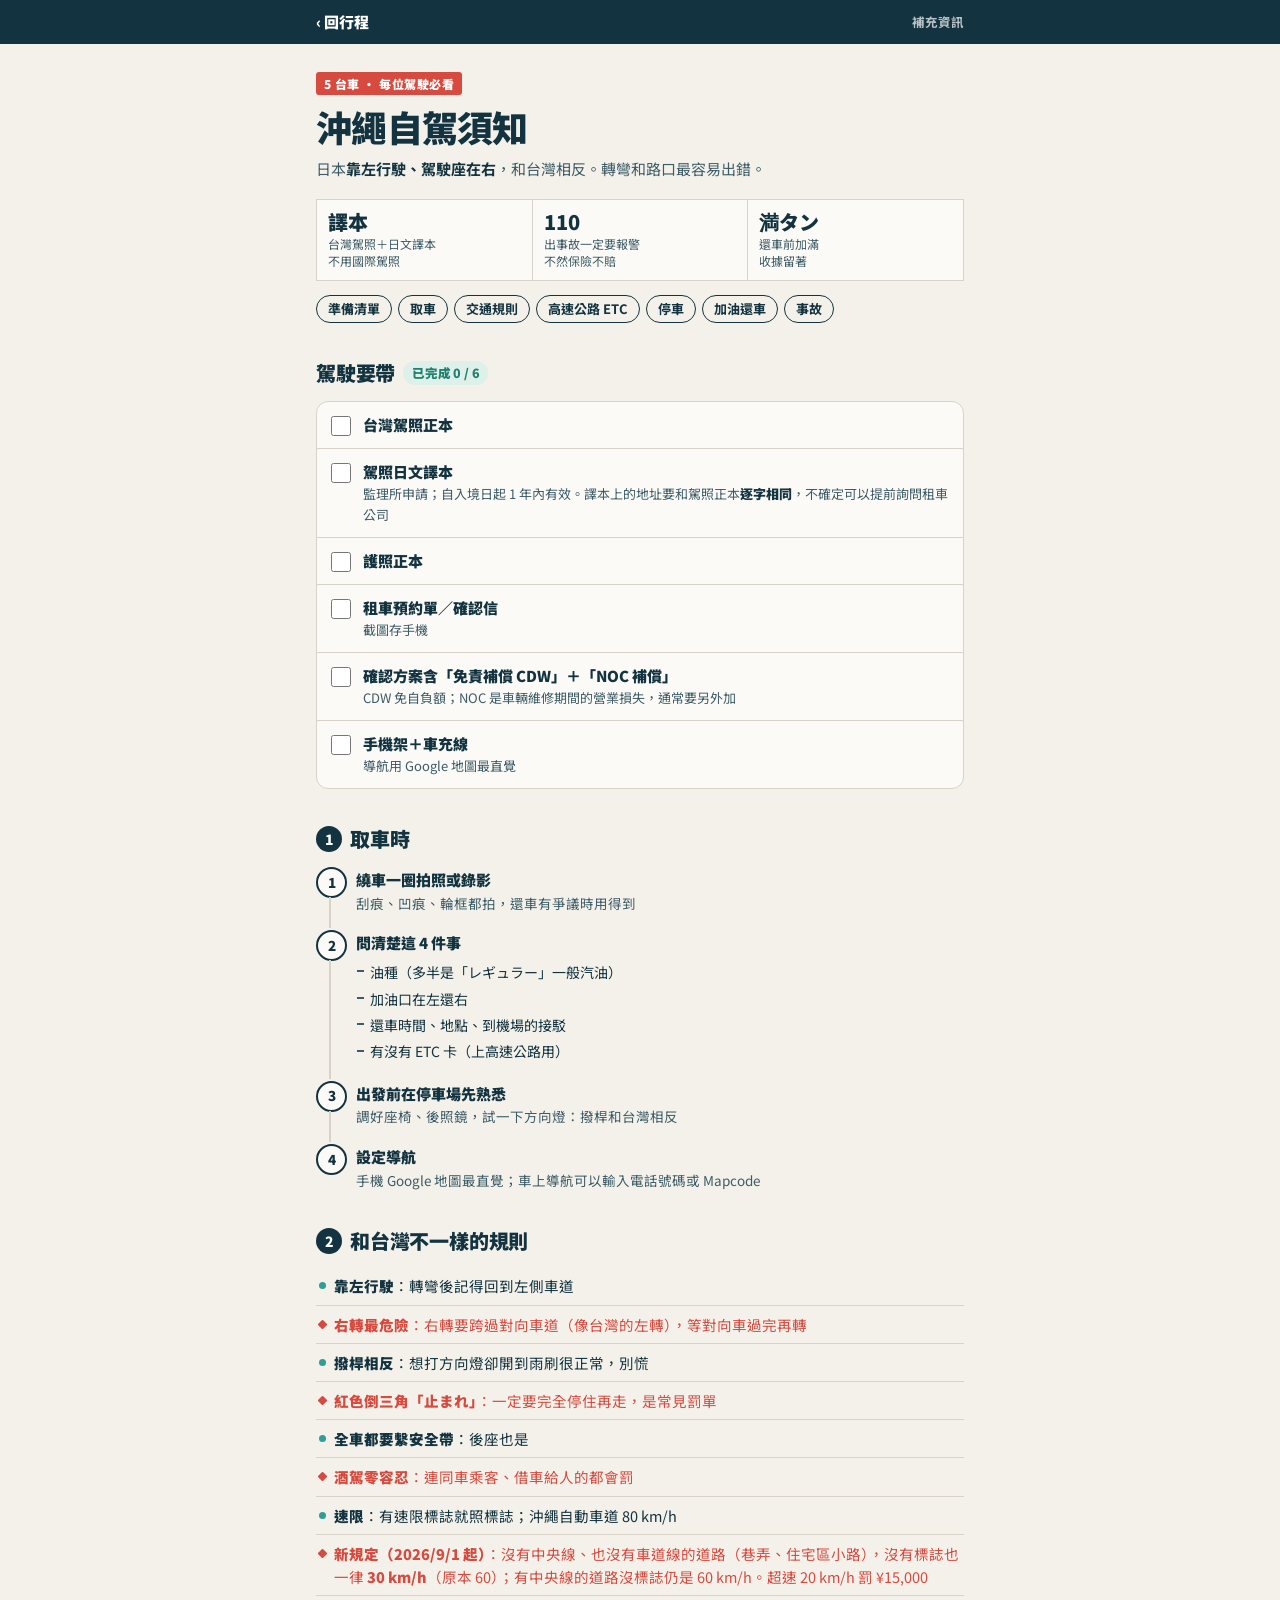
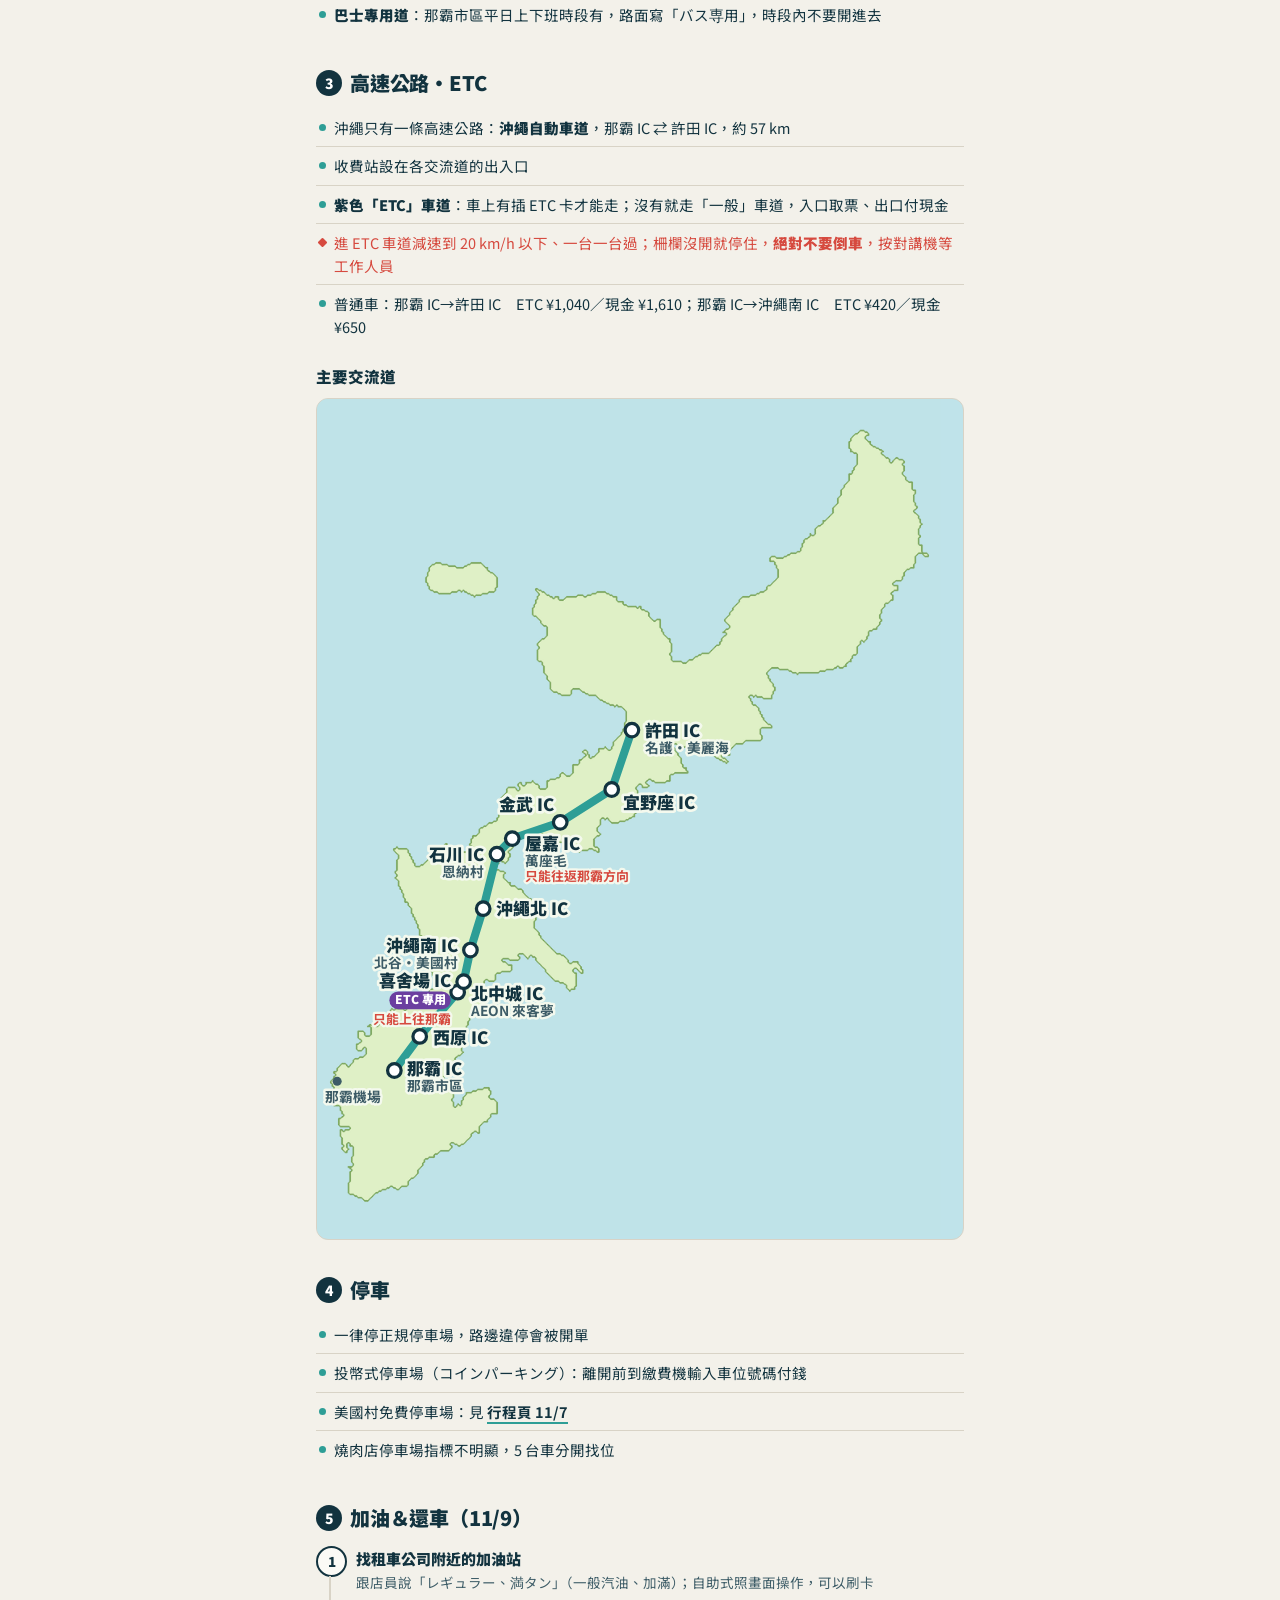
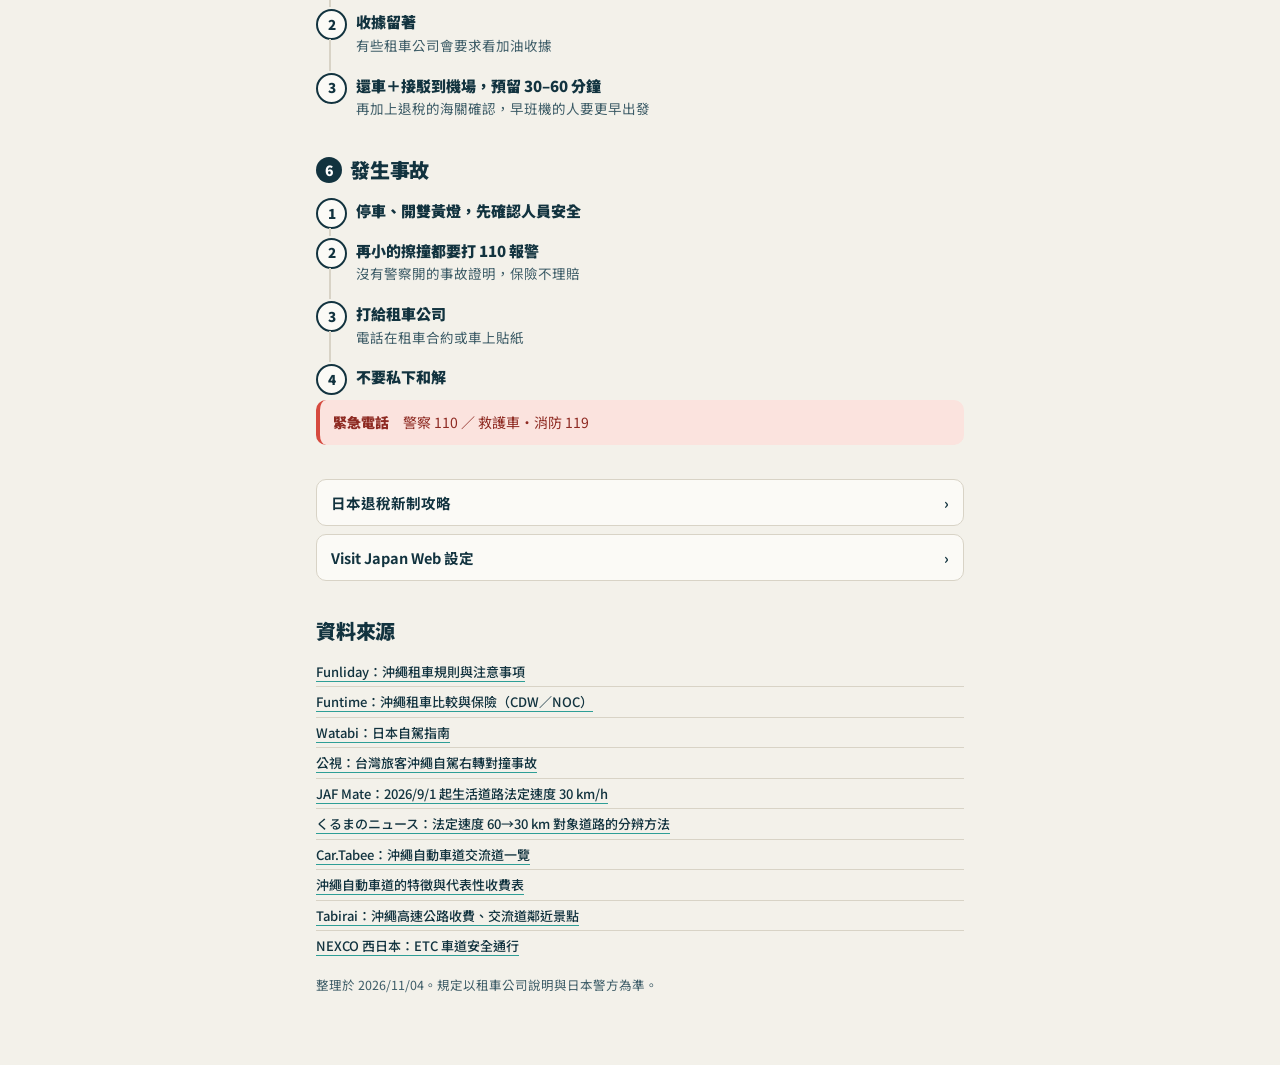
==== guides/driving.html @ 1c56c16c "Show the whole island on the expressway map Use the full base map view instead of a crop, with large" ====
<!DOCTYPE html>
<html lang="zh-Hant">
<head>
<meta charset="UTF-8">
<meta name="viewport" content="width=device-width, initial-scale=1">
<title>沖繩自駕須知｜沖繩團體行程</title>
<link rel="preconnect" href="https://fonts.googleapis.com">
<link rel="preconnect" href="https://fonts.gstatic.com" crossorigin>
<link href="https://fonts.googleapis.com/css2?family=Noto+Sans+TC:wght@400;500;700;900&display=swap" rel="stylesheet">
<link rel="stylesheet" href="guide.css">
</head>
<body>

<header class="g-top"><div class="g-top-in">
  <a href="../index.html#guides">‹ 回行程</a><span>補充資訊</span>
</div></header>

<main class="wrap">

<div class="g-hero">
  <span class="kicker">5 台車 · 每位駕駛必看</span>
  <h1>沖繩自駕須知</h1>
  <p class="lead">日本<b>靠左行駛、駕駛座在右</b>，和台灣相反。轉彎和路口最容易出錯。</p>
</div>

<div class="facts">
  <div><b>譯本</b><span>台灣駕照＋日文譯本<br>不用國際駕照</span></div>
  <div><b>110</b><span>出事故一定要報警<br>不然保險不賠</span></div>
  <div><b>満タン</b><span>還車前加滿<br>收據留著</span></div>
</div>

<nav class="toc" aria-label="本頁目錄">
  <a href="#prep">準備清單</a><a href="#pickup">取車</a><a href="#rules">交通規則</a><a href="#etc">高速公路 ETC</a><a href="#park">停車</a><a href="#return">加油還車</a><a href="#accident">事故</a>
</nav>

<section class="sec" id="prep">
  <h2>駕駛要帶 <span class="count" data-count="drive"></span></h2>
  <div class="check" data-store="drive">
    <label><input type="checkbox"><span><b>台灣駕照正本</b></span></label>
    <label><input type="checkbox"><span><b>駕照日文譯本</b><small>監理所申請；自入境日起 1 年內有效。譯本上的地址要和駕照正本<b>逐字相同</b>，不確定可以提前詢問租車公司</small></span></label>
    <label><input type="checkbox"><span><b>護照正本</b></span></label>
    <label><input type="checkbox"><span><b>租車預約單／確認信</b><small>截圖存手機</small></span></label>
    <label><input type="checkbox"><span><b>確認方案含「免責補償 CDW」＋「NOC 補償」</b><small>CDW 免自負額；NOC 是車輛維修期間的營業損失，通常要另外加</small></span></label>
    <label><input type="checkbox"><span><b>手機架＋車充線</b><small>導航用 Google 地圖最直覺</small></span></label>
  </div>
</section>

<section class="sec" id="pickup">
  <h2><span class="no">1</span>取車時</h2>
  <ol class="steps">
    <li><b>繞車一圈拍照或錄影</b><small>刮痕、凹痕、輪框都拍，還車有爭議時用得到</small></li>
    <li><b>問清楚這 4 件事</b>
      <ul><li>油種（多半是「レギュラー」一般汽油）</li><li>加油口在左還右</li><li>還車時間、地點、到機場的接駁</li><li>有沒有 ETC 卡（上高速公路用）</li></ul>
    </li>
    <li><b>出發前在停車場先熟悉</b><small>調好座椅、後照鏡，試一下方向燈：撥桿和台灣相反</small></li>
    <li><b>設定導航</b><small>手機 Google 地圖最直覺；車上導航可以輸入電話號碼或 Mapcode</small></li>
  </ol>
</section>

<section class="sec" id="rules">
  <h2><span class="no">2</span>和台灣不一樣的規則</h2>
  <ul class="pts">
    <li><b>靠左行駛</b>：轉彎後記得回到左側車道</li>
    <li class="w"><b>右轉最危險</b>：右轉要跨過對向車道（像台灣的左轉），等對向車過完再轉</li>
    <li><b>撥桿相反</b>：想打方向燈卻開到雨刷很正常，別慌</li>
    <li class="w"><b>紅色倒三角「止まれ」</b>：一定要完全停住再走，是常見罰單</li>
    <li><b>全車都要繫安全帶</b>：後座也是</li>
    <li class="w"><b>酒駕零容忍</b>：連同車乘客、借車給人的都會罰</li>
    <li><b>速限</b>：有速限標誌就照標誌；沖繩自動車道 80 km/h</li>
    <li class="w"><b>新規定（2026/9/1 起）</b>：沒有中央線、也沒有車道線的道路（巷弄、住宅區小路），沒有標誌也一律 <b>30 km/h</b>（原本 60）；有中央線的道路沒標誌仍是 60 km/h。超速 20 km/h 罰 ¥15,000</li>
    <li><b>巴士專用道</b>：那霸市區平日上下班時段有，路面寫「バス専用」，時段內不要開進去</li>
  </ul>
</section>

<section class="sec" id="etc">
  <h2><span class="no">3</span>高速公路・ETC</h2>
  <ul class="pts">
    <li>沖繩只有一條高速公路：<b>沖繩自動車道</b>，那霸 IC ⇄ 許田 IC，約 57 km</li>
    <li>收費站設在各交流道的出入口</li>
    <li><b>紫色「ETC」車道</b>：車上有插 ETC 卡才能走；沒有就走「一般」車道，入口取票、出口付現金</li>
    <li class="w">進 ETC 車道減速到 20 km/h 以下、一台一台過；柵欄沒開就停住，<b>絕對不要倒車</b>，按對講機等工作人員</li>
    <li>普通車：那霸 IC→許田 IC　ETC ¥1,040／現金 ¥1,610；那霸 IC→沖繩南 IC　ETC ¥420／現金 ¥650</li>
  </ul>
  <h3>主要交流道</h3>
  <div class="hwmap"><svg viewBox="0 0 400 520" xmlns="http://www.w3.org/2000/svg" role="img" aria-label="沖繩自動車道交流道示意圖：由南往北為那霸、西原、北中城、喜舍場（ETC 專用）、沖繩南、沖繩北、石川、屋嘉、金武、宜野座、許田"><style>.ic{font-size:10.5px;font-weight:900;fill:#12333F;paint-order:stroke;stroke:#F4F9EE;stroke-width:3.4px;stroke-linejoin:round}.sub,.ref{font-size:8.5px;font-weight:700;fill:#3D5C67;paint-order:stroke;stroke:#F4F9EE;stroke-width:3px;stroke-linejoin:round}.note{font-size:8px;font-weight:700;fill:#D64A3F;paint-order:stroke;stroke:#F4F9EE;stroke-width:2.8px;stroke-linejoin:round}.tag{font-size:7.5px;font-weight:900;fill:#fff}</style><g font-family="Noto Sans TC, sans-serif"><image href="okinawa-base.png" x="0" y="0" width="386" height="518" preserveAspectRatio="none"/><polyline points="47.9,415.8 63.6,394.7 87.1,367.3 90.8,360.8 95.0,341.2 102.9,315.6 111.4,281.8 120.9,272.2 150.6,262.1 182.5,241.8 195.0,205.0" fill="none" stroke="#2E9E96" stroke-width="5" stroke-linecap="round" stroke-linejoin="round"/><circle cx="47.9" cy="415.8" r="4.2" fill="#fff" stroke="#12333F" stroke-width="2"/><circle cx="63.6" cy="394.7" r="4.2" fill="#fff" stroke="#12333F" stroke-width="2"/><circle cx="87.1" cy="367.3" r="4.2" fill="#fff" stroke="#12333F" stroke-width="2"/><circle cx="90.8" cy="360.8" r="4.2" fill="#fff" stroke="#12333F" stroke-width="2"/><circle cx="95.0" cy="341.2" r="4.2" fill="#fff" stroke="#12333F" stroke-width="2"/><circle cx="102.9" cy="315.6" r="4.2" fill="#fff" stroke="#12333F" stroke-width="2"/><circle cx="111.4" cy="281.8" r="4.2" fill="#fff" stroke="#12333F" stroke-width="2"/><circle cx="120.9" cy="272.2" r="4.2" fill="#fff" stroke="#12333F" stroke-width="2"/><circle cx="150.6" cy="262.1" r="4.2" fill="#fff" stroke="#12333F" stroke-width="2"/><circle cx="182.5" cy="241.8" r="4.2" fill="#fff" stroke="#12333F" stroke-width="2"/><circle cx="195.0" cy="205.0" r="4.2" fill="#fff" stroke="#12333F" stroke-width="2"/><text x="55.9" y="418.8" text-anchor="start" class="ic">那霸 IC</text><text x="55.9" y="428.8" text-anchor="start" class="sub">那霸市區</text><text x="71.6" y="399.7" text-anchor="start" class="ic">西原 IC</text><text x="95.1" y="372.3" text-anchor="start" class="ic">北中城 IC</text><text x="95.1" y="382.3" text-anchor="start" class="sub">AEON 來客夢</text><text x="82.8" y="363.8" text-anchor="end" class="ic">喜舍場 IC</text><text x="87.0" y="342.2" text-anchor="end" class="ic">沖繩南 IC</text><text x="87.0" y="352.2" text-anchor="end" class="sub">北谷・美國村</text><text x="110.9" y="319.6" text-anchor="start" class="ic">沖繩北 IC</text><text x="103.4" y="285.8" text-anchor="end" class="ic">石川 IC</text><text x="103.4" y="295.8" text-anchor="end" class="sub">恩納村</text><text x="128.9" y="279.2" text-anchor="start" class="ic">屋嘉 IC</text><text x="128.9" y="289.2" text-anchor="start" class="sub">萬座毛</text><text x="146.6" y="255.1" text-anchor="end" class="ic">金武 IC</text><text x="189.5" y="253.8" text-anchor="start" class="ic">宜野座 IC</text><text x="203.0" y="209.0" text-anchor="start" class="ic">許田 IC</text><text x="203.0" y="219.0" text-anchor="start" class="sub">名護・美麗海</text><g transform="translate(44.8,366.8)"><rect width="38" height="11" rx="5.5" fill="#6B3FA0"/><text x="19" y="8" text-anchor="middle" class="tag">ETC 專用</text></g><text x="82.8" y="386.8" text-anchor="end" class="note">只能上往那霸</text><text x="128.9" y="298.7" class="note">只能往返那霸方向</text><circle cx="12.5" cy="422.5" r="2.8" fill="#3D5C67"/><text x="5" y="435" class="ref">那霸機場</text></g></svg></div>
</section>

<section class="sec" id="park">
  <h2><span class="no">4</span>停車</h2>
  <ul class="pts">
    <li>一律停正規停車場，路邊違停會被開單</li>
    <li>投幣式停車場（コインパーキング）：離開前到繳費機輸入車位號碼付錢</li>
    <li>美國村免費停車場：見 <a href="../index.html#s-d1-av">行程頁 11/7</a></li>
    <li>燒肉店停車場指標不明顯，5 台車分開找位</li>
  </ul>
</section>

<section class="sec" id="return">
  <h2><span class="no">5</span>加油＆還車（11/9）</h2>
  <ol class="steps">
    <li><b>找租車公司附近的加油站</b><small>跟店員說「レギュラー、満タン」（一般汽油、加滿）；自助式照畫面操作，可以刷卡</small></li>
    <li><b>收據留著</b><small>有些租車公司會要求看加油收據</small></li>
    <li><b>還車＋接駁到機場，預留 30–60 分鐘</b><small>再加上退稅的海關確認，早班機的人要更早出發</small></li>
  </ol>
</section>

<section class="sec" id="accident">
  <h2><span class="no">6</span>發生事故</h2>
  <ol class="steps">
    <li><b>停車、開雙黃燈，先確認人員安全</b></li>
    <li><b>再小的擦撞都要打 110 報警</b><small>沒有警察開的事故證明，保險不理賠</small></li>
    <li><b>打給租車公司</b><small>電話在租車合約或車上貼紙</small></li>
    <li><b>不要私下和解</b></li>
  </ol>
  <div class="callout warn"><b>緊急電話</b>　警察 110 ／ 救護車・消防 119</div>
</section>

<div class="next">
  <a href="tax-refund.html">日本退稅新制攻略 <span aria-hidden="true">›</span></a>
  <a href="visit-japan-web.html">Visit Japan Web 設定 <span aria-hidden="true">›</span></a>
</div>

<section class="sec src">
  <h2>資料來源</h2>
  <ul>
    <li><a href="https://www.funliday.com/posts/okinawa-car-rental-rules/" target="_blank" rel="noopener">Funliday：沖繩租車規則與注意事項</a></li>
    <li><a href="https://www.funtime.com.tw/blog/funtime/okinawa-car-rental-comparison" target="_blank" rel="noopener">Funtime：沖繩租車比較與保險（CDW／NOC）</a></li>
    <li><a href="https://watabi.org/articles/japan-self-drive-guide" target="_blank" rel="noopener">Watabi：日本自駕指南</a></li>
    <li><a href="https://news.pts.org.tw/article/448191" target="_blank" rel="noopener">公視：台灣旅客沖繩自駕右轉對撞事故</a></li>
    <li><a href="https://jafmate.jp/car/sp_20260331_1198852.html" target="_blank" rel="noopener">JAF Mate：2026/9/1 起生活道路法定速度 30 km/h</a></li>
    <li><a href="https://news.yahoo.co.jp/articles/cf2e82f4920bcd12d58cfb58f97821ed52aa9b9c" target="_blank" rel="noopener">くるまのニュース：法定速度 60→30 km 對象道路的分辨方法</a></li>
    <li><a href="https://car.tabee.jp/exp-route/expr0204/r0204-info" target="_blank" rel="noopener">Car.Tabee：沖繩自動車道交流道一覽</a></li>
    <li><a href="https://www.rental-car.jp/okinawa/topics/4474/" target="_blank" rel="noopener">沖繩自動車道的特徵與代表性收費表</a></li>
    <li><a href="https://tc.tabirai.net/sightseeing/article/highway-okinawa/" target="_blank" rel="noopener">Tabirai：沖繩高速公路收費、交流道鄰近景點</a></li>
    <li><a href="https://www.w-nexco.co.jp/etc/etc_info/safety/safety.html" target="_blank" rel="noopener">NEXCO 西日本：ETC 車道安全通行</a></li>
  </ul>
  <p class="upd">整理於 2026/11/04。規定以租車公司說明與日本警方為準。</p>
</section>

</main>
<script src="guide.js"></script>
</body>
</html>
---- guides/guide.css ----
:root{
  --ink:#12333F;
  --ink-soft:#3D5C67;
  --paper:#F3F1EA;
  --paper-2:#FBFAF6;
  --coral:#D64A3F;
  --lagoon:#2E9E96;
  --sand:#E4D3B0;
  --line:#D8D3C6;
  --ok:#23806F;
}
*{box-sizing:border-box;margin:0;padding:0}
html{scroll-behavior:smooth}
body{
  font-family:"Noto Sans TC","Hiragino Sans","Yu Gothic",system-ui,sans-serif;
  background:var(--paper);color:var(--ink);
  -webkit-font-smoothing:antialiased;
  font-variant-numeric:tabular-nums;
  line-height:1.6;
}
[id]{scroll-margin-top:60px}
a{color:var(--ink);font-weight:700;text-decoration:none;border-bottom:2px solid var(--lagoon)}
a:focus-visible{outline:3px solid var(--lagoon);outline-offset:2px}

.g-top{position:sticky;top:0;z-index:10;background:var(--ink);color:#fff}
.g-top-in{max-width:680px;margin:0 auto;padding:10px 16px;display:flex;align-items:center;justify-content:space-between;gap:12px}
.g-top a{color:#fff;border:0;font-size:15px;font-weight:900;display:inline-flex;align-items:center;gap:4px}
.g-top span{font-size:12.5px;opacity:.7;font-weight:700}

.wrap{max-width:680px;margin:0 auto;padding:0 16px 70px}

.g-hero{padding:26px 0 18px}
.kicker{display:inline-block;font-size:12px;font-weight:900;letter-spacing:.04em;
  background:var(--coral);color:#fff;border-radius:3px;padding:2px 8px}
.g-hero h1{margin-top:10px;font-size:clamp(26px,7vw,36px);font-weight:900;line-height:1.15;letter-spacing:-.02em}
.lead{margin-top:10px;font-size:15px;color:var(--ink-soft)}
.lead b{color:var(--ink)}

.facts{display:grid;grid-template-columns:repeat(3,1fr);gap:1px;background:var(--line);border:1px solid var(--line)}
.facts div{background:var(--paper-2);padding:10px 11px}
.facts b{display:block;font-size:20px;font-weight:900;line-height:1.15}
.facts span{display:block;font-size:12px;color:var(--ink-soft);margin-top:3px;line-height:1.4}

.toc{display:flex;flex-wrap:wrap;gap:6px;margin-top:14px}
.toc a{border:1.5px solid var(--ink);border-radius:999px;padding:3px 11px;font-size:13px}

.sec{margin-top:34px}
.sec h2{font-size:20px;font-weight:900;letter-spacing:-.01em;display:flex;align-items:center;gap:8px;flex-wrap:wrap}
.sec h3{margin-top:18px;font-size:15.5px;font-weight:900}
.no{display:inline-flex;align-items:center;justify-content:center;width:26px;height:26px;border-radius:50%;
  background:var(--ink);color:#fff;font-size:14px;font-weight:900;flex:0 0 auto}
.note{margin-top:8px;font-size:14px;color:var(--ink-soft)}

/* 列點 */
.pts{list-style:none;margin-top:10px;font-size:14.5px}
.pts li{position:relative;padding:7px 0 7px 18px;border-bottom:1px solid var(--line)}
.pts li:last-child{border-bottom:0}
.pts li::before{content:"";position:absolute;left:3px;top:15px;width:7px;height:7px;border-radius:50%;background:var(--lagoon)}
.pts li.w{color:var(--coral)}
.pts li.w::before{background:var(--coral);border-radius:1px;transform:rotate(45deg)}
.pts b{font-weight:900}

/* 準備清單 */
.count{font-size:12.5px;font-weight:900;color:var(--ok);background:#DDF0EA;border-radius:999px;padding:2px 9px}
.check{margin-top:12px;background:var(--paper-2);border:1px solid var(--line);border-radius:12px;overflow:hidden}
.check label{display:flex;gap:12px;align-items:flex-start;padding:12px 14px;border-top:1px solid var(--line);cursor:pointer}
.check label:first-child{border-top:0}
.check input{flex:0 0 auto;width:20px;height:20px;margin-top:2px;accent-color:var(--lagoon)}
.check label:focus-within{outline:3px solid var(--lagoon);outline-offset:-3px}
.check span{min-width:0}
.check b{display:block;font-size:15px;font-weight:900;line-height:1.4}
.check small{display:block;font-size:13px;color:var(--ink-soft);margin-top:2px;line-height:1.55}
.check code{font-family:inherit;font-size:12.5px;background:var(--sand);border-radius:3px;padding:1px 5px;color:var(--ink);word-break:break-all}
.check input:checked+span b{text-decoration:line-through;text-decoration-thickness:2px;color:var(--ink-soft)}

/* 步驟 */
.steps{list-style:none;counter-reset:st;margin-top:12px}
.steps>li{counter-increment:st;position:relative;padding:0 0 16px 40px}
.steps>li::before{content:counter(st);position:absolute;left:0;top:0;width:27px;height:27px;border-radius:50%;
  border:2px solid var(--ink);background:var(--paper-2);font-size:13.5px;font-weight:900;
  display:flex;align-items:center;justify-content:center}
.steps>li::after{content:"";position:absolute;left:13px;top:30px;bottom:2px;width:2px;background:var(--line)}
.steps>li:last-child{padding-bottom:0}
.steps>li:last-child::after{display:none}
.steps>li>b{display:block;font-size:15px;font-weight:900;line-height:1.45;padding-top:2px}
.steps>li>small{display:block;font-size:13.5px;color:var(--ink-soft);margin-top:2px}
.steps ul{list-style:none;margin-top:5px;font-size:14px}
.steps ul li{position:relative;padding:2px 0 2px 14px}
.steps ul li::before{content:"";position:absolute;left:1px;top:.8em;width:7px;height:2px;background:var(--ink-soft)}
.steps ul b{font-weight:900}
.steps .g,.steps .r{display:inline-block;font-size:12px;font-weight:900;color:#fff;border-radius:3px;padding:0 6px;margin-right:4px}
.steps .g{background:var(--ok)}
.steps .r{background:var(--coral)}

/* 提醒框 */
.callout{margin-top:12px;border-radius:10px;padding:11px 13px;font-size:14px;line-height:1.6}
.callout.warn{background:#FBE3DE;color:#8E2A22;border-left:4px solid var(--coral)}
.callout.tip{background:#DDF0EA;color:#16564B;border-left:4px solid var(--lagoon)}
.callout b{font-weight:900}
.callout a{color:inherit}

/* 選項比較 */
.opts{display:grid;grid-template-columns:repeat(3,1fr);gap:8px;margin-top:12px}
.opt{background:var(--paper-2);border:1px solid var(--line);border-radius:10px;padding:11px 12px}
.opt.rec{border:2px solid var(--lagoon)}
.opt>b{display:block;font-size:15px;font-weight:900}
.badge{display:inline-block;margin-top:3px;font-size:11px;font-weight:900;border-radius:3px;padding:1px 6px;background:var(--sand)}
.opt.rec .badge{background:var(--lagoon);color:#fff}
.opt.skip .badge{background:var(--line)}
.opt ul{list-style:none;margin-top:6px;font-size:13px;color:var(--ink-soft)}
.opt li{position:relative;padding:2px 0 2px 11px;line-height:1.5}
.opt li::before{content:"";position:absolute;left:0;top:.75em;width:5px;height:5px;border-radius:50%;background:currentColor;opacity:.6}
@media (max-width:520px){.opts{grid-template-columns:1fr}}

/* 表格 */
.tbl{width:100%;border-collapse:collapse;margin-top:10px;font-size:14px;background:var(--paper-2);border:1px solid var(--line);border-radius:10px;overflow:hidden}
.tbl th,.tbl td{text-align:left;padding:8px 11px;border-bottom:1px solid var(--line)}
.tbl tr:last-child td{border-bottom:0}
.tbl th{font-size:12.5px;color:var(--ink-soft);font-weight:700}
.tbl td:first-child{font-weight:900}
.tbl .ok{color:var(--ok);font-weight:900}
.tbl .ng{color:var(--coral);font-weight:900}

/* 地址卡 */
.addr{display:block;margin-top:6px;background:#fff;border:1px dashed var(--ink-soft);border-radius:8px;padding:8px 10px;font-size:13px;line-height:1.55;color:var(--ink)}
.copy{margin-top:6px;font:inherit;font-size:12px;font-weight:900;border:1.5px solid var(--ink);background:var(--paper-2);color:var(--ink);border-radius:999px;padding:2px 10px;cursor:pointer}
.copy:focus-visible{outline:3px solid var(--lagoon);outline-offset:2px}

/* 來源 */
.src ul{list-style:none;margin-top:10px;font-size:13px}
.src li{padding:5px 0;border-bottom:1px solid var(--line);line-height:1.5}
.src li:last-child{border-bottom:0}
.src a{font-weight:500;border-bottom-width:1px}
.upd{margin-top:14px;font-size:12.5px;color:var(--ink-soft)}

.next{display:flex;flex-direction:column;gap:8px;margin-top:34px}
.next a{display:flex;justify-content:space-between;align-items:center;background:var(--paper-2);border:1px solid var(--line);border-radius:10px;padding:11px 14px;font-size:14.5px}

@media (prefers-reduced-motion:reduce){html{scroll-behavior:auto}}

/* 退稅系統對照表 */
.tbl.sys td{vertical-align:top;font-size:13.5px;line-height:1.5}
.tbl.sys td:first-child{white-space:nowrap}
.tbl.sys td small{display:block;font-size:11px;font-weight:500;color:var(--ink-soft)}
.tbl.sys td:last-child{font-size:12.5px;color:var(--ink-soft)}
.tbl.sys td.ok{color:var(--ok);font-weight:700}
@media (max-width:420px){.tbl.sys th,.tbl.sys td{padding:8px 7px}}

/* 清單內的小步驟 */
.check .item{border-top:1px solid var(--line)}
.check .item:first-child{border-top:0}
.check .item label{border-top:0;padding-bottom:6px}
.mini{list-style:none;margin:0 14px 0 46px;font-size:13px;line-height:1.5;background:#fff;border:1px solid var(--line);border-radius:8px;padding:4px 10px}
.mini li{display:grid;grid-template-columns:44px 1fr;gap:6px;padding:5px 0;border-top:1px dashed var(--line)}
.mini li:first-child{border-top:0}
.mini i{font-style:normal;font-size:11.5px;font-weight:900;color:var(--lagoon);padding-top:1px}
.check .mini b,.check small b{display:inline;font-size:inherit;color:var(--ink)}
.check .fine{margin:6px 14px 12px 46px;font-size:12px;color:var(--ink-soft);line-height:1.55}

/* App 下載 */
.dl{margin-top:10px;background:var(--paper-2);border:1px solid var(--line);border-radius:12px;overflow:hidden}
.dl-row{display:flex;align-items:center;gap:10px;flex-wrap:wrap;padding:10px 12px;border-top:1px solid var(--line)}
.dl-row:first-child{border-top:0}
.dl-t{flex:1 1 180px;min-width:0}
.dl-t b{display:block;font-size:15px;font-weight:900}
.dl-t small{display:block;font-size:12.5px;color:var(--ink-soft);line-height:1.45}
.dl-b{display:flex;gap:6px;flex-wrap:wrap}
.store{display:inline-flex;align-items:center;border:0;border-radius:8px;padding:6px 12px;font-size:13px;font-weight:900;color:#fff;background:var(--ink);white-space:nowrap}
.store.play{background:#1E6B4F}
.store.web{background:var(--paper);color:var(--ink);border:1.5px solid var(--ink);padding:4.5px 11px}
.store::after{content:"›";margin-left:6px;font-size:15px;line-height:1}
.is-ios .store.play,.is-android .store.ios{display:none}
.steps .store{margin-top:7px}

/* 高速公路示意圖 */
.hwmap{margin-top:10px;background:#BFE3EA;border:1px solid var(--line);border-radius:12px;overflow:hidden}
.hwmap svg{display:block;width:100%;height:auto}
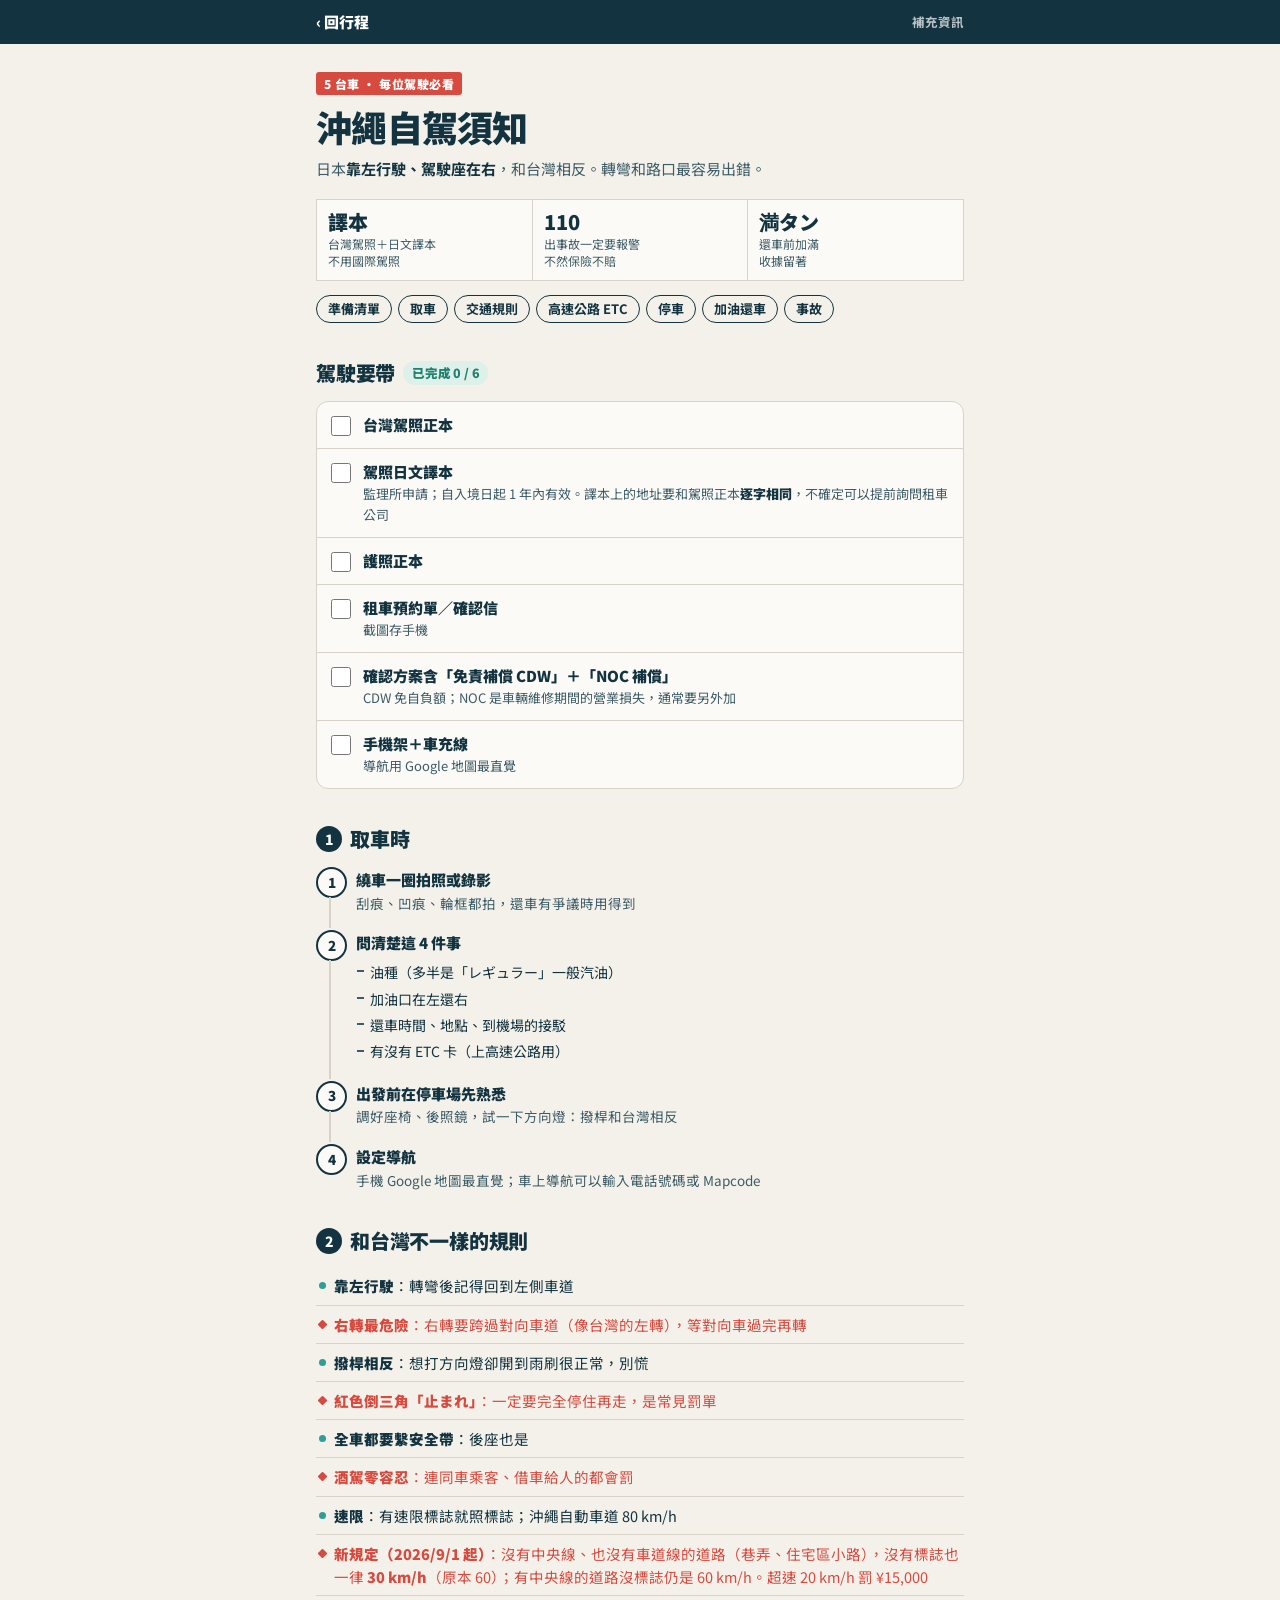
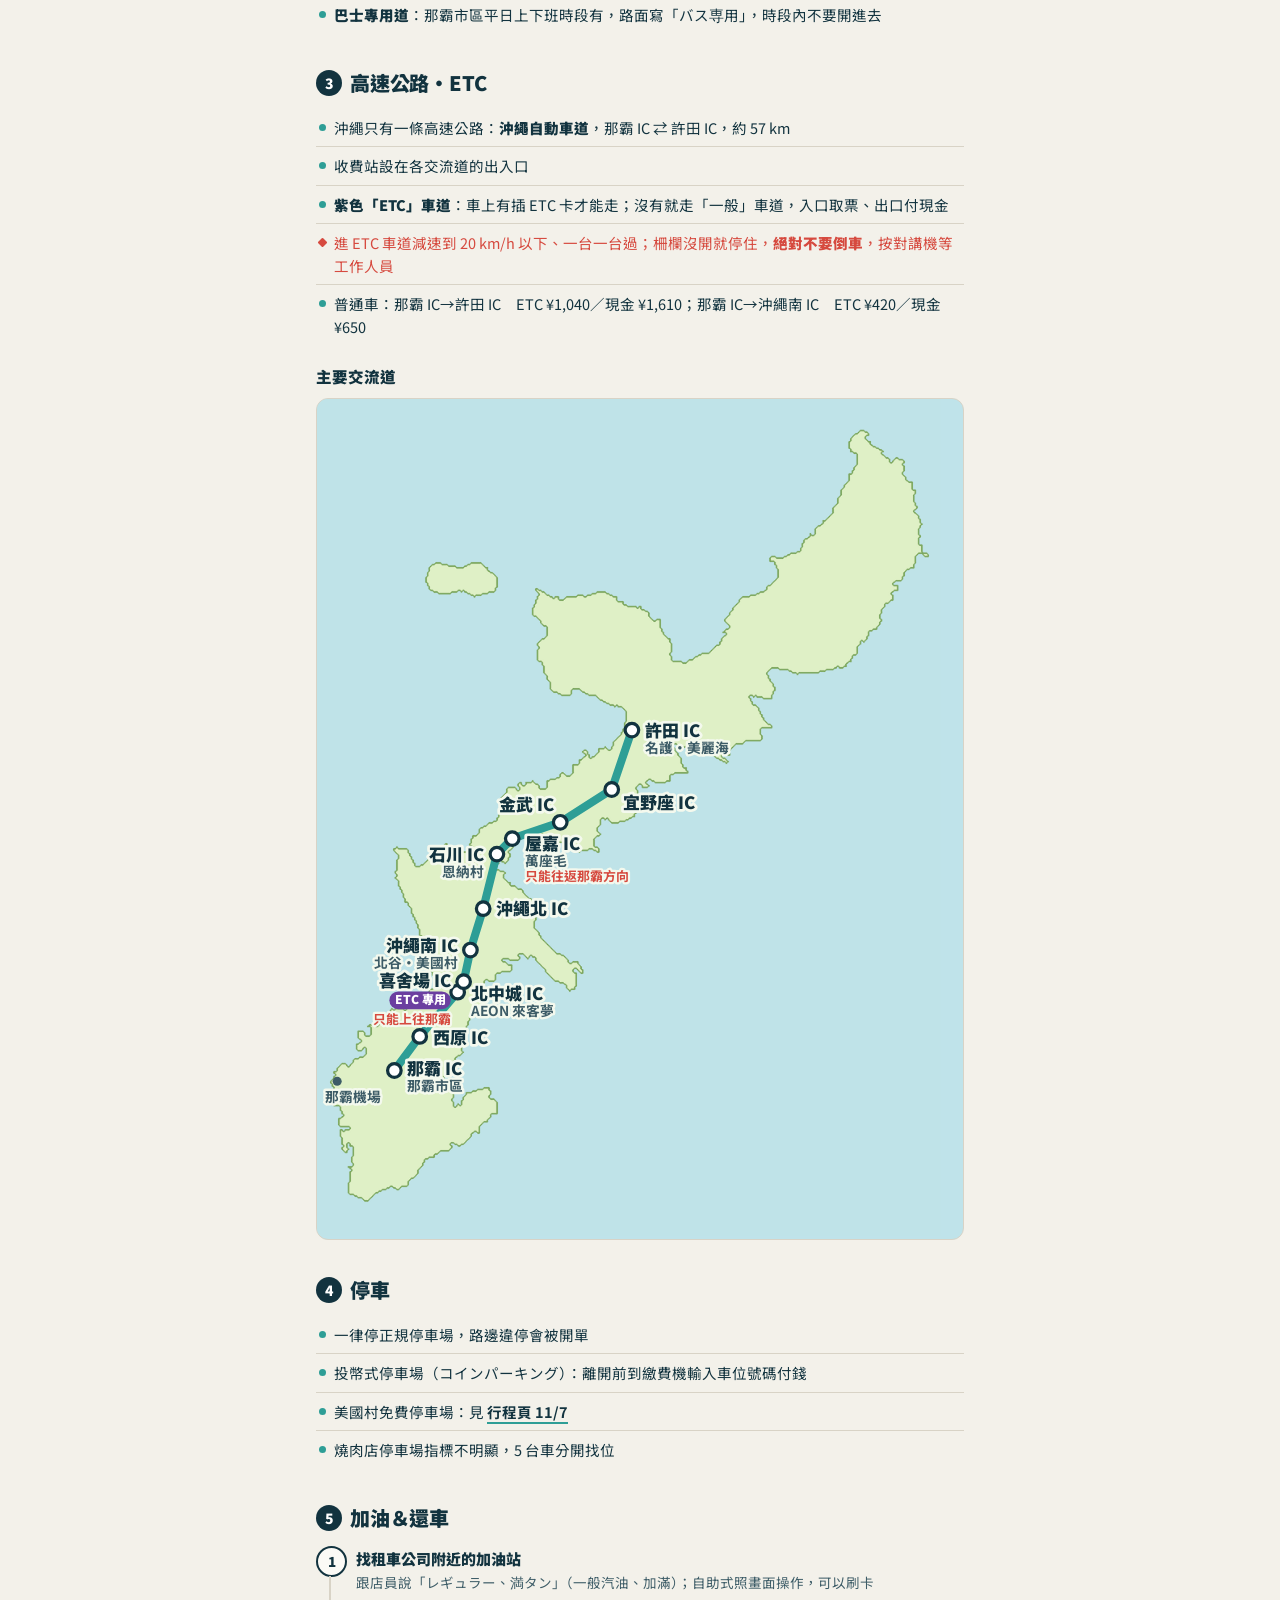
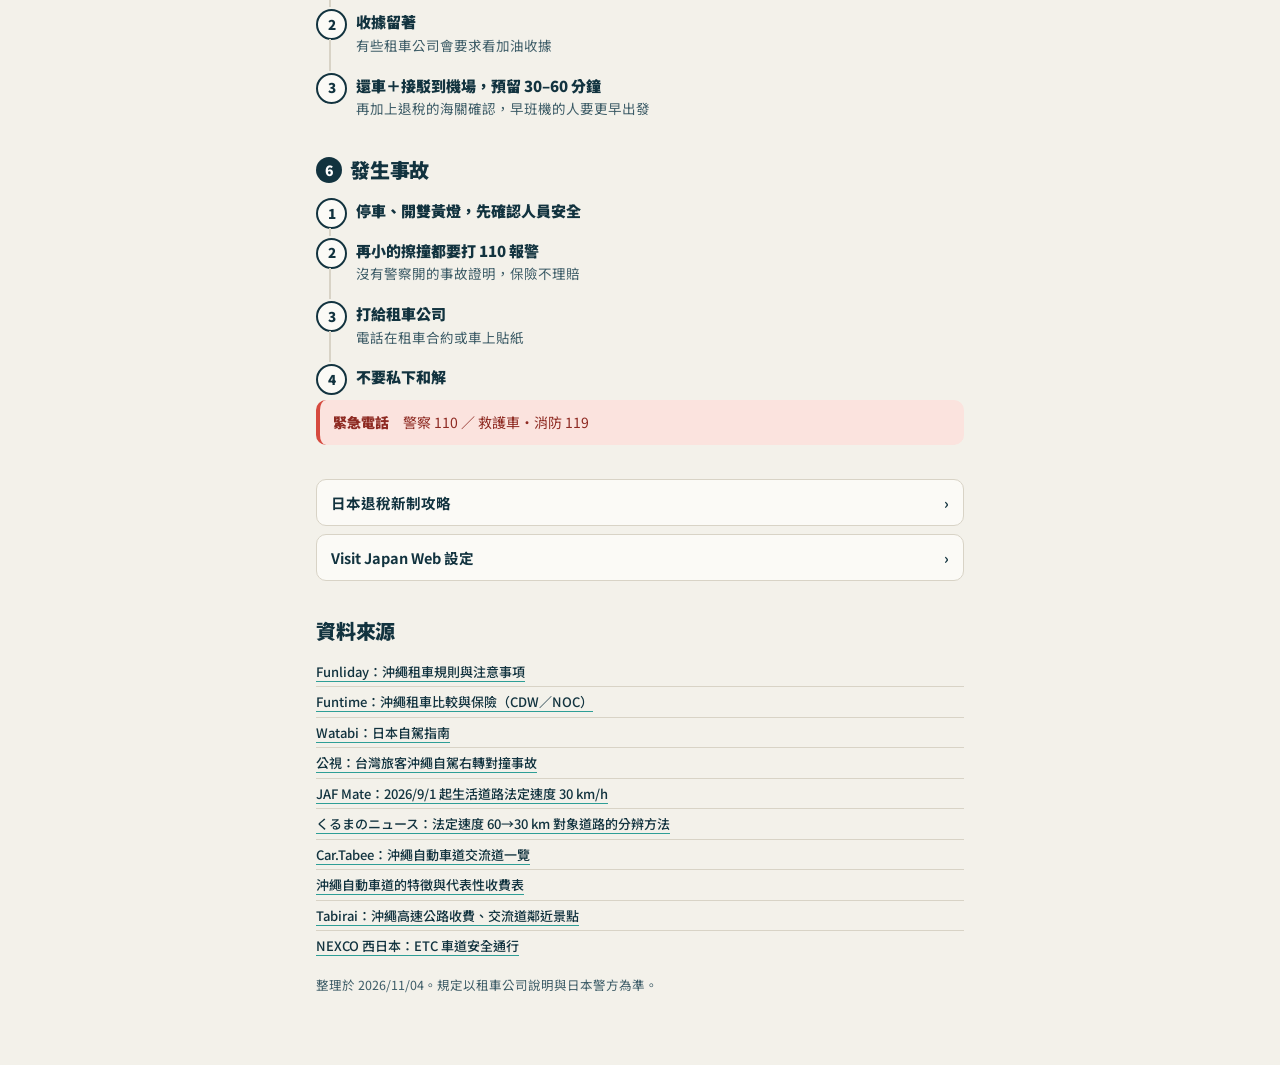
==== commit 24b56023: "Drop the 11/9 date from departure steps in the guides Co-Authored-By: Claude Opus 5.5 <noreply@anthr" ====
--- a/guides/driving.html
+++ b/guides/driving.html
@@ -96,7 +96,7 @@
 </section>
 
 <section class="sec" id="return">
-  <h2><span class="no">5</span>加油＆還車（11/9）</h2>
+  <h2><span class="no">5</span>加油＆還車</h2>
   <ol class="steps">
     <li><b>找租車公司附近的加油站</b><small>跟店員說「レギュラー、満タン」（一般汽油、加滿）；自助式照畫面操作，可以刷卡</small></li>
     <li><b>收據留著</b><small>有些租車公司會要求看加油收據</small></li>
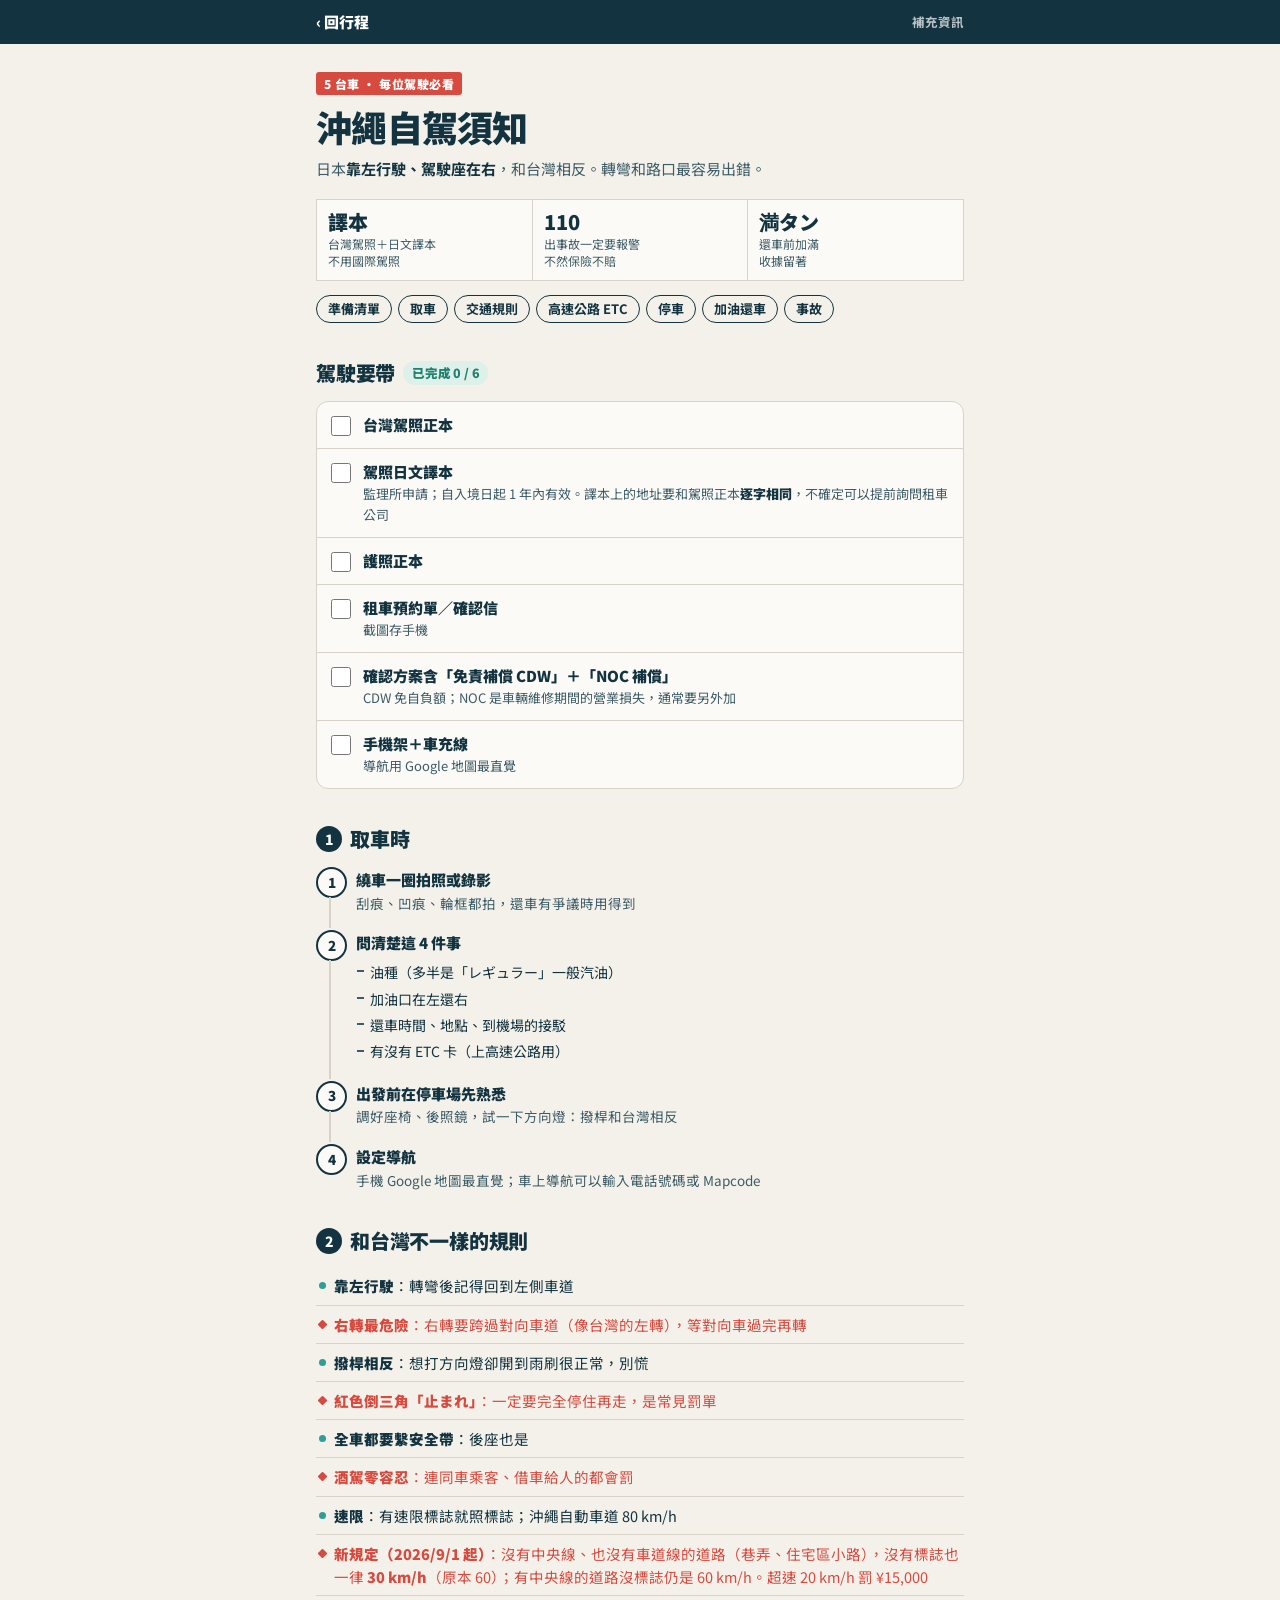
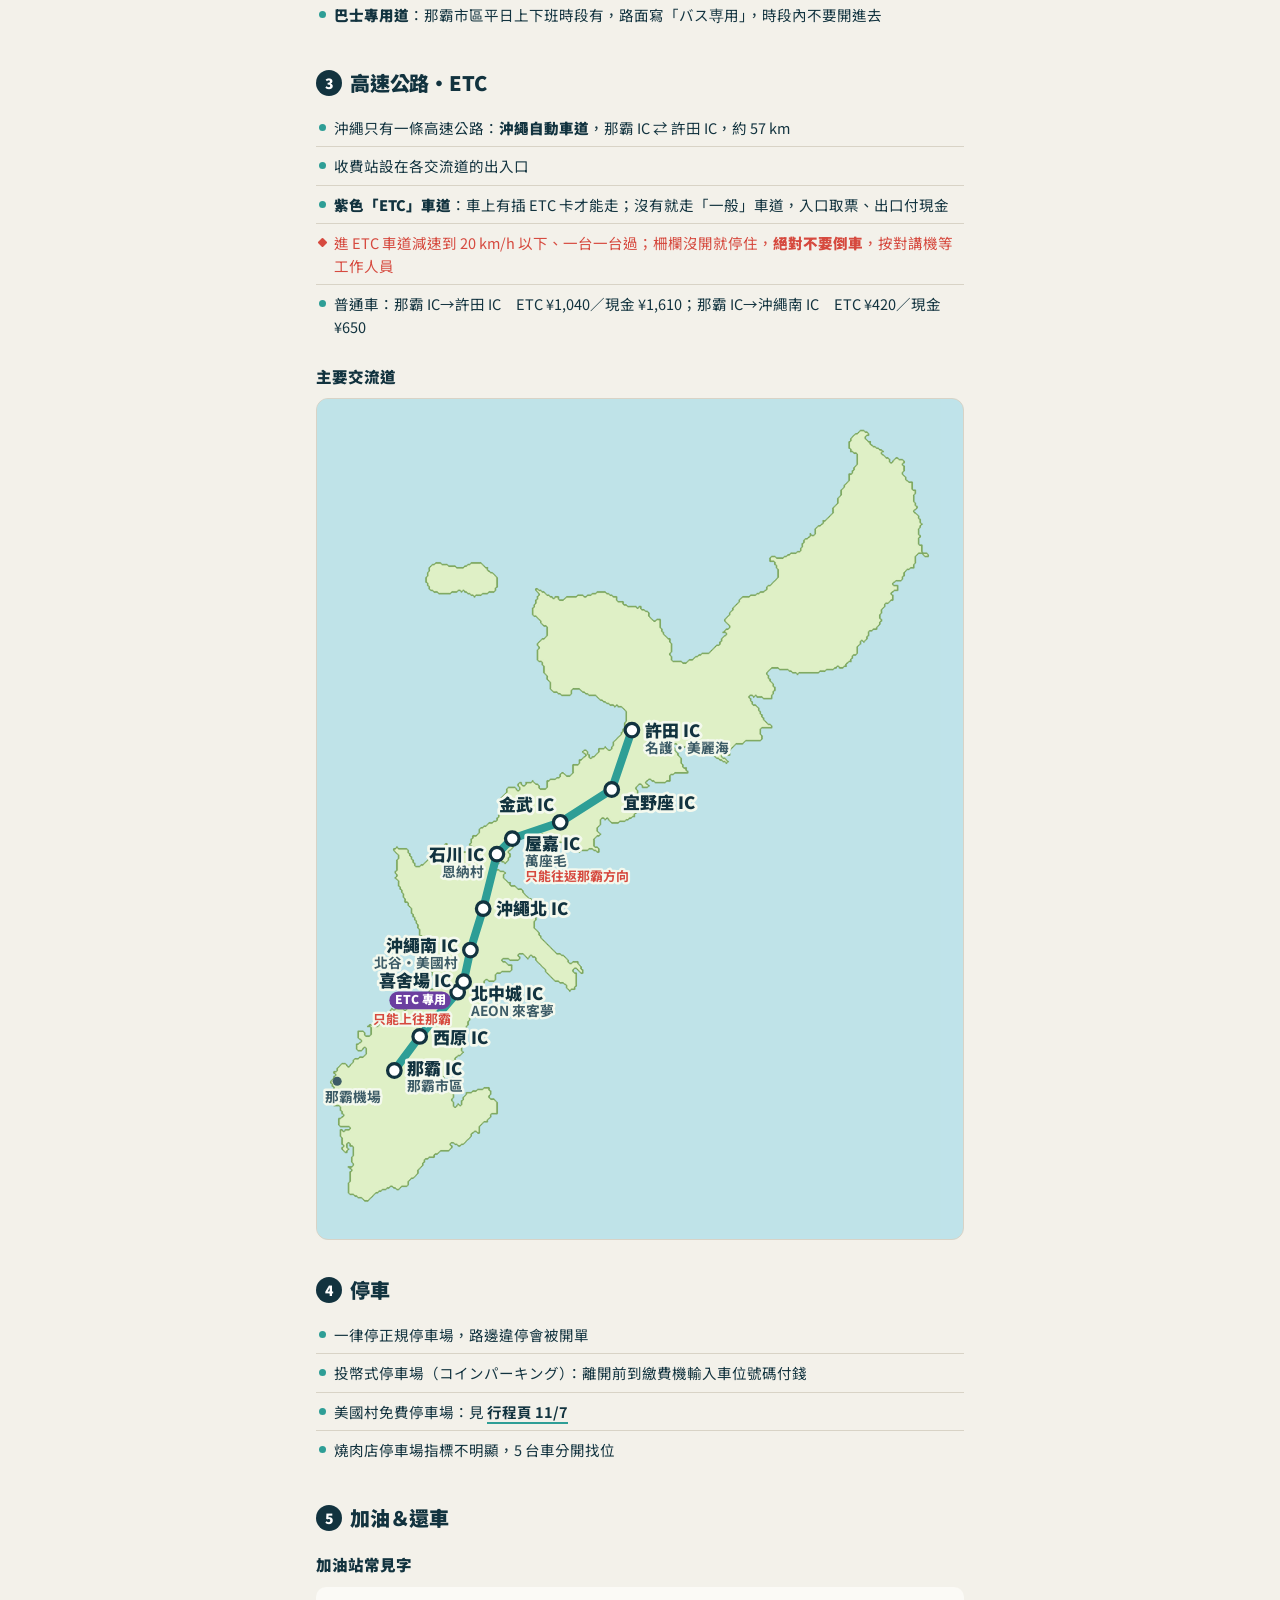
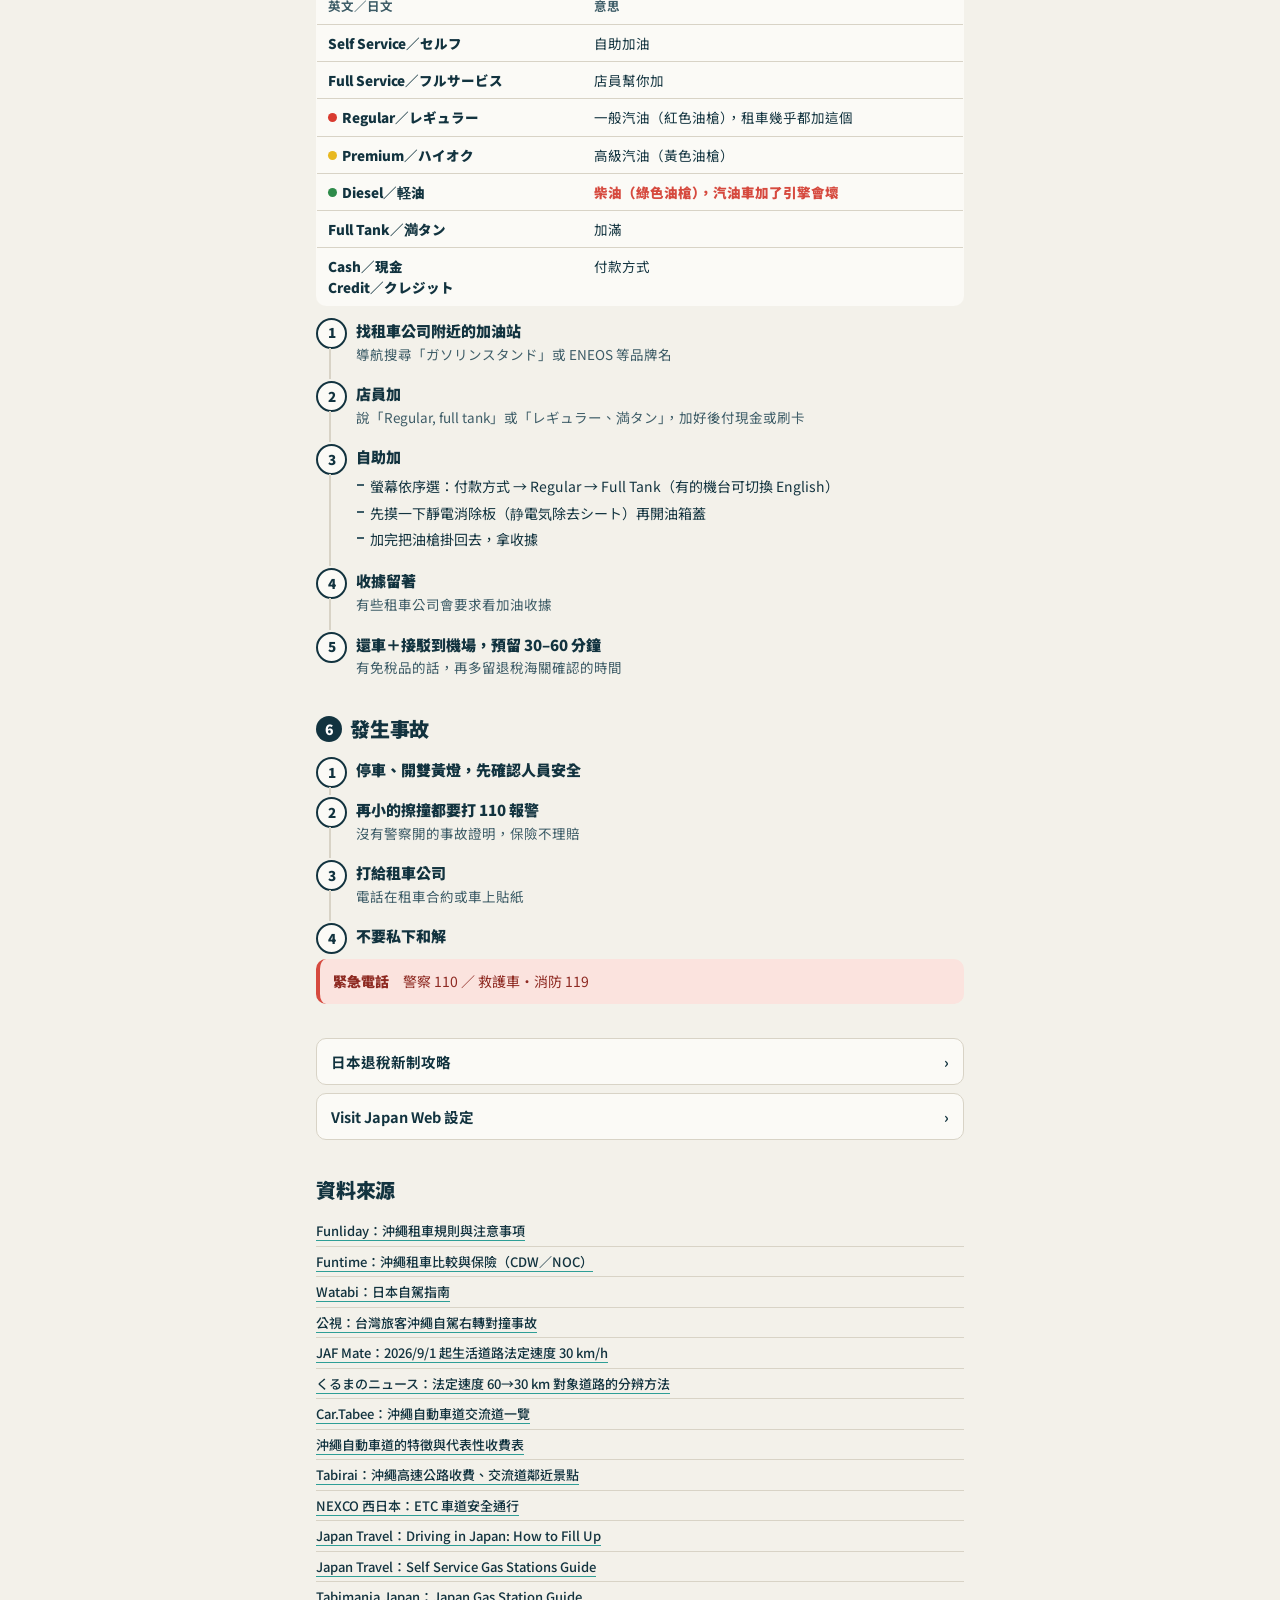
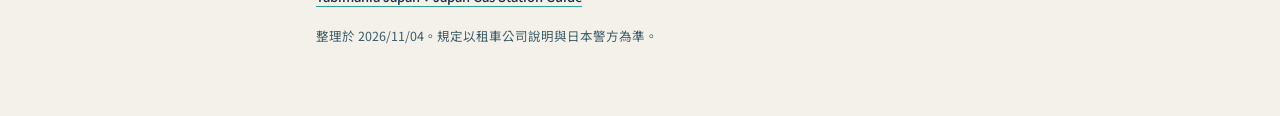
==== commit 75fc8dca: "Add gas station terms in English and Japanese with refuel steps List the signs and pump labels drive" ====
--- a/guides/driving.html
+++ b/guides/driving.html
@@ -97,10 +97,29 @@
 
 <section class="sec" id="return">
   <h2><span class="no">5</span>加油＆還車</h2>
+  <h3>加油站常見字</h3>
+  <table class="tbl fuelw">
+    <tr><th>英文／日文</th><th>意思</th></tr>
+    <tr><td>Self Service／セルフ</td><td>自助加油</td></tr>
+    <tr><td>Full Service／フルサービス</td><td>店員幫你加</td></tr>
+    <tr><td><span class="fuel r"></span>Regular／レギュラー</td><td>一般汽油（紅色油槍），租車幾乎都加這個</td></tr>
+    <tr><td><span class="fuel y"></span>Premium／ハイオク</td><td>高級汽油（黃色油槍）</td></tr>
+    <tr><td><span class="fuel g"></span>Diesel／軽油</td><td class="ng">柴油（綠色油槍），汽油車加了引擎會壞</td></tr>
+    <tr><td>Full Tank／満タン</td><td>加滿</td></tr>
+    <tr><td>Cash／現金<br>Credit／クレジット</td><td>付款方式</td></tr>
+  </table>
   <ol class="steps">
-    <li><b>找租車公司附近的加油站</b><small>跟店員說「レギュラー、満タン」（一般汽油、加滿）；自助式照畫面操作，可以刷卡</small></li>
+    <li><b>找租車公司附近的加油站</b><small>導航搜尋「ガソリンスタンド」或 ENEOS 等品牌名</small></li>
+    <li><b>店員加</b><small>說「Regular, full tank」或「レギュラー、満タン」，加好後付現金或刷卡</small></li>
+    <li><b>自助加</b>
+      <ul>
+        <li>螢幕依序選：付款方式 → Regular → Full Tank（有的機台可切換 English）</li>
+        <li>先摸一下靜電消除板（静電気除去シート）再開油箱蓋</li>
+        <li>加完把油槍掛回去，拿收據</li>
+      </ul>
+    </li>
     <li><b>收據留著</b><small>有些租車公司會要求看加油收據</small></li>
-    <li><b>還車＋接駁到機場，預留 30–60 分鐘</b><small>再加上退稅的海關確認，早班機的人要更早出發</small></li>
+    <li><b>還車＋接駁到機場，預留 30–60 分鐘</b><small>有免稅品的話，再多留退稅海關確認的時間</small></li>
   </ol>
 </section>
 
@@ -133,6 +152,9 @@
     <li><a href="https://www.rental-car.jp/okinawa/topics/4474/" target="_blank" rel="noopener">沖繩自動車道的特徵與代表性收費表</a></li>
     <li><a href="https://tc.tabirai.net/sightseeing/article/highway-okinawa/" target="_blank" rel="noopener">Tabirai：沖繩高速公路收費、交流道鄰近景點</a></li>
     <li><a href="https://www.w-nexco.co.jp/etc/etc_info/safety/safety.html" target="_blank" rel="noopener">NEXCO 西日本：ETC 車道安全通行</a></li>
+    <li><a href="https://en.japantravel.com/guide/driving-in-japan-how-to-fill-up/59040" target="_blank" rel="noopener">Japan Travel：Driving in Japan: How to Fill Up</a></li>
+    <li><a href="https://en.japantravel.com/article/self-service-gas-stations-guide/65637" target="_blank" rel="noopener">Japan Travel：Self Service Gas Stations Guide</a></li>
+    <li><a href="https://tabimaniajapan.com/culture/japan-gas-station-guide-how-to-refuel-save-money-avoid-mistakes" target="_blank" rel="noopener">Tabimania Japan：Japan Gas Station Guide</a></li>
   </ul>
   <p class="upd">整理於 2026/11/04。規定以租車公司說明與日本警方為準。</p>
 </section>
--- a/guides/guide.css
+++ b/guides/guide.css
@@ -175,3 +175,10 @@
 /* 高速公路示意圖 */
 .hwmap{margin-top:10px;background:#BFE3EA;border:1px solid var(--line);border-radius:12px;overflow:hidden}
 .hwmap svg{display:block;width:100%;height:auto}
+
+/* 加油站常見字 */
+.tbl.fuelw td{vertical-align:top;font-size:13.5px;line-height:1.5}
+.tbl.fuelw td:first-child{white-space:nowrap}
+.fuel{display:inline-block;width:9px;height:9px;border-radius:50%;margin-right:5px;vertical-align:1px}
+.fuel.r{background:#D93A2F}.fuel.y{background:#E8B820}.fuel.g{background:#2E8B4A}
+@media (max-width:420px){.tbl.fuelw th,.tbl.fuelw td{padding:8px 7px;font-size:13px}}
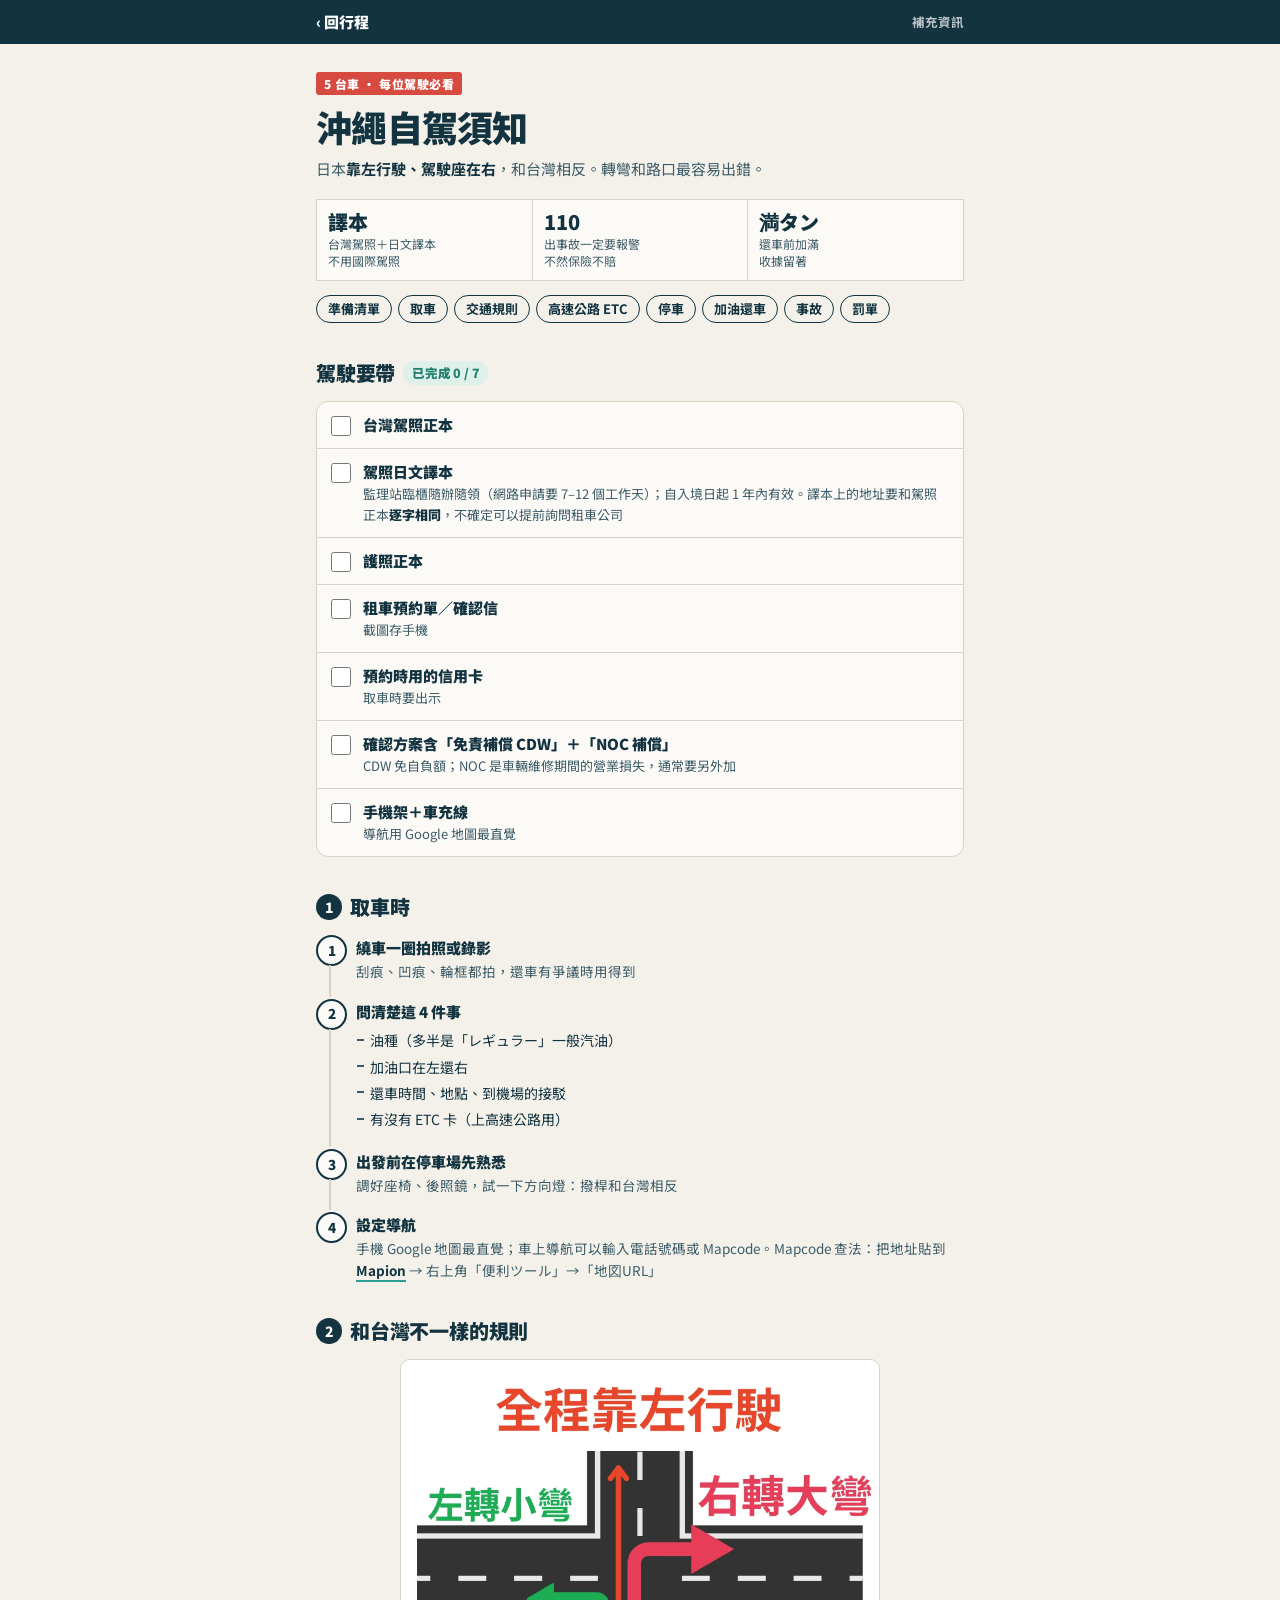
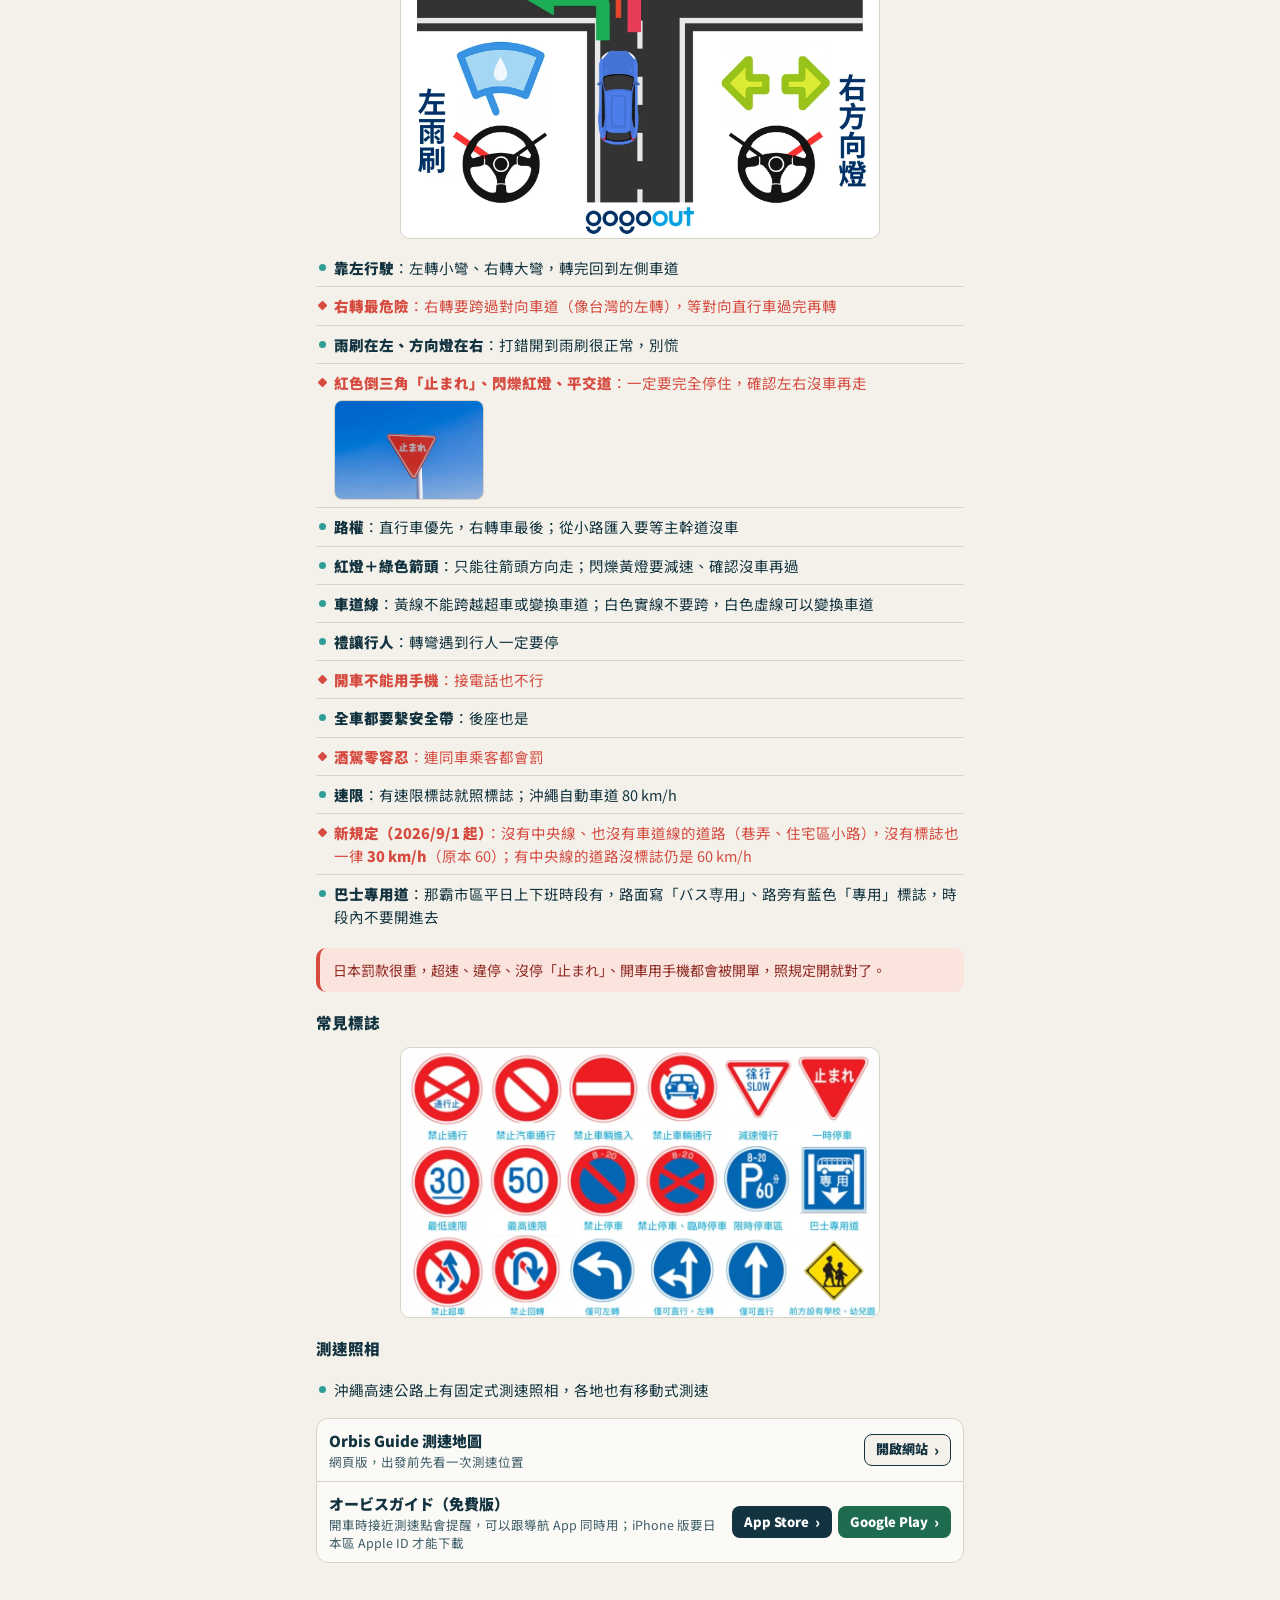
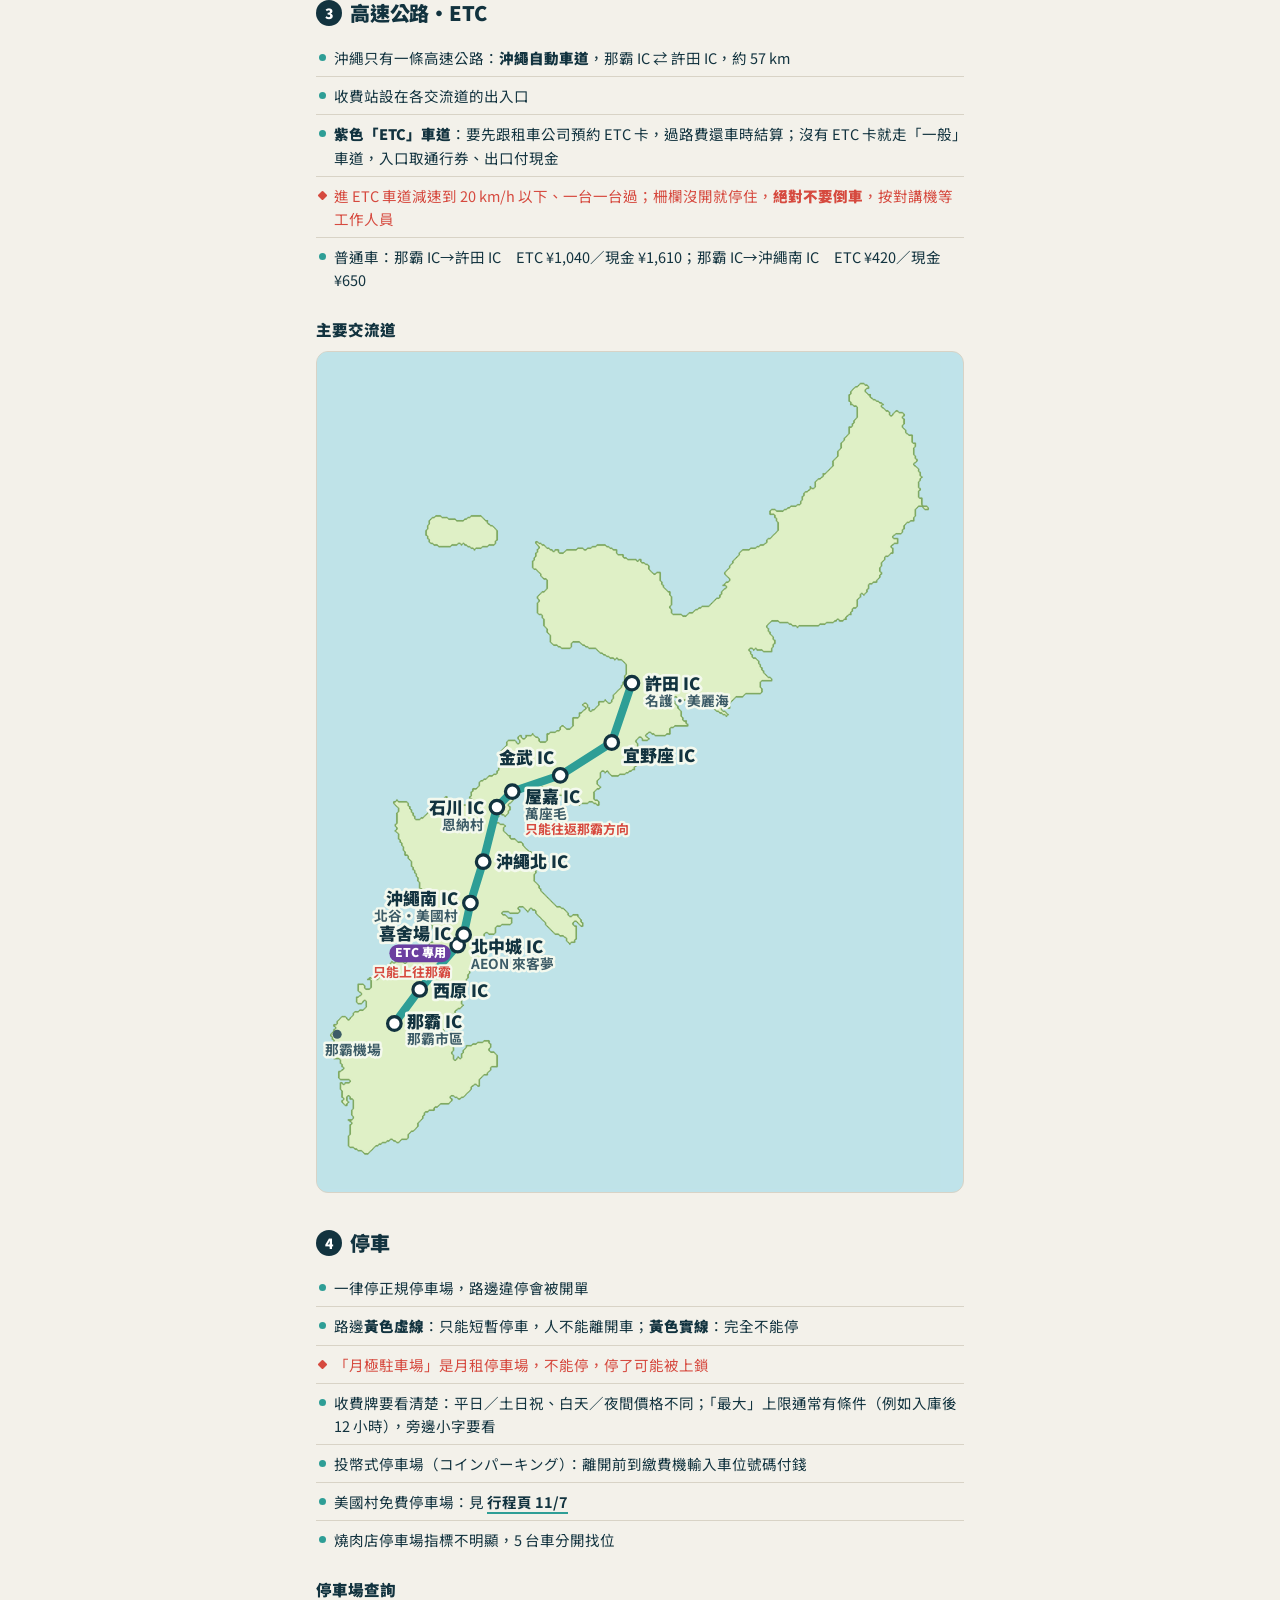
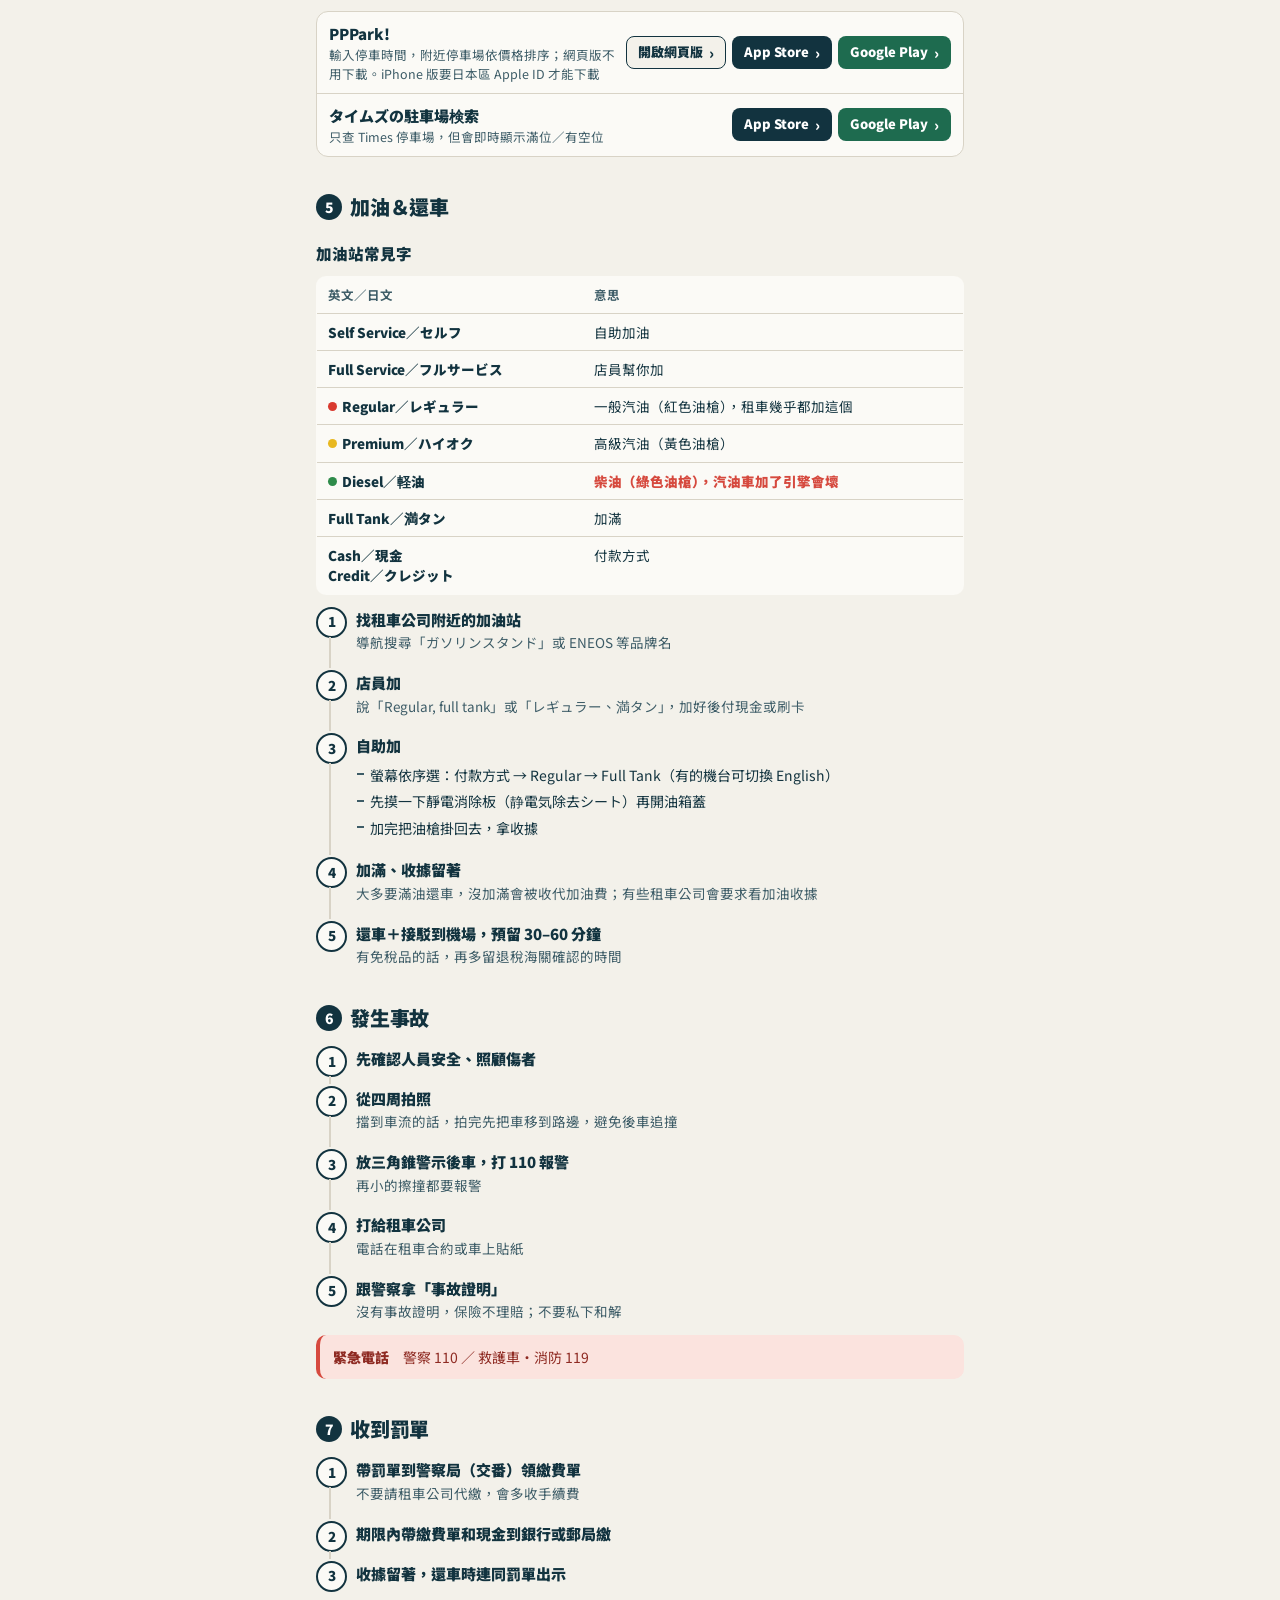
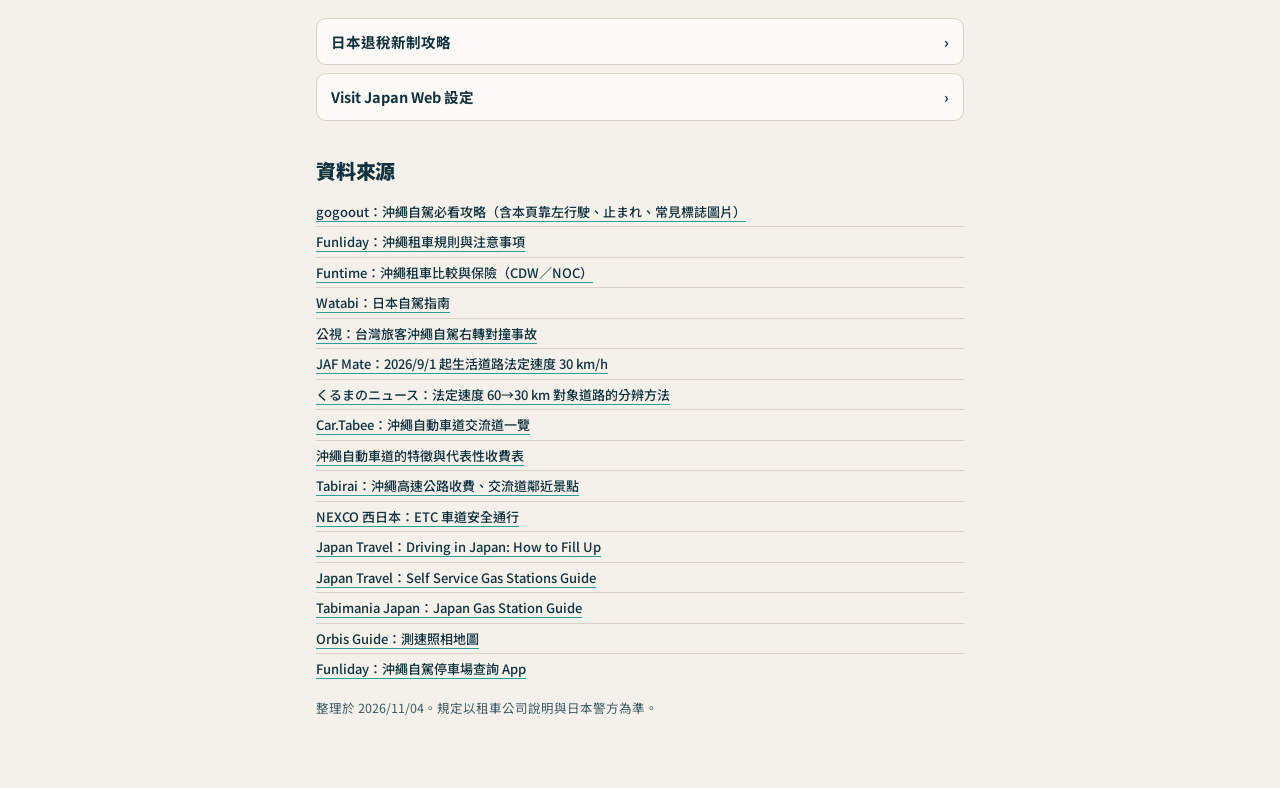
==== commit 15dac9f5: "Fold gogoout driving tips and photos into the driving page - Add the left-side driving diagram, a 止ま" ====
--- a/guides/driving.html
+++ b/guides/driving.html
@@ -30,16 +30,17 @@
 </div>
 
 <nav class="toc" aria-label="本頁目錄">
-  <a href="#prep">準備清單</a><a href="#pickup">取車</a><a href="#rules">交通規則</a><a href="#etc">高速公路 ETC</a><a href="#park">停車</a><a href="#return">加油還車</a><a href="#accident">事故</a>
+  <a href="#prep">準備清單</a><a href="#pickup">取車</a><a href="#rules">交通規則</a><a href="#etc">高速公路 ETC</a><a href="#park">停車</a><a href="#return">加油還車</a><a href="#accident">事故</a><a href="#ticket">罰單</a>
 </nav>
 
 <section class="sec" id="prep">
   <h2>駕駛要帶 <span class="count" data-count="drive"></span></h2>
   <div class="check" data-store="drive">
     <label><input type="checkbox"><span><b>台灣駕照正本</b></span></label>
-    <label><input type="checkbox"><span><b>駕照日文譯本</b><small>監理所申請；自入境日起 1 年內有效。譯本上的地址要和駕照正本<b>逐字相同</b>，不確定可以提前詢問租車公司</small></span></label>
+    <label><input type="checkbox"><span><b>駕照日文譯本</b><small>監理站臨櫃隨辦隨領（網路申請要 7–12 個工作天）；自入境日起 1 年內有效。譯本上的地址要和駕照正本<b>逐字相同</b>，不確定可以提前詢問租車公司</small></span></label>
     <label><input type="checkbox"><span><b>護照正本</b></span></label>
     <label><input type="checkbox"><span><b>租車預約單／確認信</b><small>截圖存手機</small></span></label>
+    <label><input type="checkbox"><span><b>預約時用的信用卡</b><small>取車時要出示</small></span></label>
     <label><input type="checkbox"><span><b>確認方案含「免責補償 CDW」＋「NOC 補償」</b><small>CDW 免自負額；NOC 是車輛維修期間的營業損失，通常要另外加</small></span></label>
     <label><input type="checkbox"><span><b>手機架＋車充線</b><small>導航用 Google 地圖最直覺</small></span></label>
   </div>
@@ -53,23 +54,42 @@
       <ul><li>油種（多半是「レギュラー」一般汽油）</li><li>加油口在左還右</li><li>還車時間、地點、到機場的接駁</li><li>有沒有 ETC 卡（上高速公路用）</li></ul>
     </li>
     <li><b>出發前在停車場先熟悉</b><small>調好座椅、後照鏡，試一下方向燈：撥桿和台灣相反</small></li>
-    <li><b>設定導航</b><small>手機 Google 地圖最直覺；車上導航可以輸入電話號碼或 Mapcode</small></li>
+    <li><b>設定導航</b><small>手機 Google 地圖最直覺；車上導航可以輸入電話號碼或 Mapcode。Mapcode 查法：把地址貼到 <a href="https://www.mapion.co.jp/" target="_blank" rel="noopener">Mapion</a> → 右上角「便利ツール」→「地図URL」</small></li>
   </ol>
 </section>
 
 <section class="sec" id="rules">
   <h2><span class="no">2</span>和台灣不一樣的規則</h2>
-  <ul class="pts">
-    <li><b>靠左行駛</b>：轉彎後記得回到左側車道</li>
-    <li class="w"><b>右轉最危險</b>：右轉要跨過對向車道（像台灣的左轉），等對向車過完再轉</li>
-    <li><b>撥桿相反</b>：想打方向燈卻開到雨刷很正常，別慌</li>
-    <li class="w"><b>紅色倒三角「止まれ」</b>：一定要完全停住再走，是常見罰單</li>
+  <figure class="fig"><img src="img/left-drive.webp" width="1596" height="1596" loading="lazy" alt="全程靠左行駛：左轉小彎、右轉大彎；雨刷在左、方向燈在右"></figure>
+  <ul class="pts">
+    <li><b>靠左行駛</b>：左轉小彎、右轉大彎，轉完回到左側車道</li>
+    <li class="w"><b>右轉最危險</b>：右轉要跨過對向車道（像台灣的左轉），等對向直行車過完再轉</li>
+    <li><b>雨刷在左、方向燈在右</b>：打錯開到雨刷很正常，別慌</li>
+    <li class="w"><b>紅色倒三角「止まれ」、閃爍紅燈、平交道</b>：一定要完全停住，確認左右沒車再走<img class="li-img" src="img/tomare.png" width="640" height="426" loading="lazy" alt="紅色倒三角形「止まれ」標誌"></li>
+    <li><b>路權</b>：直行車優先，右轉車最後；從小路匯入要等主幹道沒車</li>
+    <li><b>紅燈＋綠色箭頭</b>：只能往箭頭方向走；閃爍黃燈要減速、確認沒車再過</li>
+    <li><b>車道線</b>：黃線不能跨越超車或變換車道；白色實線不要跨，白色虛線可以變換車道</li>
+    <li><b>禮讓行人</b>：轉彎遇到行人一定要停</li>
+    <li class="w"><b>開車不能用手機</b>：接電話也不行</li>
     <li><b>全車都要繫安全帶</b>：後座也是</li>
-    <li class="w"><b>酒駕零容忍</b>：連同車乘客、借車給人的都會罰</li>
+    <li class="w"><b>酒駕零容忍</b>：連同車乘客都會罰</li>
     <li><b>速限</b>：有速限標誌就照標誌；沖繩自動車道 80 km/h</li>
-    <li class="w"><b>新規定（2026/9/1 起）</b>：沒有中央線、也沒有車道線的道路（巷弄、住宅區小路），沒有標誌也一律 <b>30 km/h</b>（原本 60）；有中央線的道路沒標誌仍是 60 km/h。超速 20 km/h 罰 ¥15,000</li>
-    <li><b>巴士專用道</b>：那霸市區平日上下班時段有，路面寫「バス専用」，時段內不要開進去</li>
-  </ul>
+    <li class="w"><b>新規定（2026/9/1 起）</b>：沒有中央線、也沒有車道線的道路（巷弄、住宅區小路），沒有標誌也一律 <b>30 km/h</b>（原本 60）；有中央線的道路沒標誌仍是 60 km/h</li>
+    <li><b>巴士專用道</b>：那霸市區平日上下班時段有，路面寫「バス専用」、路旁有藍色「專用」標誌，時段內不要開進去</li>
+  </ul>
+  <div class="callout warn">日本罰款很重，超速、違停、沒停「止まれ」、開車用手機都會被開單，照規定開就對了。</div>
+  <h3>常見標誌</h3>
+  <figure class="fig"><a href="img/road-signs.webp" target="_blank" rel="noopener" class="zoom"><img src="img/road-signs.webp" width="1024" height="576" loading="lazy" alt="日本常見交通標誌：禁止通行、禁止車輛進入、減速慢行、一時停車、最低速限、最高速限、禁止停車、限時停車區、巴士專用道、禁止超車、禁止回轉、僅可左轉等"></a></figure>
+  <h3>測速照相</h3>
+  <ul class="pts">
+    <li>沖繩高速公路上有固定式測速照相，各地也有移動式測速</li>
+  </ul>
+  <div class="dl">
+    <div class="dl-row"><div class="dl-t"><b>Orbis Guide 測速地圖</b><small>網頁版，出發前先看一次測速位置</small></div>
+      <div class="dl-b"><a class="store web" href="https://orbis-guide.com/map/" target="_blank" rel="noopener">開啟網站</a></div></div>
+    <div class="dl-row"><div class="dl-t"><b>オービスガイド（免費版）</b><small>開車時接近測速點會提醒，可以跟導航 App 同時用；iPhone 版要日本區 Apple ID 才能下載</small></div>
+      <div class="dl-b"><a class="store ios" href="https://apps.apple.com/jp/app/id1353705594" data-ios="1353705594" target="_blank" rel="noopener">App Store</a><a class="store play" href="https://play.google.com/store/apps/details?id=com.pasoya.orbis.free" data-play="com.pasoya.orbis.free" target="_blank" rel="noopener">Google Play</a></div></div>
+  </div>
 </section>
 
 <section class="sec" id="etc">
@@ -77,7 +97,7 @@
   <ul class="pts">
     <li>沖繩只有一條高速公路：<b>沖繩自動車道</b>，那霸 IC ⇄ 許田 IC，約 57 km</li>
     <li>收費站設在各交流道的出入口</li>
-    <li><b>紫色「ETC」車道</b>：車上有插 ETC 卡才能走；沒有就走「一般」車道，入口取票、出口付現金</li>
+    <li><b>紫色「ETC」車道</b>：要先跟租車公司預約 ETC 卡，過路費還車時結算；沒有 ETC 卡就走「一般」車道，入口取通行券、出口付現金</li>
     <li class="w">進 ETC 車道減速到 20 km/h 以下、一台一台過；柵欄沒開就停住，<b>絕對不要倒車</b>，按對講機等工作人員</li>
     <li>普通車：那霸 IC→許田 IC　ETC ¥1,040／現金 ¥1,610；那霸 IC→沖繩南 IC　ETC ¥420／現金 ¥650</li>
   </ul>
@@ -89,10 +109,20 @@
   <h2><span class="no">4</span>停車</h2>
   <ul class="pts">
     <li>一律停正規停車場，路邊違停會被開單</li>
+    <li>路邊<b>黃色虛線</b>：只能短暫停車，人不能離開車；<b>黃色實線</b>：完全不能停</li>
+    <li class="w">「月極駐車場」是月租停車場，不能停，停了可能被上鎖</li>
+    <li>收費牌要看清楚：平日／土日祝、白天／夜間價格不同；「最大」上限通常有條件（例如入庫後 12 小時），旁邊小字要看</li>
     <li>投幣式停車場（コインパーキング）：離開前到繳費機輸入車位號碼付錢</li>
     <li>美國村免費停車場：見 <a href="../index.html#s-d1-av">行程頁 11/7</a></li>
     <li>燒肉店停車場指標不明顯，5 台車分開找位</li>
   </ul>
+  <h3>停車場查詢</h3>
+  <div class="dl">
+    <div class="dl-row"><div class="dl-t"><b>PPPark!</b><small>輸入停車時間，附近停車場依價格排序；網頁版不用下載。iPhone 版要日本區 Apple ID 才能下載</small></div>
+      <div class="dl-b"><a class="store web" href="https://pppark.com/" target="_blank" rel="noopener">開啟網頁版</a><a class="store ios" href="https://apps.apple.com/jp/app/id673031121" data-ios="673031121" target="_blank" rel="noopener">App Store</a><a class="store play" href="https://play.google.com/store/apps/details?id=com.pppark.android" data-play="com.pppark.android" target="_blank" rel="noopener">Google Play</a></div></div>
+    <div class="dl-row"><div class="dl-t"><b>タイムズの駐車場検索</b><small>只查 Times 停車場，但會即時顯示滿位／有空位</small></div>
+      <div class="dl-b"><a class="store ios" href="https://apps.apple.com/app/id622474009" data-ios="622474009" target="_blank" rel="noopener">App Store</a><a class="store play" href="https://play.google.com/store/apps/details?id=jp.co.park24.timesapps" data-play="jp.co.park24.timesapps" target="_blank" rel="noopener">Google Play</a></div></div>
+  </div>
 </section>
 
 <section class="sec" id="return">
@@ -118,7 +148,7 @@
         <li>加完把油槍掛回去，拿收據</li>
       </ul>
     </li>
-    <li><b>收據留著</b><small>有些租車公司會要求看加油收據</small></li>
+    <li><b>加滿、收據留著</b><small>大多要滿油還車，沒加滿會被收代加油費；有些租車公司會要求看加油收據</small></li>
     <li><b>還車＋接駁到機場，預留 30–60 分鐘</b><small>有免稅品的話，再多留退稅海關確認的時間</small></li>
   </ol>
 </section>
@@ -126,12 +156,22 @@
 <section class="sec" id="accident">
   <h2><span class="no">6</span>發生事故</h2>
   <ol class="steps">
-    <li><b>停車、開雙黃燈，先確認人員安全</b></li>
-    <li><b>再小的擦撞都要打 110 報警</b><small>沒有警察開的事故證明，保險不理賠</small></li>
+    <li><b>先確認人員安全、照顧傷者</b></li>
+    <li><b>從四周拍照</b><small>擋到車流的話，拍完先把車移到路邊，避免後車追撞</small></li>
+    <li><b>放三角錐警示後車，打 110 報警</b><small>再小的擦撞都要報警</small></li>
     <li><b>打給租車公司</b><small>電話在租車合約或車上貼紙</small></li>
-    <li><b>不要私下和解</b></li>
+    <li><b>跟警察拿「事故證明」</b><small>沒有事故證明，保險不理賠；不要私下和解</small></li>
   </ol>
   <div class="callout warn"><b>緊急電話</b>　警察 110 ／ 救護車・消防 119</div>
+</section>
+
+<section class="sec" id="ticket">
+  <h2><span class="no">7</span>收到罰單</h2>
+  <ol class="steps">
+    <li><b>帶罰單到警察局（交番）領繳費單</b><small>不要請租車公司代繳，會多收手續費</small></li>
+    <li><b>期限內帶繳費單和現金到銀行或郵局繳</b></li>
+    <li><b>收據留著，還車時連同罰單出示</b></li>
+  </ol>
 </section>
 
 <div class="next">
@@ -142,6 +182,7 @@
 <section class="sec src">
   <h2>資料來源</h2>
   <ul>
+    <li><a href="https://gogoout.com/blog/okinawa-carrentalinsurance/" target="_blank" rel="noopener">gogoout：沖繩自駕必看攻略（含本頁靠左行駛、止まれ、常見標誌圖片）</a></li>
     <li><a href="https://www.funliday.com/posts/okinawa-car-rental-rules/" target="_blank" rel="noopener">Funliday：沖繩租車規則與注意事項</a></li>
     <li><a href="https://www.funtime.com.tw/blog/funtime/okinawa-car-rental-comparison" target="_blank" rel="noopener">Funtime：沖繩租車比較與保險（CDW／NOC）</a></li>
     <li><a href="https://watabi.org/articles/japan-self-drive-guide" target="_blank" rel="noopener">Watabi：日本自駕指南</a></li>
@@ -155,6 +196,8 @@
     <li><a href="https://en.japantravel.com/guide/driving-in-japan-how-to-fill-up/59040" target="_blank" rel="noopener">Japan Travel：Driving in Japan: How to Fill Up</a></li>
     <li><a href="https://en.japantravel.com/article/self-service-gas-stations-guide/65637" target="_blank" rel="noopener">Japan Travel：Self Service Gas Stations Guide</a></li>
     <li><a href="https://tabimaniajapan.com/culture/japan-gas-station-guide-how-to-refuel-save-money-avoid-mistakes" target="_blank" rel="noopener">Tabimania Japan：Japan Gas Station Guide</a></li>
+    <li><a href="https://orbis-guide.com/map/" target="_blank" rel="noopener">Orbis Guide：測速照相地圖</a></li>
+    <li><a href="https://www.funliday.com/posts/japan-app-locationsmart/" target="_blank" rel="noopener">Funliday：沖繩自駕停車場查詢 App</a></li>
   </ul>
   <p class="upd">整理於 2026/11/04。規定以租車公司說明與日本警方為準。</p>
 </section>
--- a/guides/guide.css
+++ b/guides/guide.css
@@ -182,3 +182,10 @@
 .fuel{display:inline-block;width:9px;height:9px;border-radius:50%;margin-right:5px;vertical-align:1px}
 .fuel.r{background:#D93A2F}.fuel.y{background:#E8B820}.fuel.g{background:#2E8B4A}
 @media (max-width:420px){.tbl.fuelw th,.tbl.fuelw td{padding:8px 7px;font-size:13px}}
+
+/* 圖片 */
+.fig{margin:12px 0 0}
+.fig img{display:block;width:100%;max-width:480px;height:auto;margin:0 auto;border-radius:10px;border:1px solid var(--line);background:#fff}
+.li-img{display:block;width:150px;height:auto;margin-top:6px;border-radius:8px;border:1px solid var(--line)}
+.dl-b .store.web+.store{margin-left:0}
+.fig a.zoom{display:block;border:0}
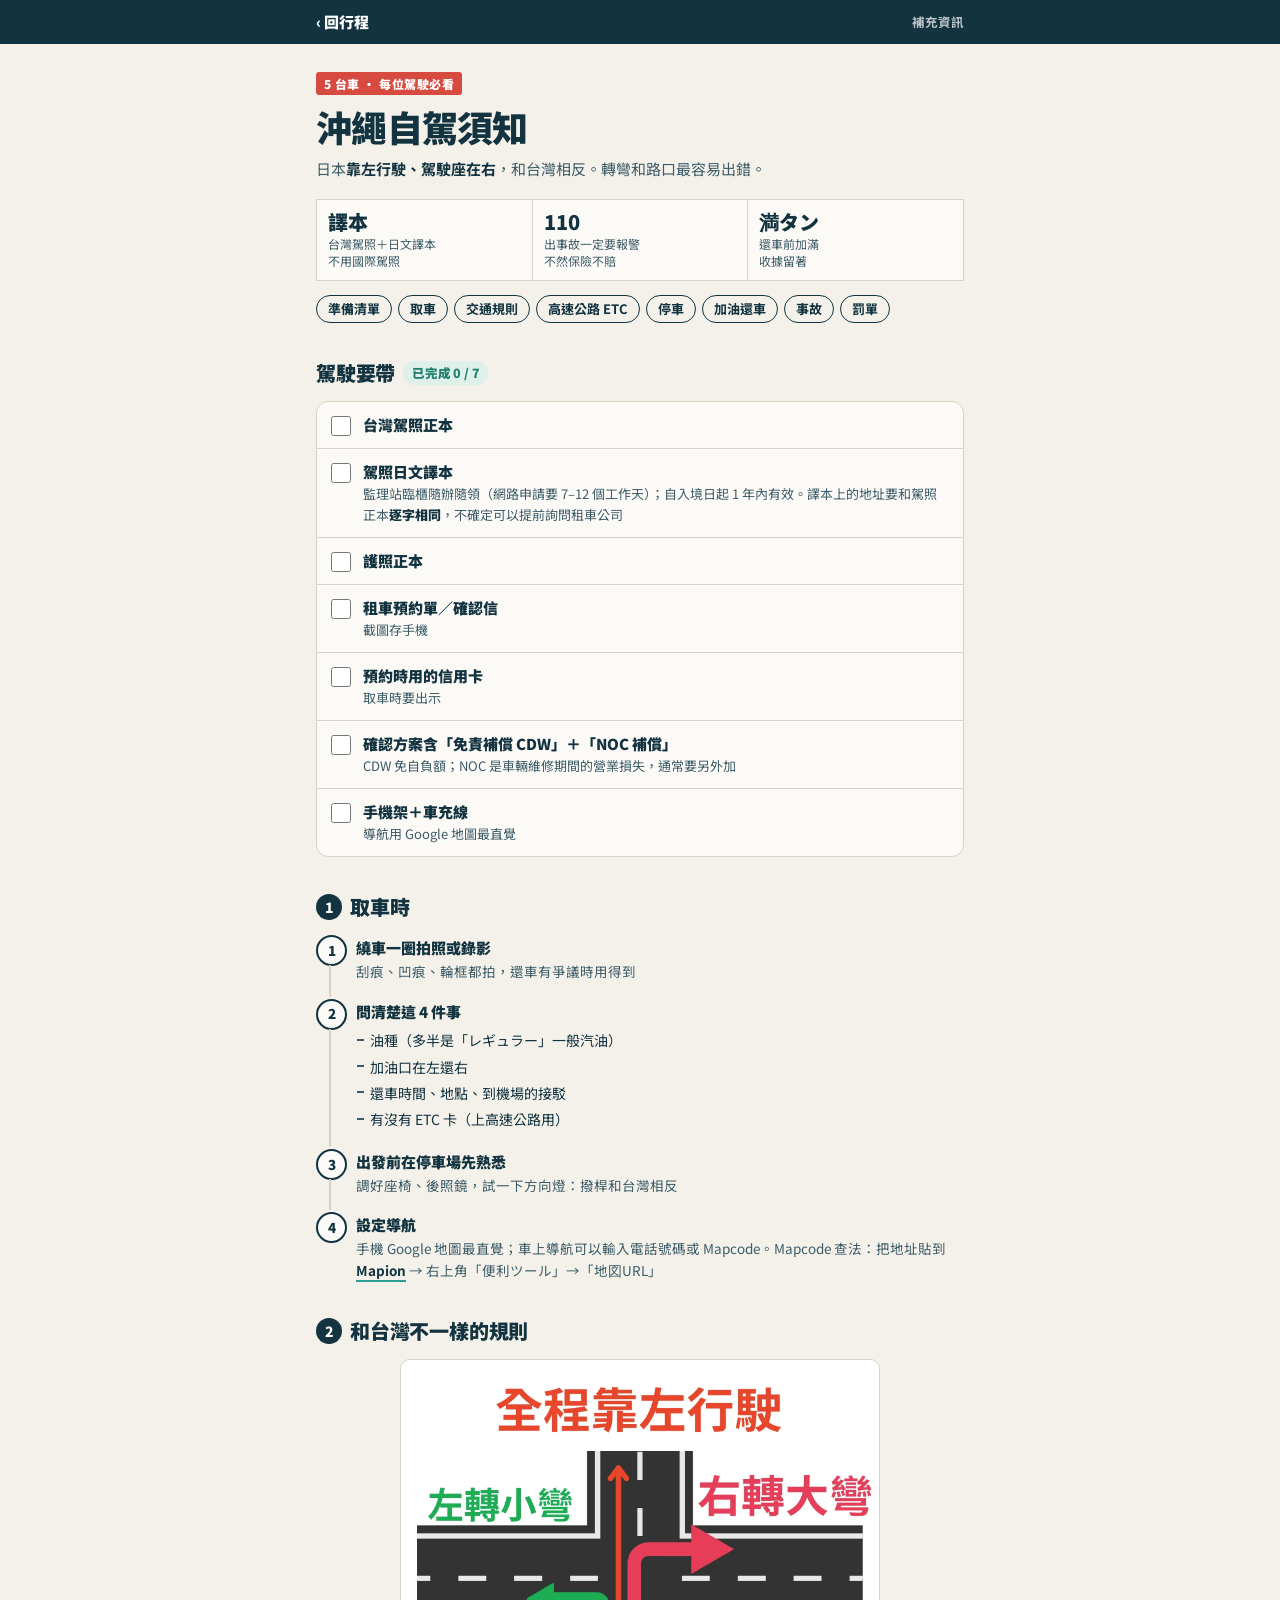
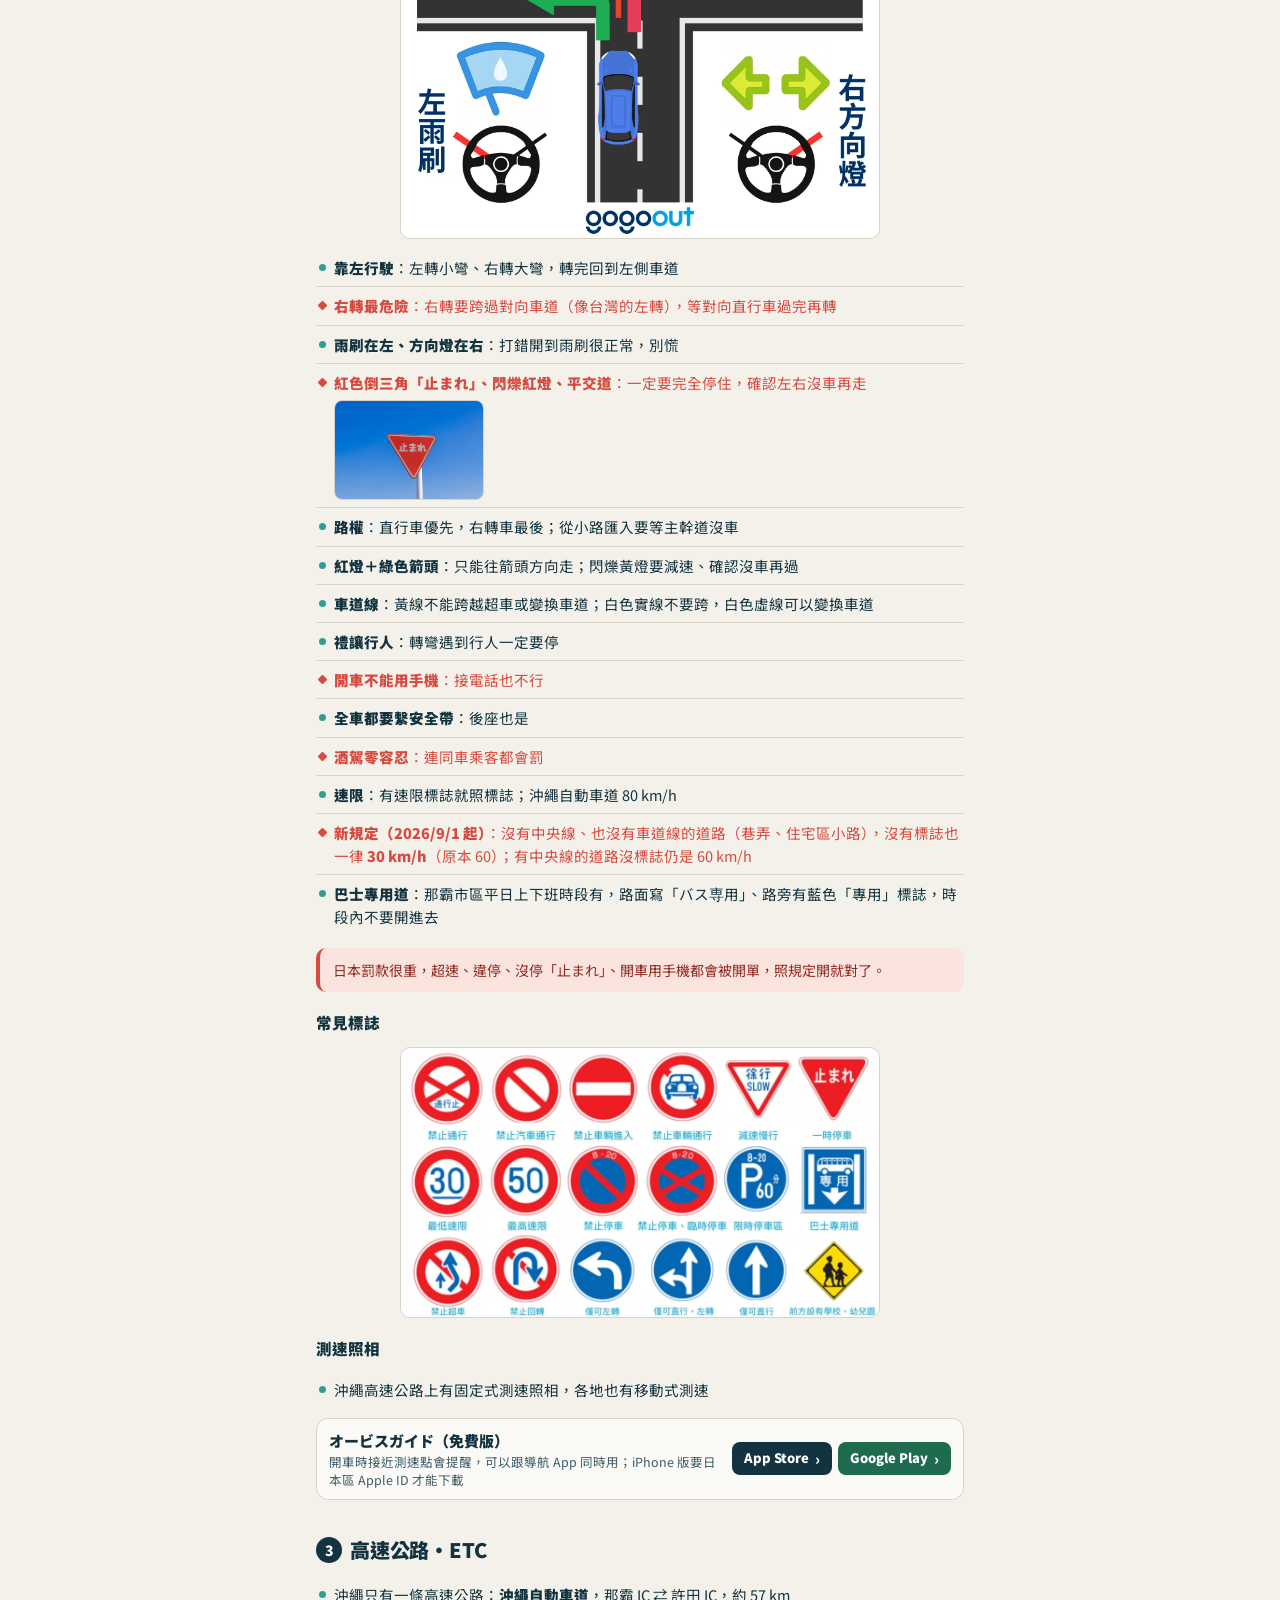
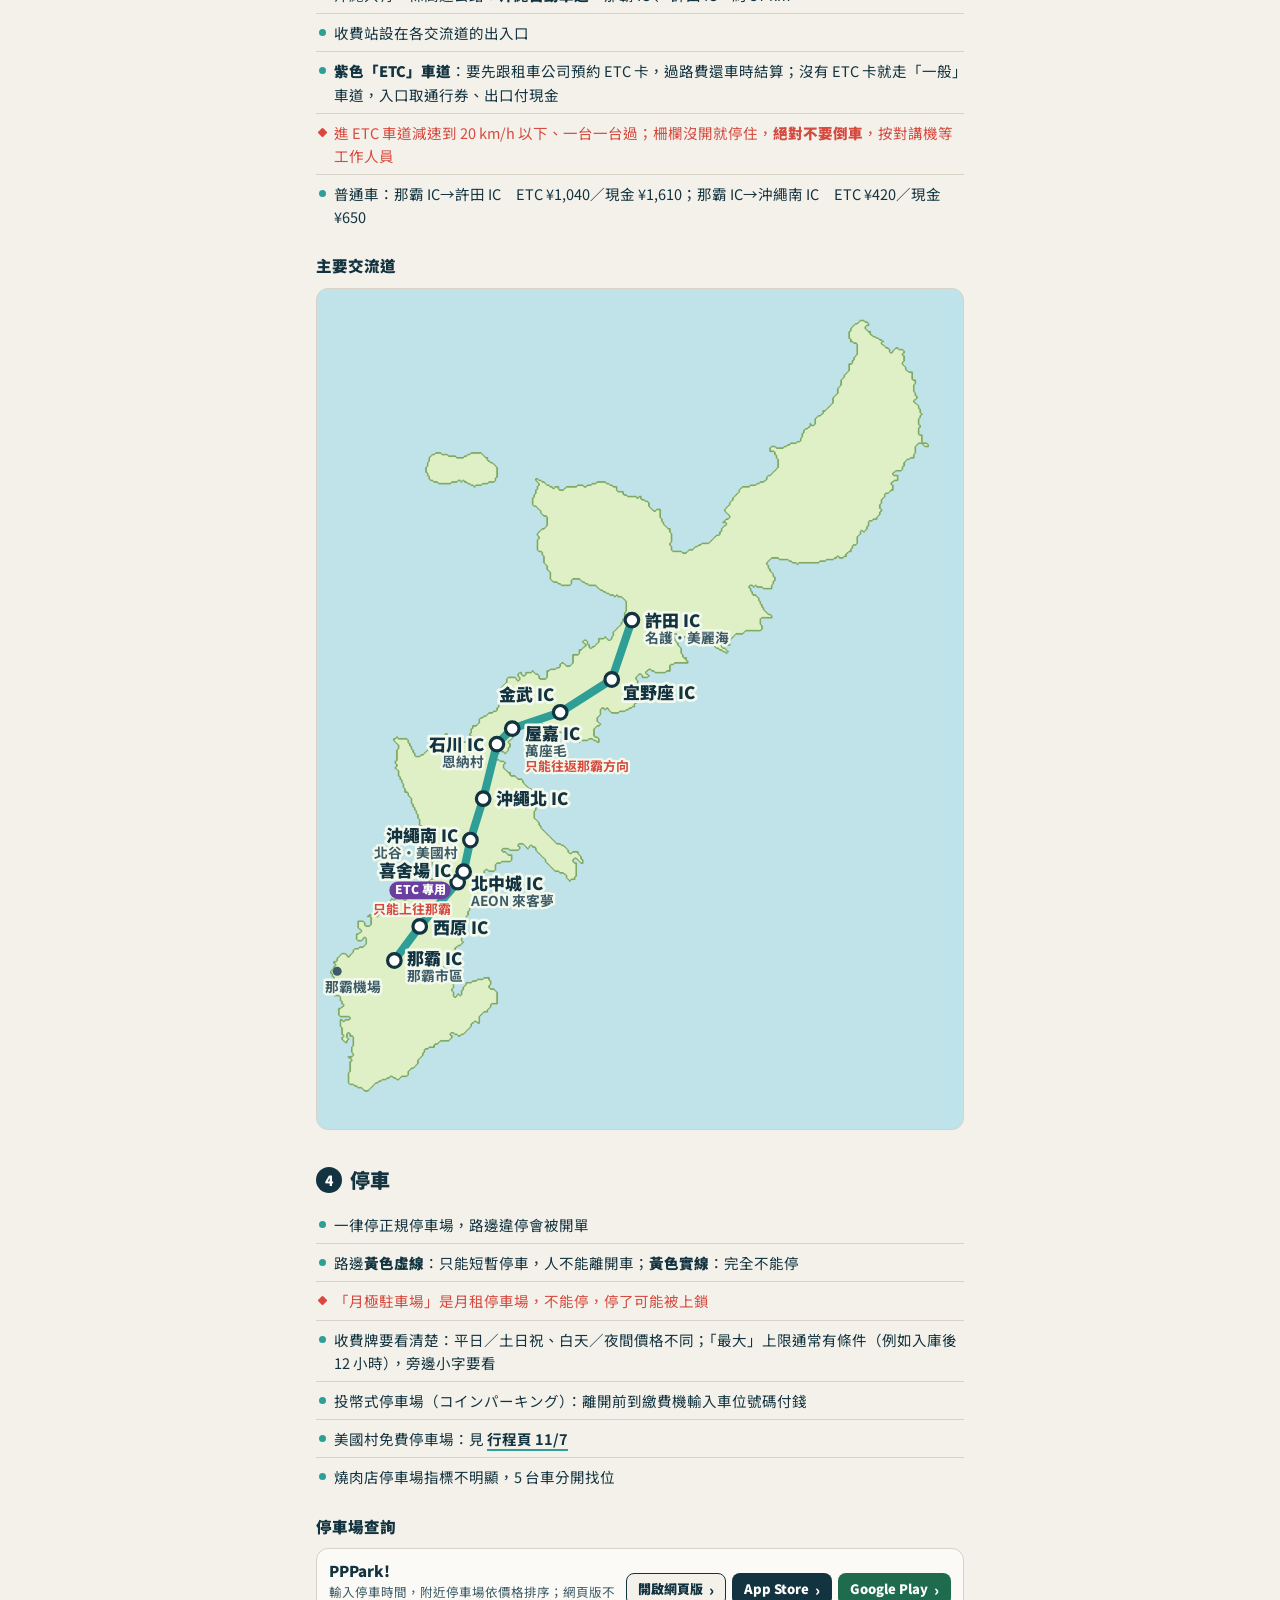
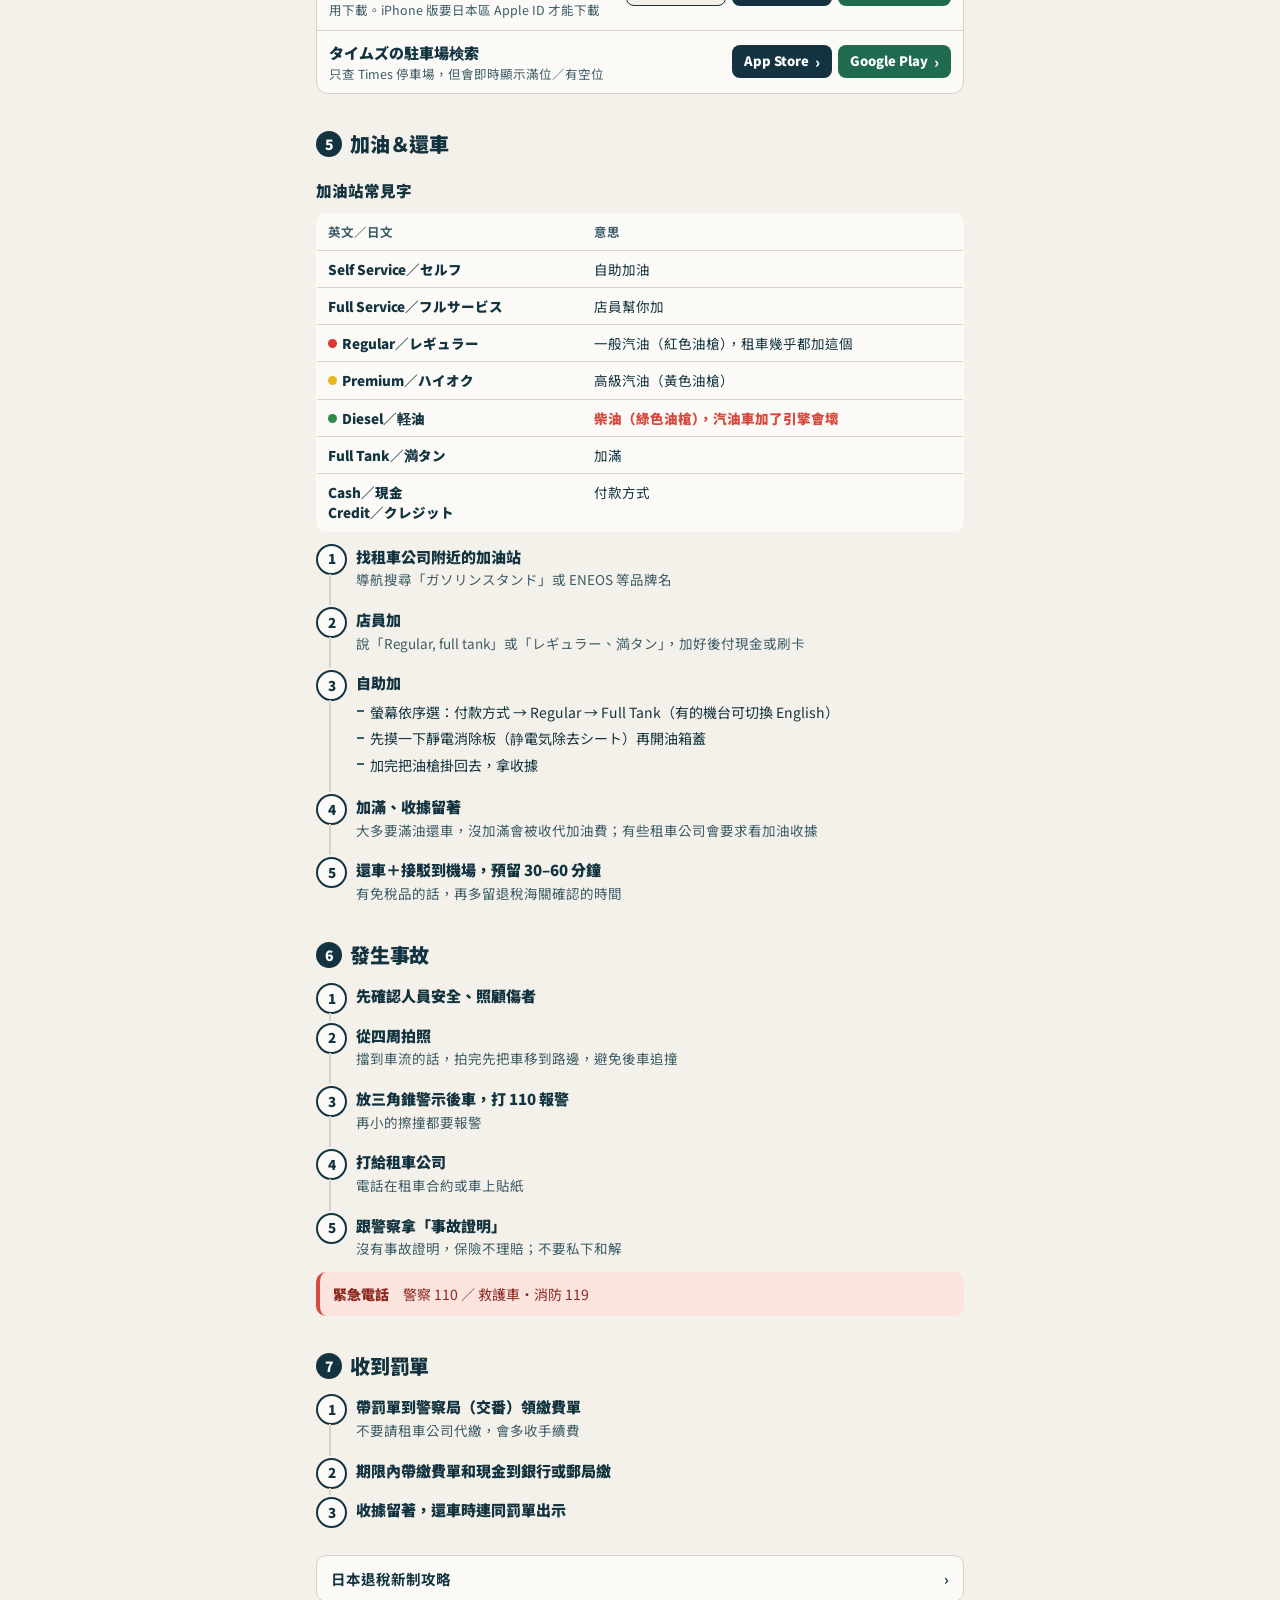
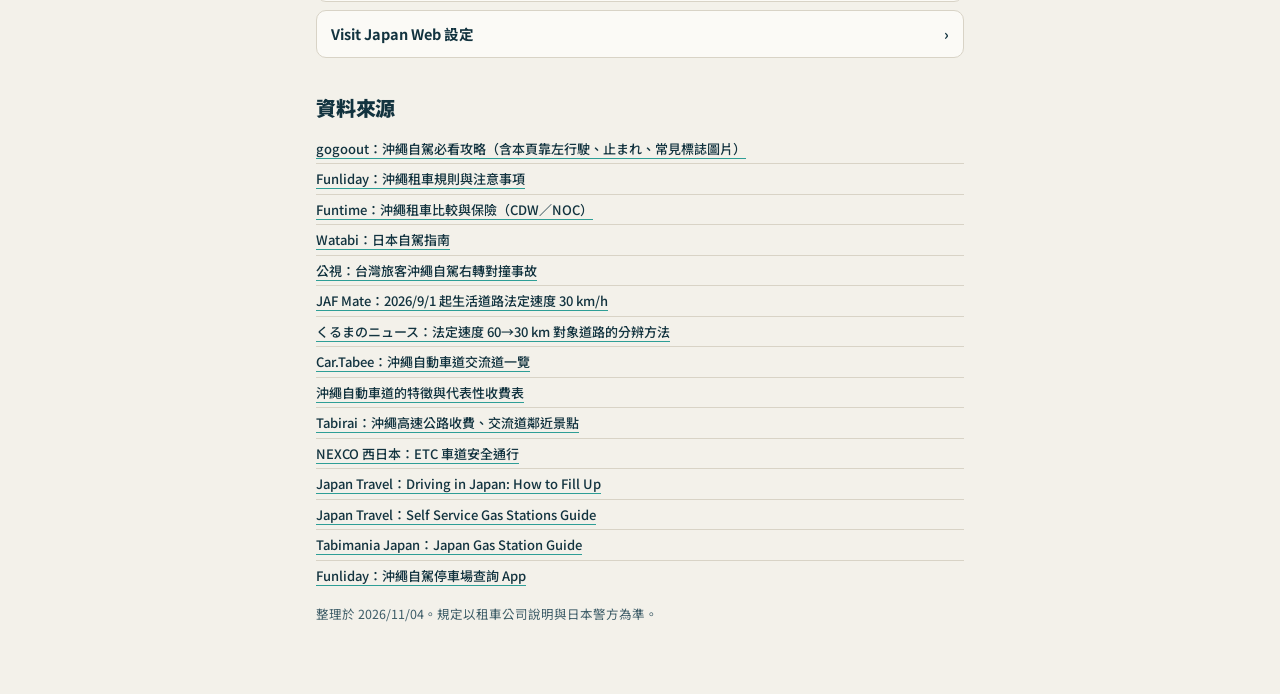
==== commit 66faf153: "Drop the Orbis Guide web map, keep only the in-car alert app Co-Authored-By: Claude Opus 5.5 <norepl" ====
--- a/guides/driving.html
+++ b/guides/driving.html
@@ -85,8 +85,6 @@
     <li>沖繩高速公路上有固定式測速照相，各地也有移動式測速</li>
   </ul>
   <div class="dl">
-    <div class="dl-row"><div class="dl-t"><b>Orbis Guide 測速地圖</b><small>網頁版，出發前先看一次測速位置</small></div>
-      <div class="dl-b"><a class="store web" href="https://orbis-guide.com/map/" target="_blank" rel="noopener">開啟網站</a></div></div>
     <div class="dl-row"><div class="dl-t"><b>オービスガイド（免費版）</b><small>開車時接近測速點會提醒，可以跟導航 App 同時用；iPhone 版要日本區 Apple ID 才能下載</small></div>
       <div class="dl-b"><a class="store ios" href="https://apps.apple.com/jp/app/id1353705594" data-ios="1353705594" target="_blank" rel="noopener">App Store</a><a class="store play" href="https://play.google.com/store/apps/details?id=com.pasoya.orbis.free" data-play="com.pasoya.orbis.free" target="_blank" rel="noopener">Google Play</a></div></div>
   </div>
@@ -196,7 +194,6 @@
     <li><a href="https://en.japantravel.com/guide/driving-in-japan-how-to-fill-up/59040" target="_blank" rel="noopener">Japan Travel：Driving in Japan: How to Fill Up</a></li>
     <li><a href="https://en.japantravel.com/article/self-service-gas-stations-guide/65637" target="_blank" rel="noopener">Japan Travel：Self Service Gas Stations Guide</a></li>
     <li><a href="https://tabimaniajapan.com/culture/japan-gas-station-guide-how-to-refuel-save-money-avoid-mistakes" target="_blank" rel="noopener">Tabimania Japan：Japan Gas Station Guide</a></li>
-    <li><a href="https://orbis-guide.com/map/" target="_blank" rel="noopener">Orbis Guide：測速照相地圖</a></li>
     <li><a href="https://www.funliday.com/posts/japan-app-locationsmart/" target="_blank" rel="noopener">Funliday：沖繩自駕停車場查詢 App</a></li>
   </ul>
   <p class="upd">整理於 2026/11/04。規定以租車公司說明與日本警方為準。</p>
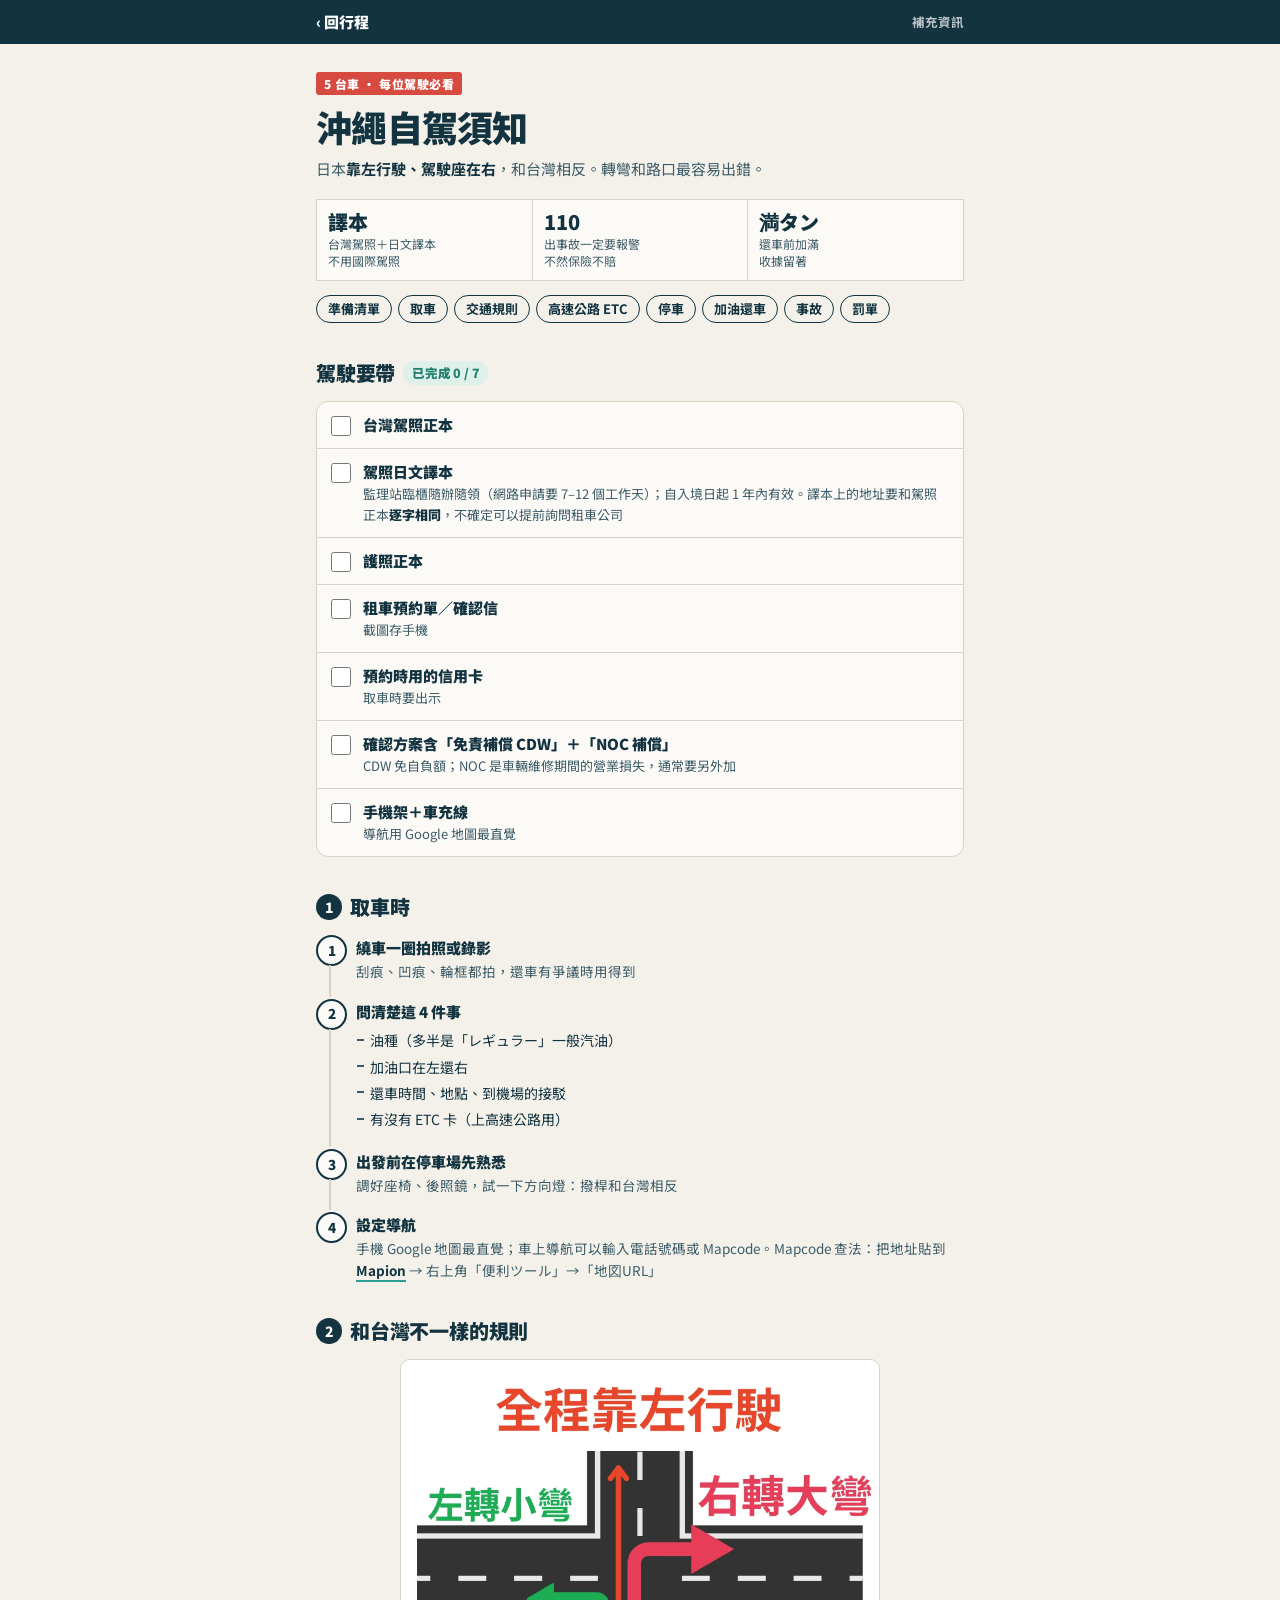
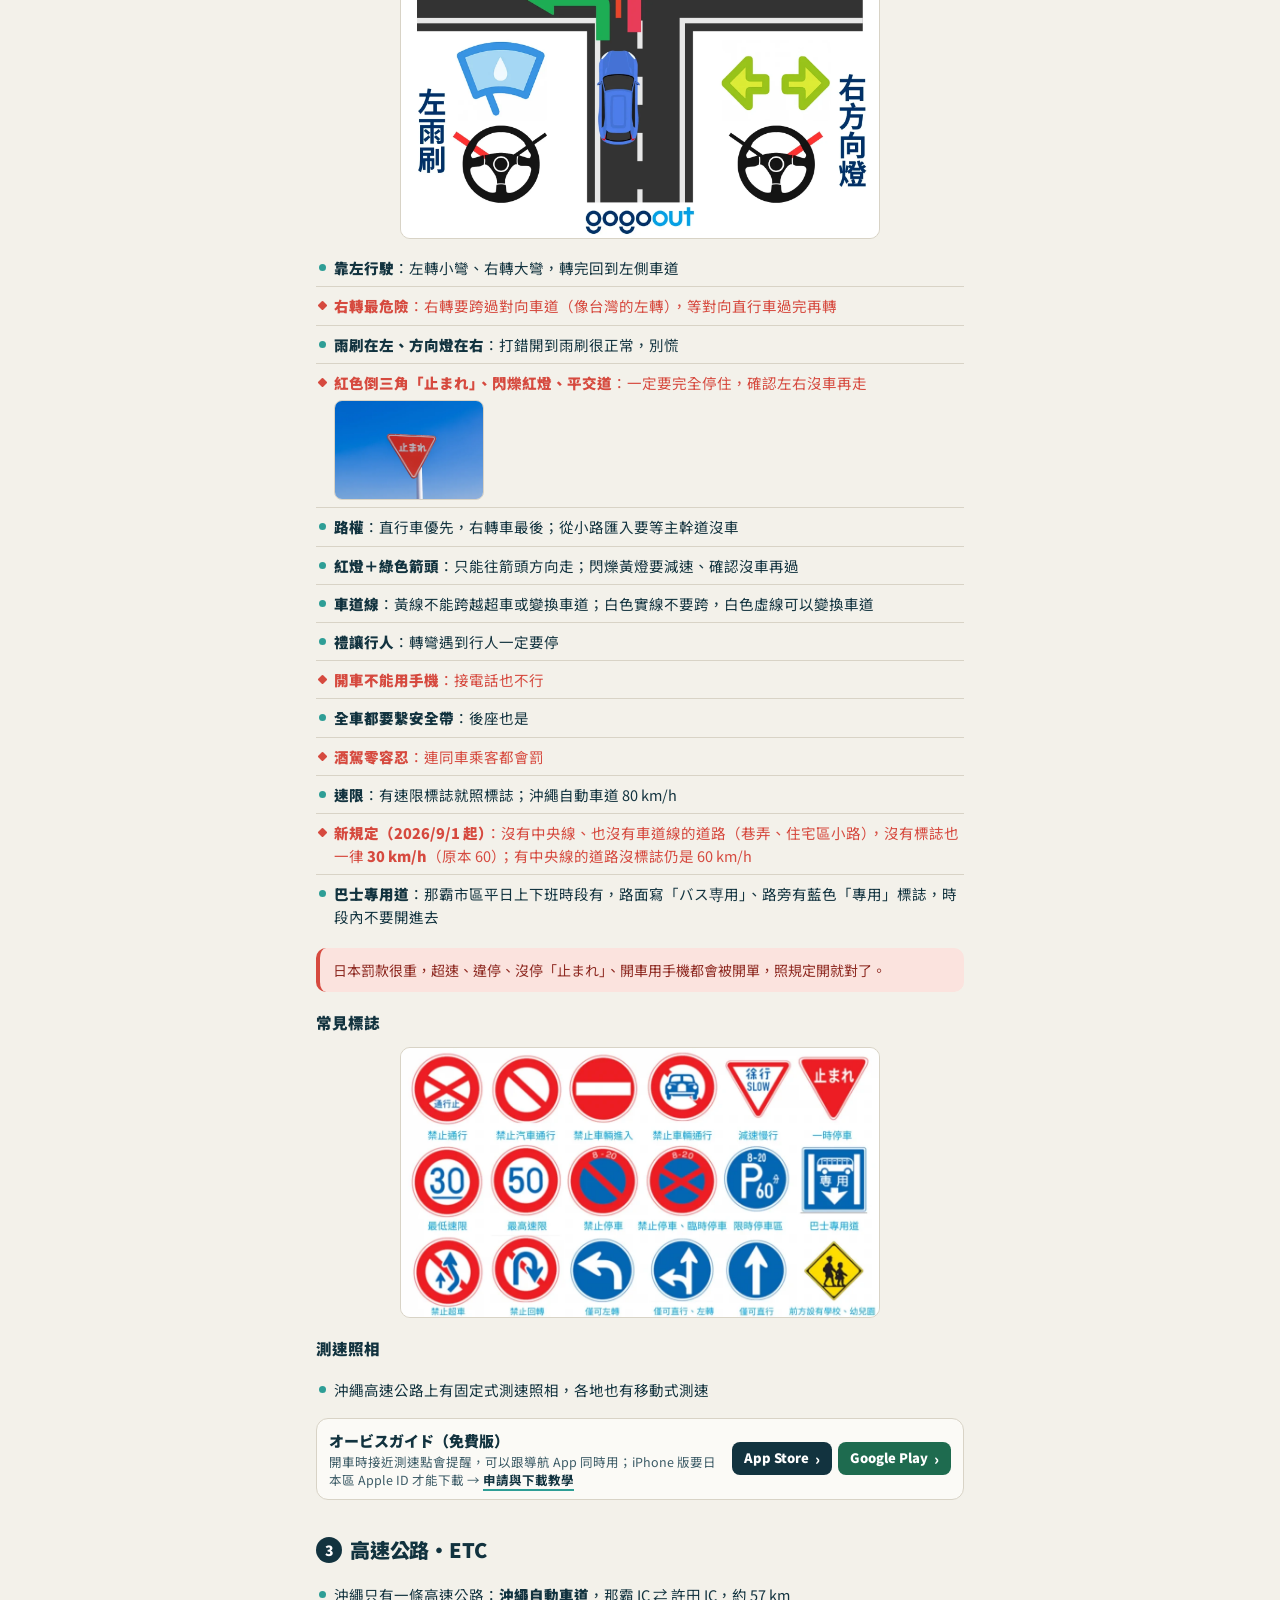
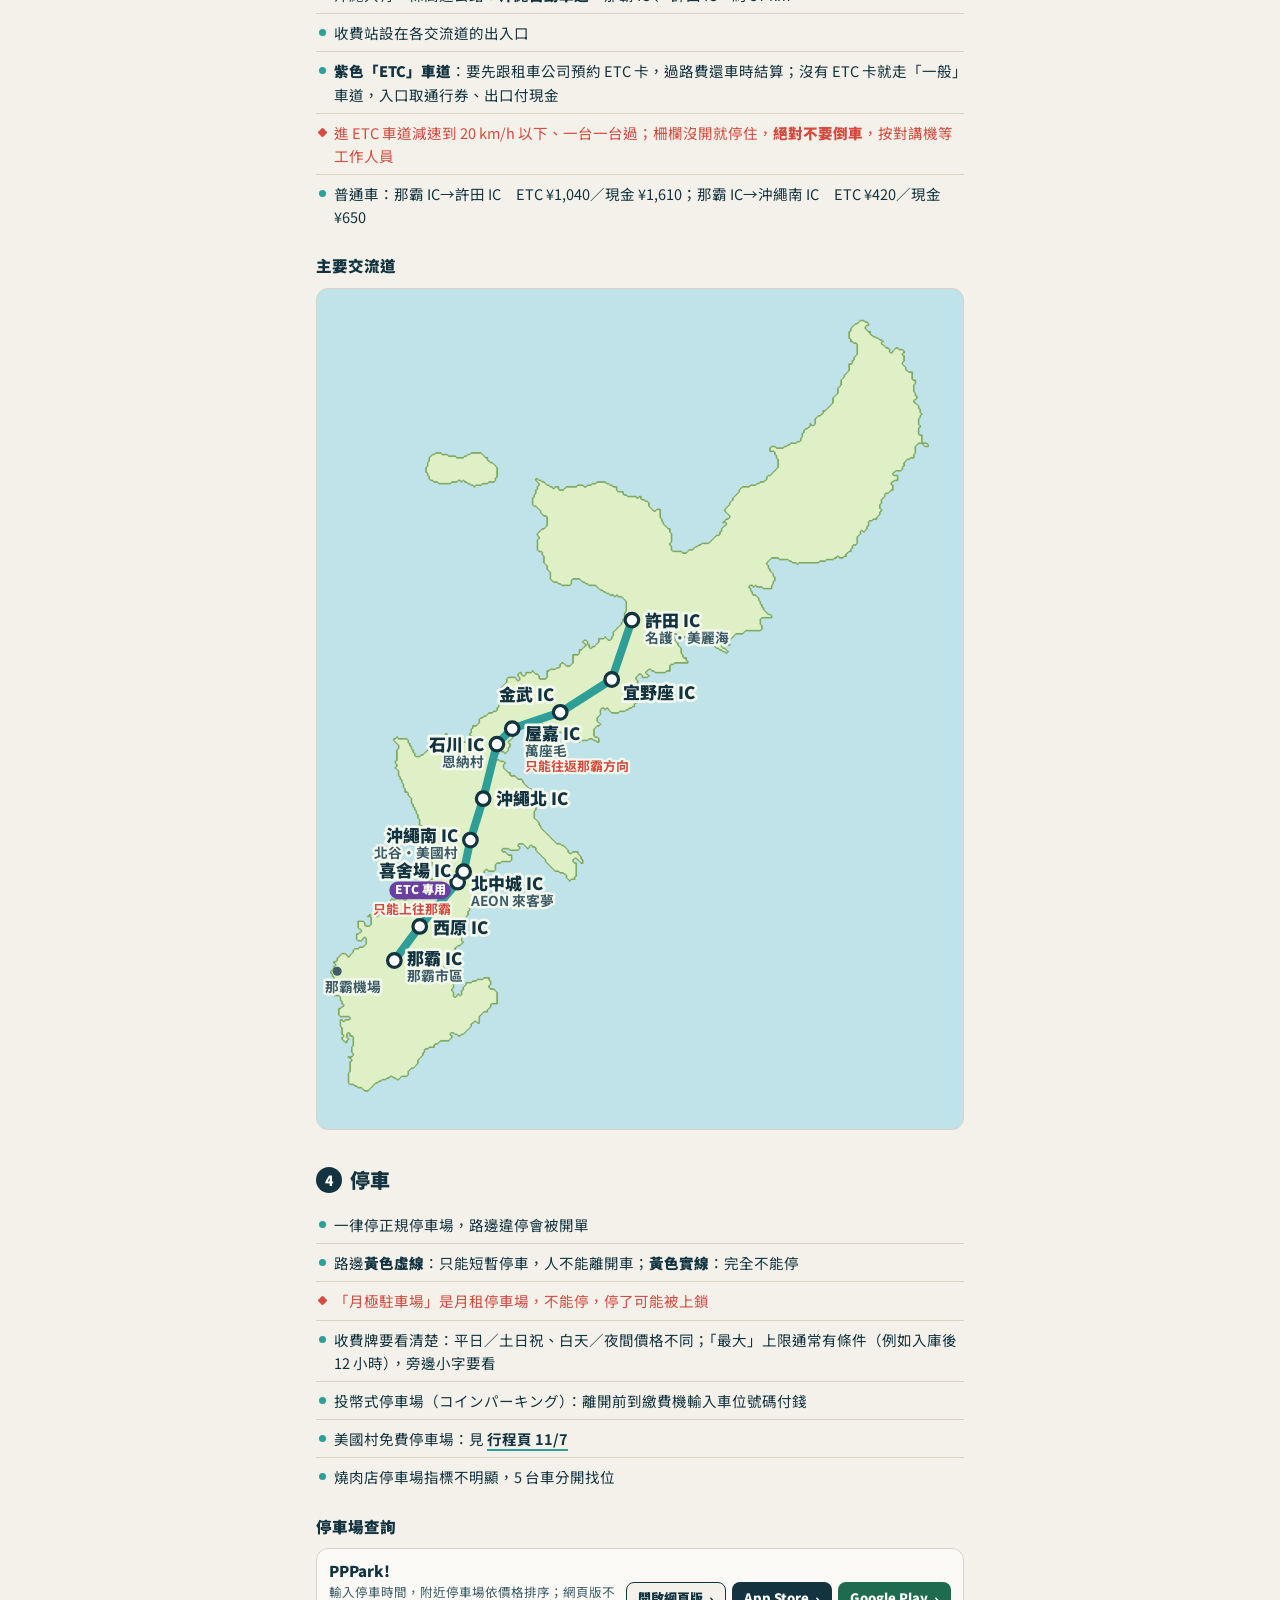
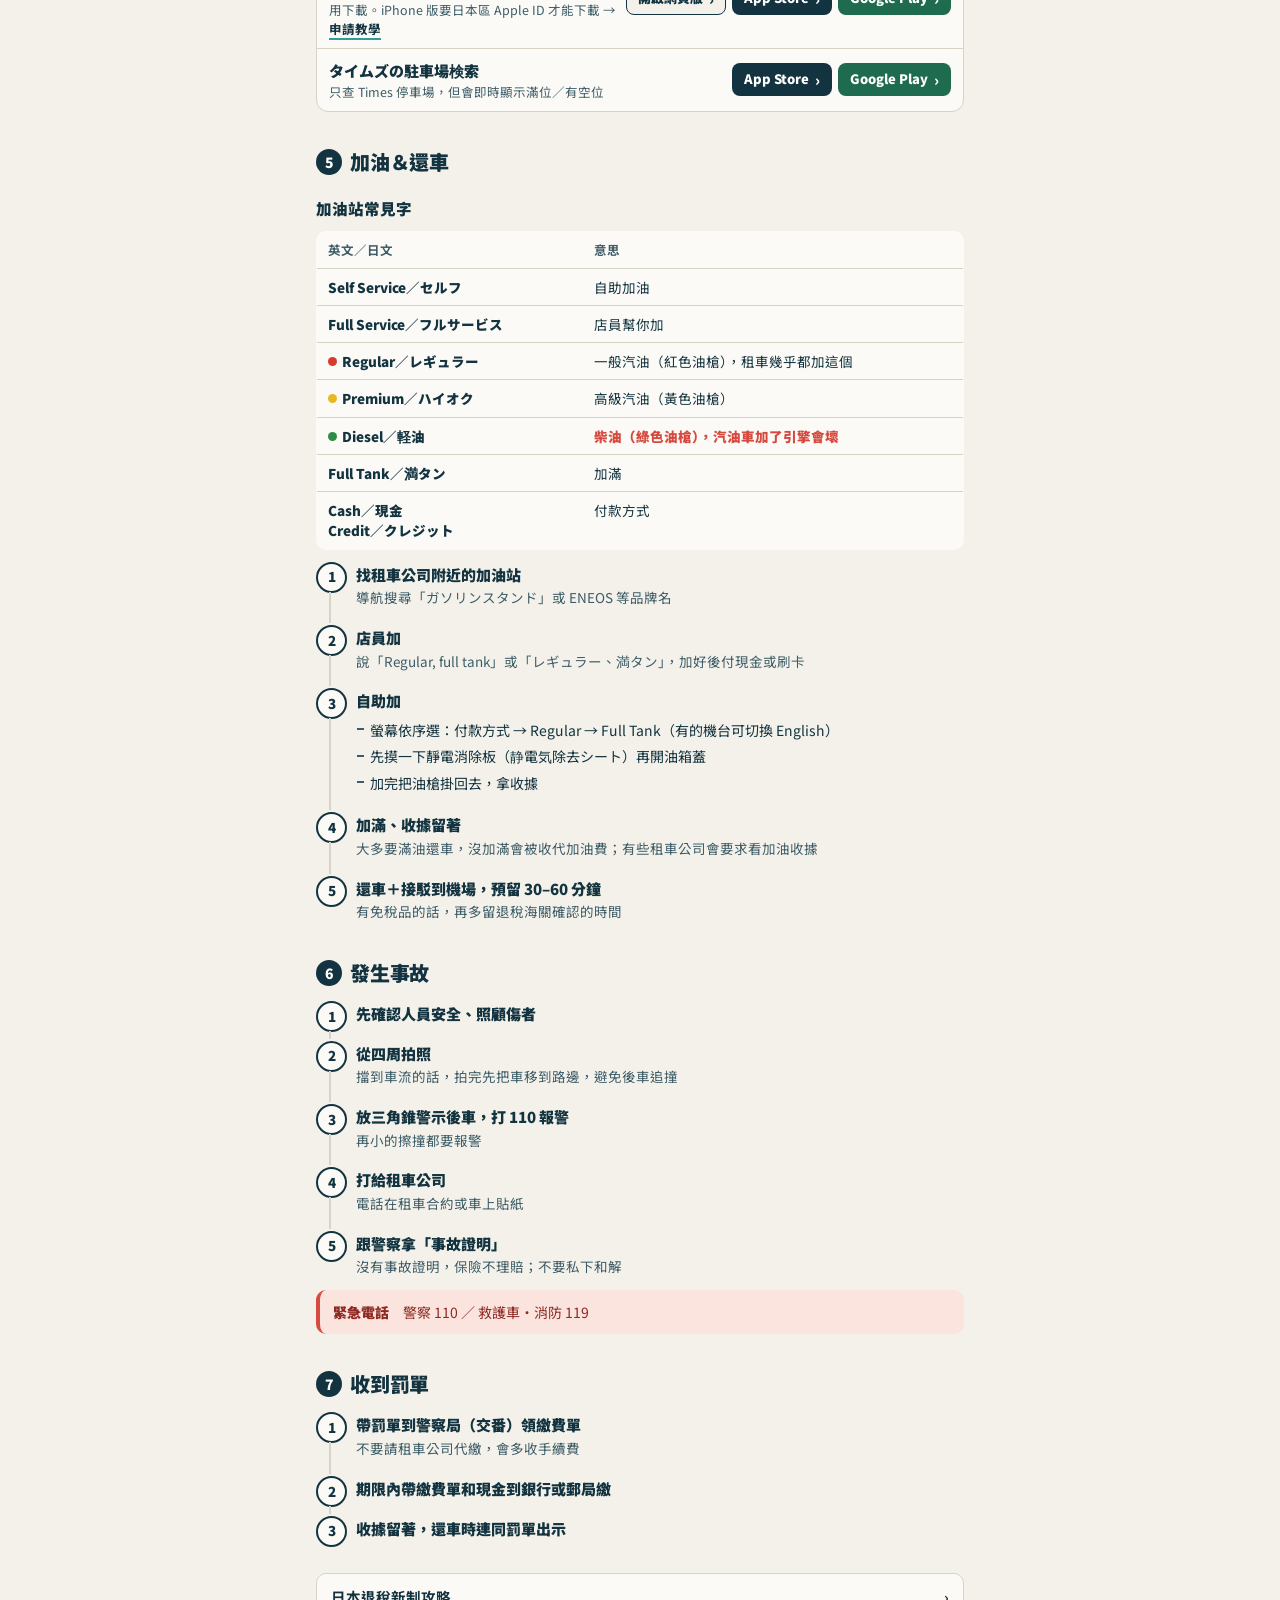
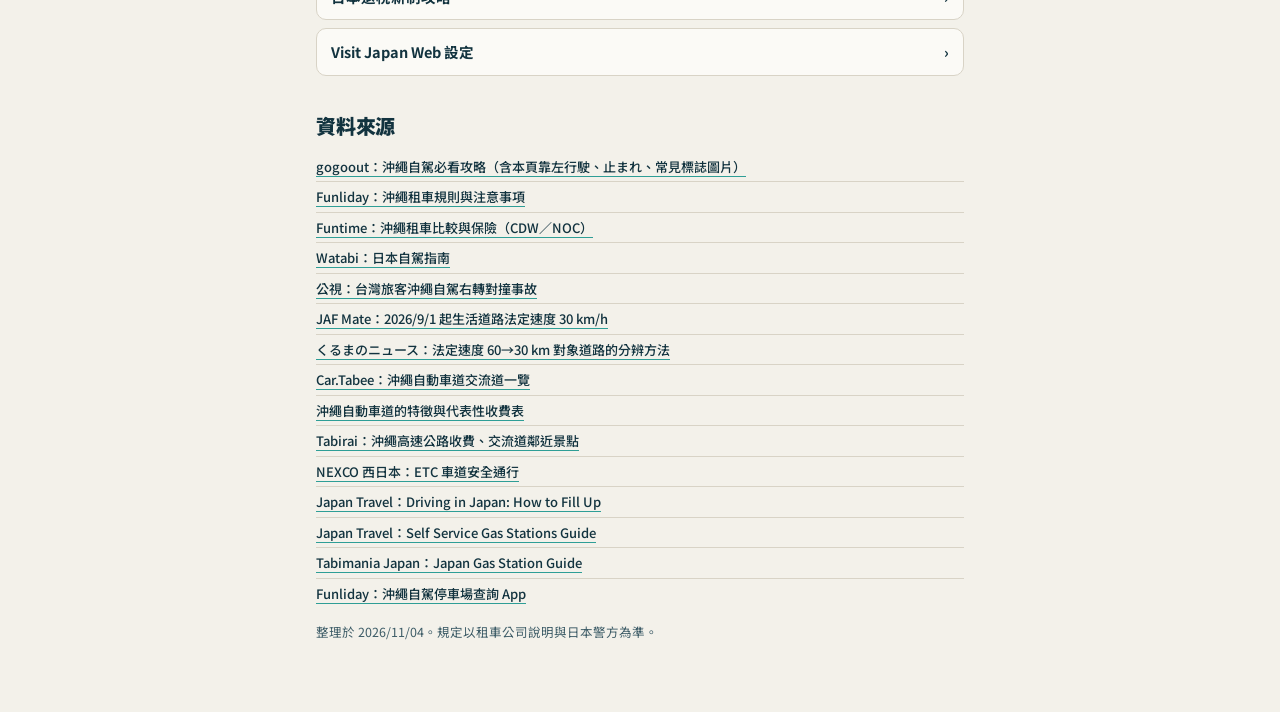
==== commit eed4a229: "Add a Japan Apple ID walkthrough page linked from the driving page Separate page with the steps to c" ====
--- a/guides/driving.html
+++ b/guides/driving.html
@@ -80,12 +80,12 @@
   <div class="callout warn">日本罰款很重，超速、違停、沒停「止まれ」、開車用手機都會被開單，照規定開就對了。</div>
   <h3>常見標誌</h3>
   <figure class="fig"><a href="img/road-signs.webp" target="_blank" rel="noopener" class="zoom"><img src="img/road-signs.webp" width="1024" height="576" loading="lazy" alt="日本常見交通標誌：禁止通行、禁止車輛進入、減速慢行、一時停車、最低速限、最高速限、禁止停車、限時停車區、巴士專用道、禁止超車、禁止回轉、僅可左轉等"></a></figure>
-  <h3>測速照相</h3>
+  <h3 id="cam">測速照相</h3>
   <ul class="pts">
     <li>沖繩高速公路上有固定式測速照相，各地也有移動式測速</li>
   </ul>
   <div class="dl">
-    <div class="dl-row"><div class="dl-t"><b>オービスガイド（免費版）</b><small>開車時接近測速點會提醒，可以跟導航 App 同時用；iPhone 版要日本區 Apple ID 才能下載</small></div>
+    <div class="dl-row"><div class="dl-t"><b>オービスガイド（免費版）</b><small>開車時接近測速點會提醒，可以跟導航 App 同時用；iPhone 版要日本區 Apple ID 才能下載 → <a href="japan-apple-id.html">申請與下載教學</a></small></div>
       <div class="dl-b"><a class="store ios" href="https://apps.apple.com/jp/app/id1353705594" data-ios="1353705594" target="_blank" rel="noopener">App Store</a><a class="store play" href="https://play.google.com/store/apps/details?id=com.pasoya.orbis.free" data-play="com.pasoya.orbis.free" target="_blank" rel="noopener">Google Play</a></div></div>
   </div>
 </section>
@@ -116,7 +116,7 @@
   </ul>
   <h3>停車場查詢</h3>
   <div class="dl">
-    <div class="dl-row"><div class="dl-t"><b>PPPark!</b><small>輸入停車時間，附近停車場依價格排序；網頁版不用下載。iPhone 版要日本區 Apple ID 才能下載</small></div>
+    <div class="dl-row"><div class="dl-t"><b>PPPark!</b><small>輸入停車時間，附近停車場依價格排序；網頁版不用下載。iPhone 版要日本區 Apple ID 才能下載 → <a href="japan-apple-id.html">申請教學</a></small></div>
       <div class="dl-b"><a class="store web" href="https://pppark.com/" target="_blank" rel="noopener">開啟網頁版</a><a class="store ios" href="https://apps.apple.com/jp/app/id673031121" data-ios="673031121" target="_blank" rel="noopener">App Store</a><a class="store play" href="https://play.google.com/store/apps/details?id=com.pppark.android" data-play="com.pppark.android" target="_blank" rel="noopener">Google Play</a></div></div>
     <div class="dl-row"><div class="dl-t"><b>タイムズの駐車場検索</b><small>只查 Times 停車場，但會即時顯示滿位／有空位</small></div>
       <div class="dl-b"><a class="store ios" href="https://apps.apple.com/app/id622474009" data-ios="622474009" target="_blank" rel="noopener">App Store</a><a class="store play" href="https://play.google.com/store/apps/details?id=jp.co.park24.timesapps" data-play="jp.co.park24.timesapps" target="_blank" rel="noopener">Google Play</a></div></div>
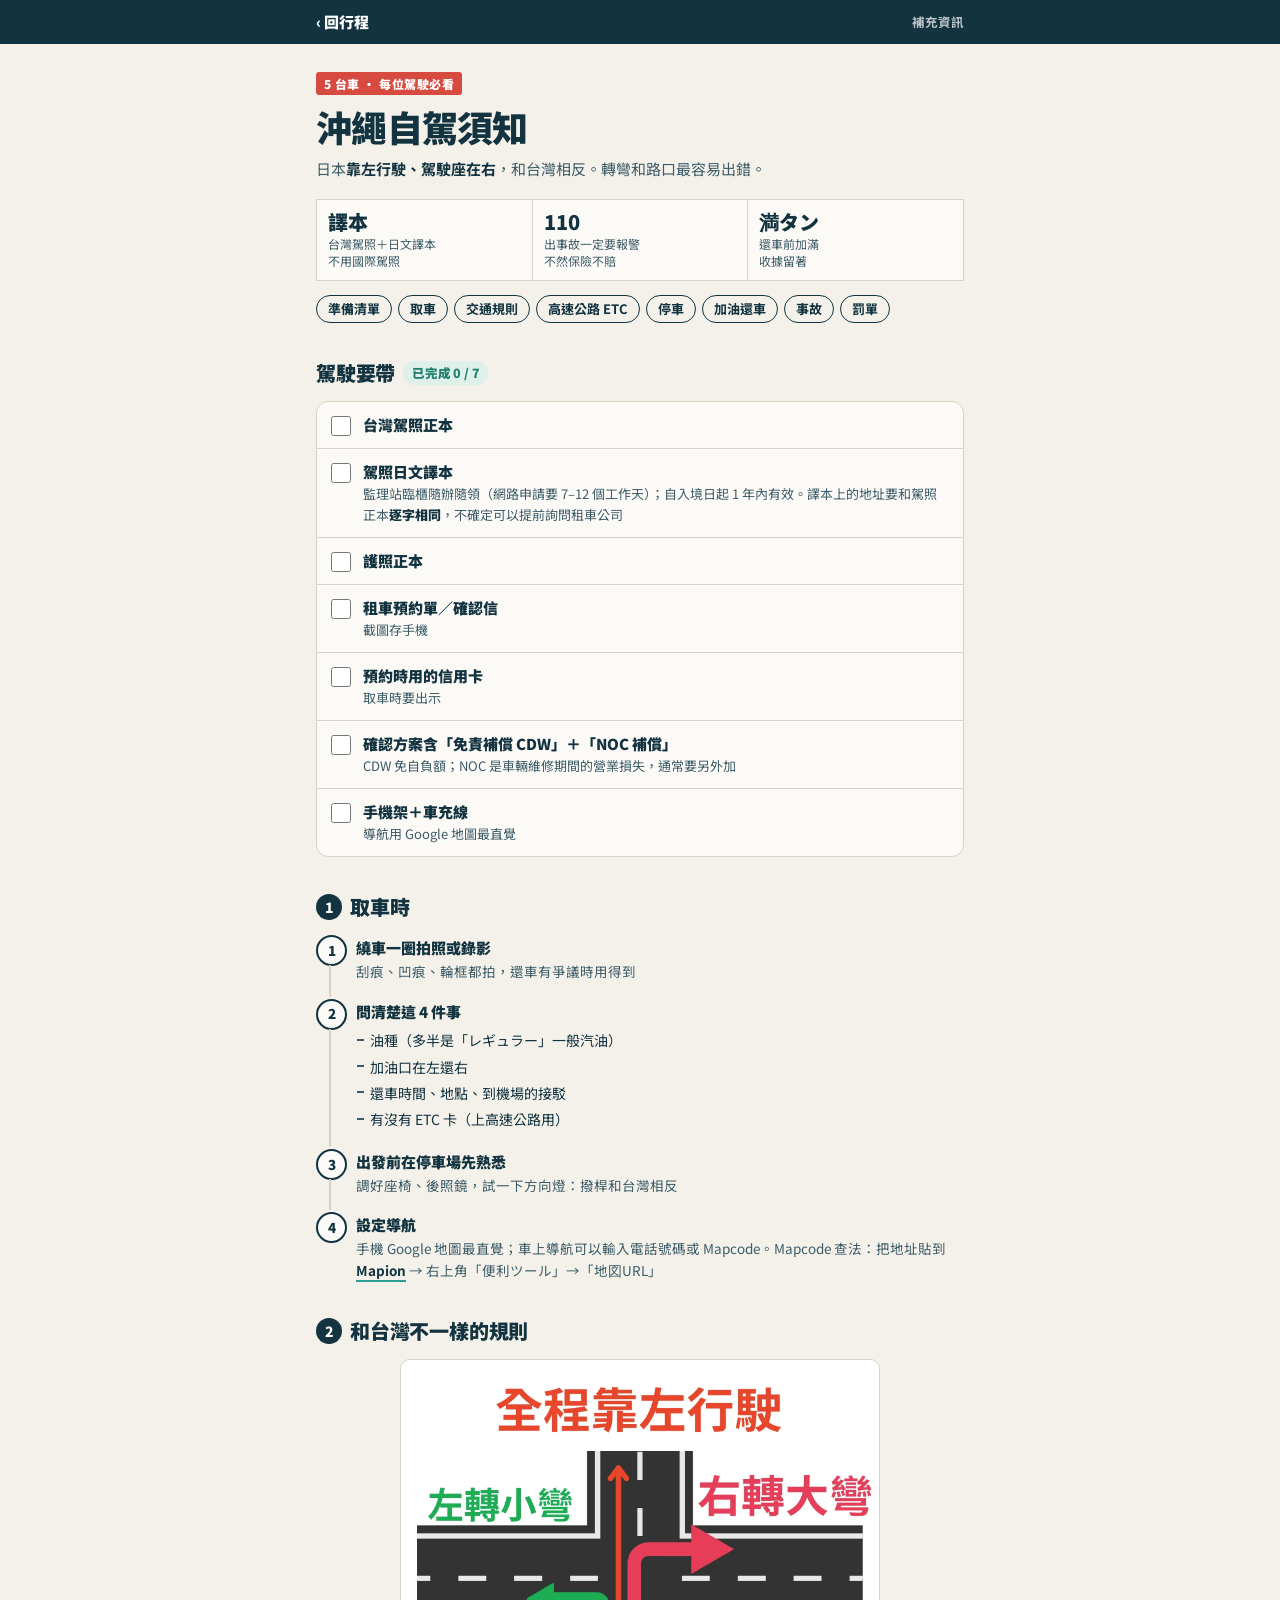
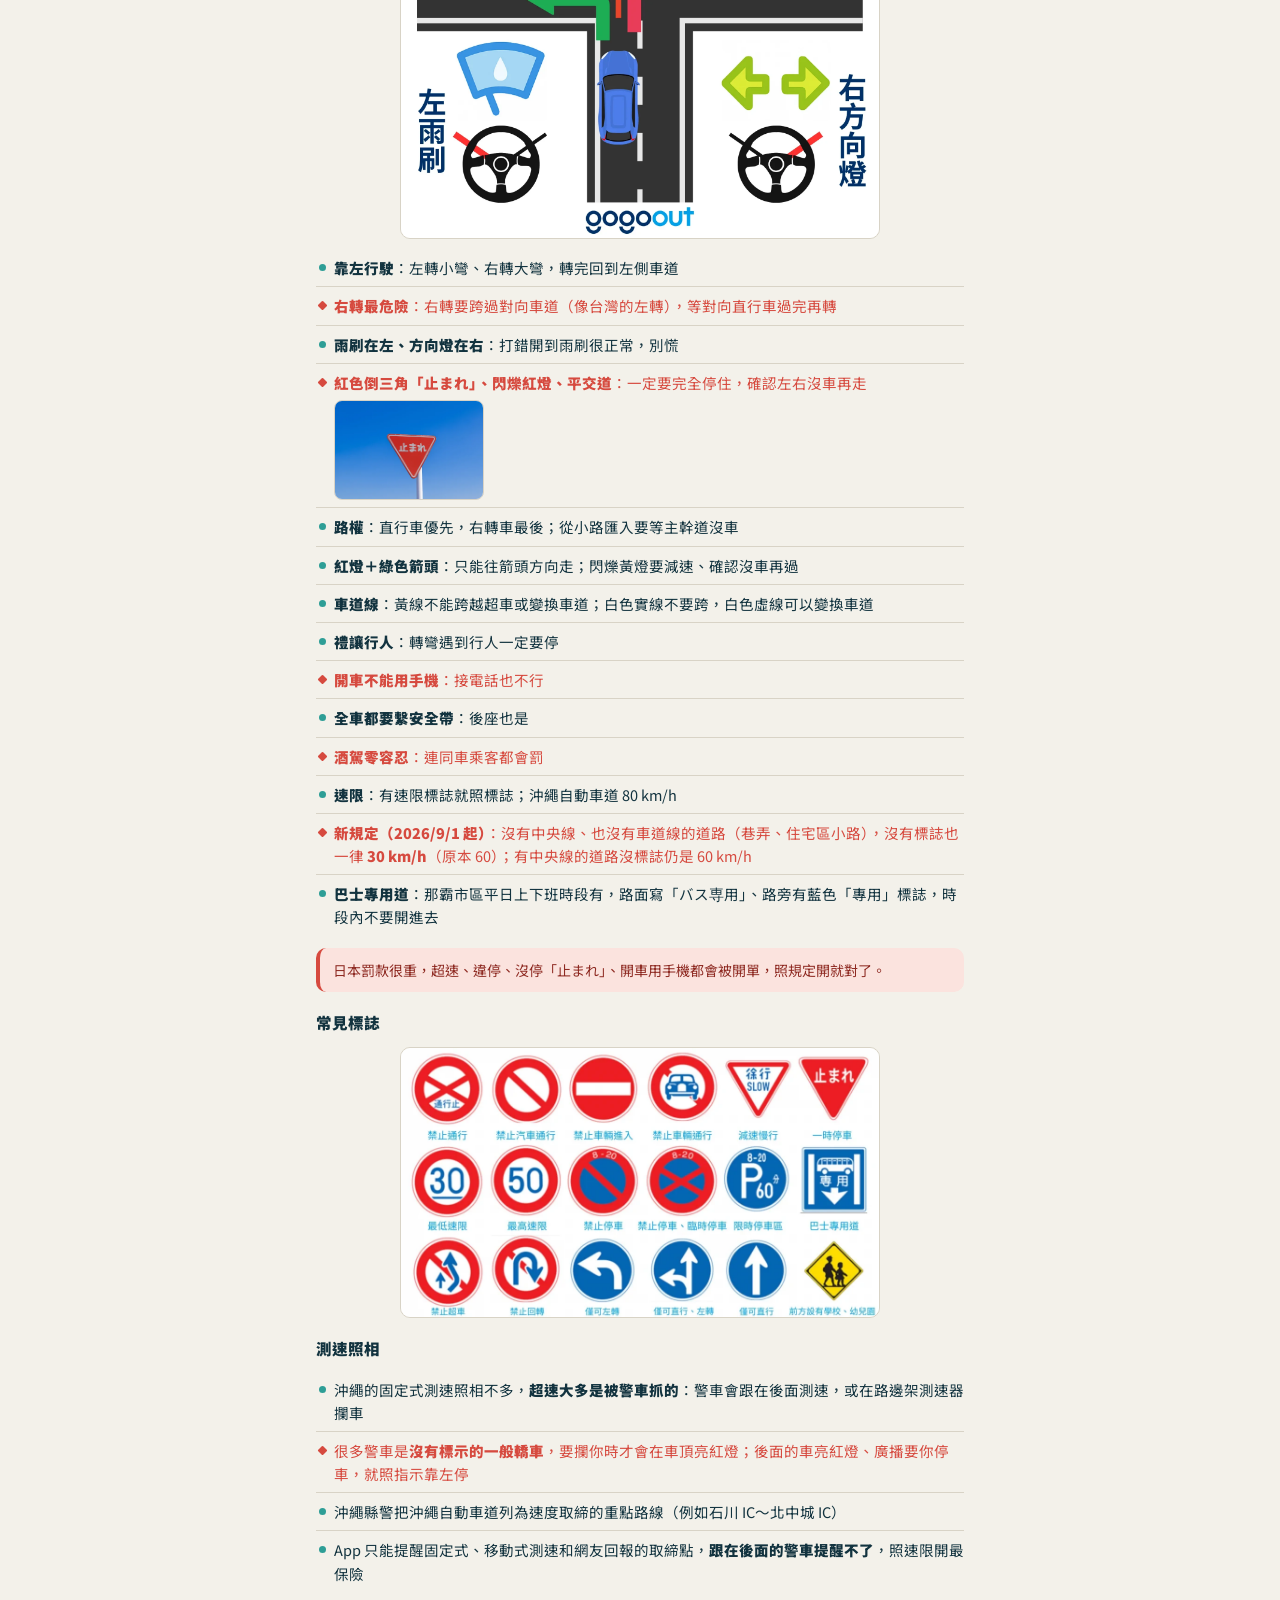
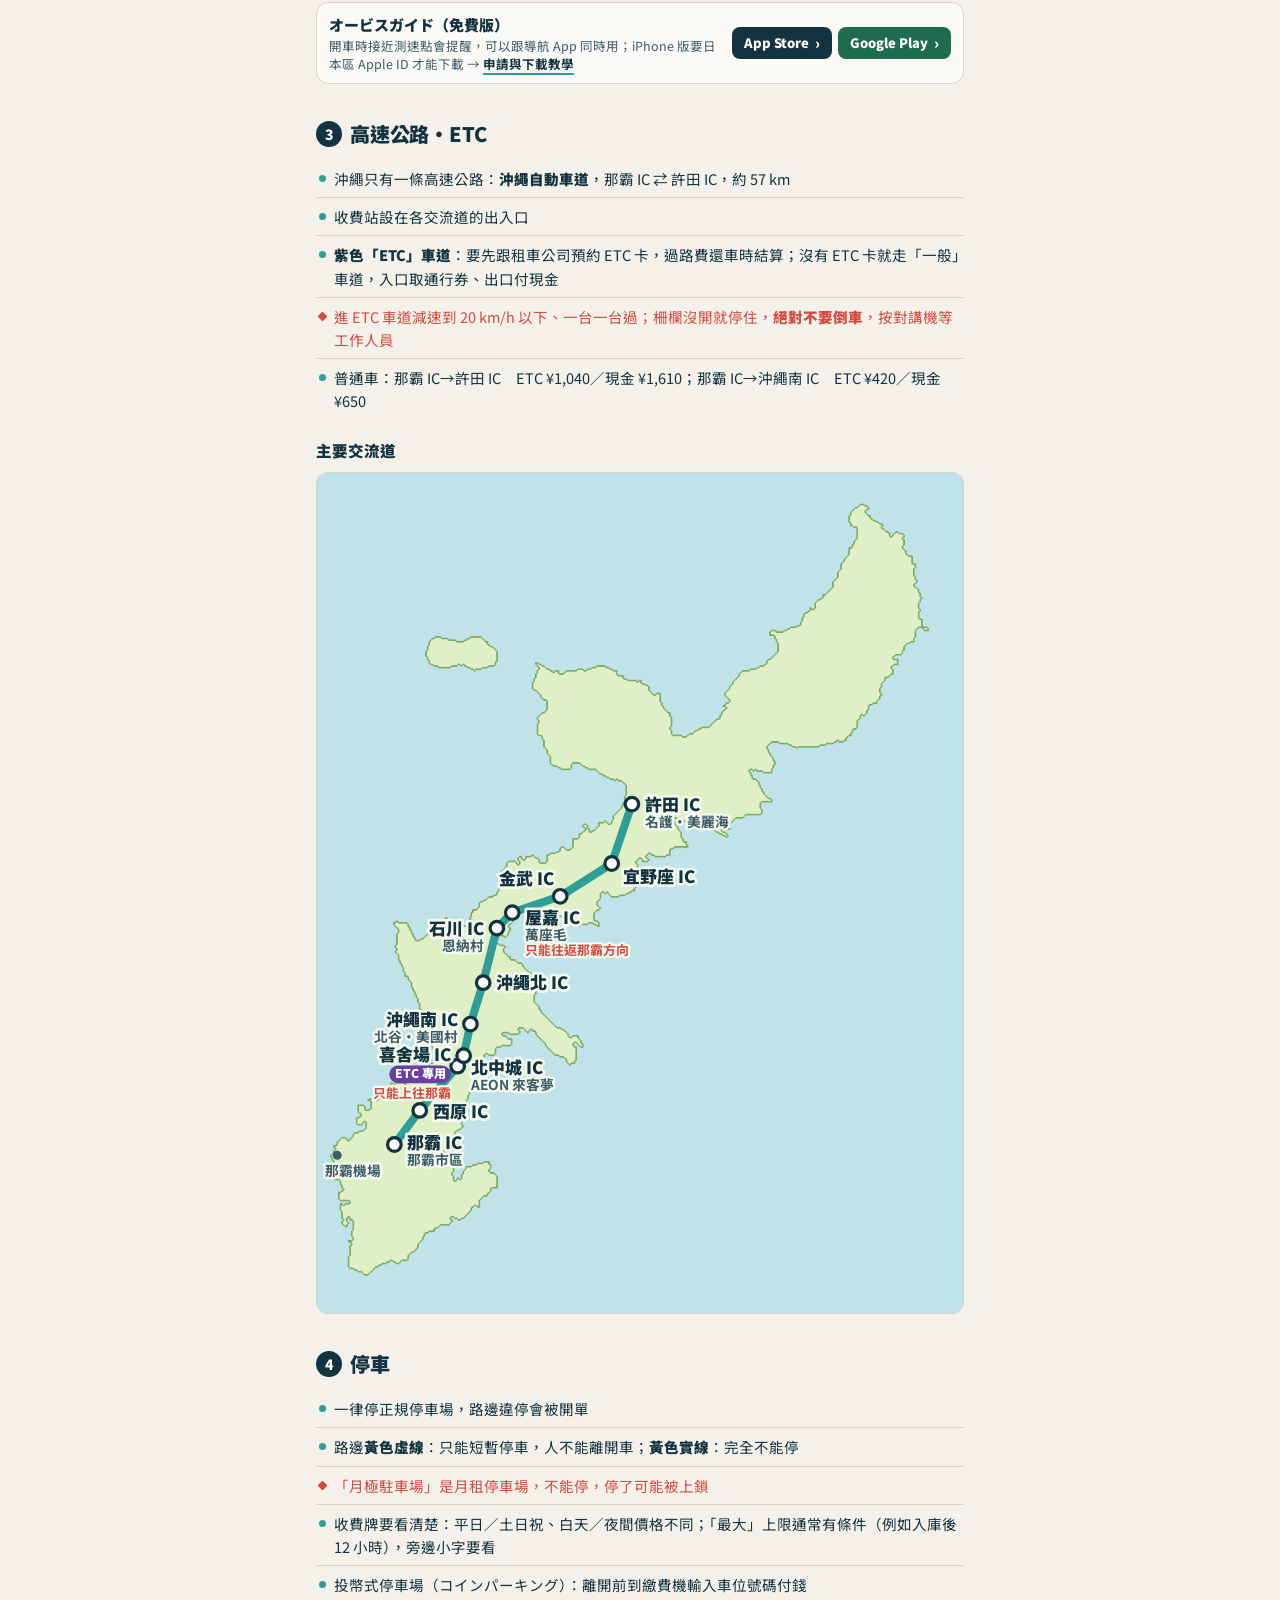
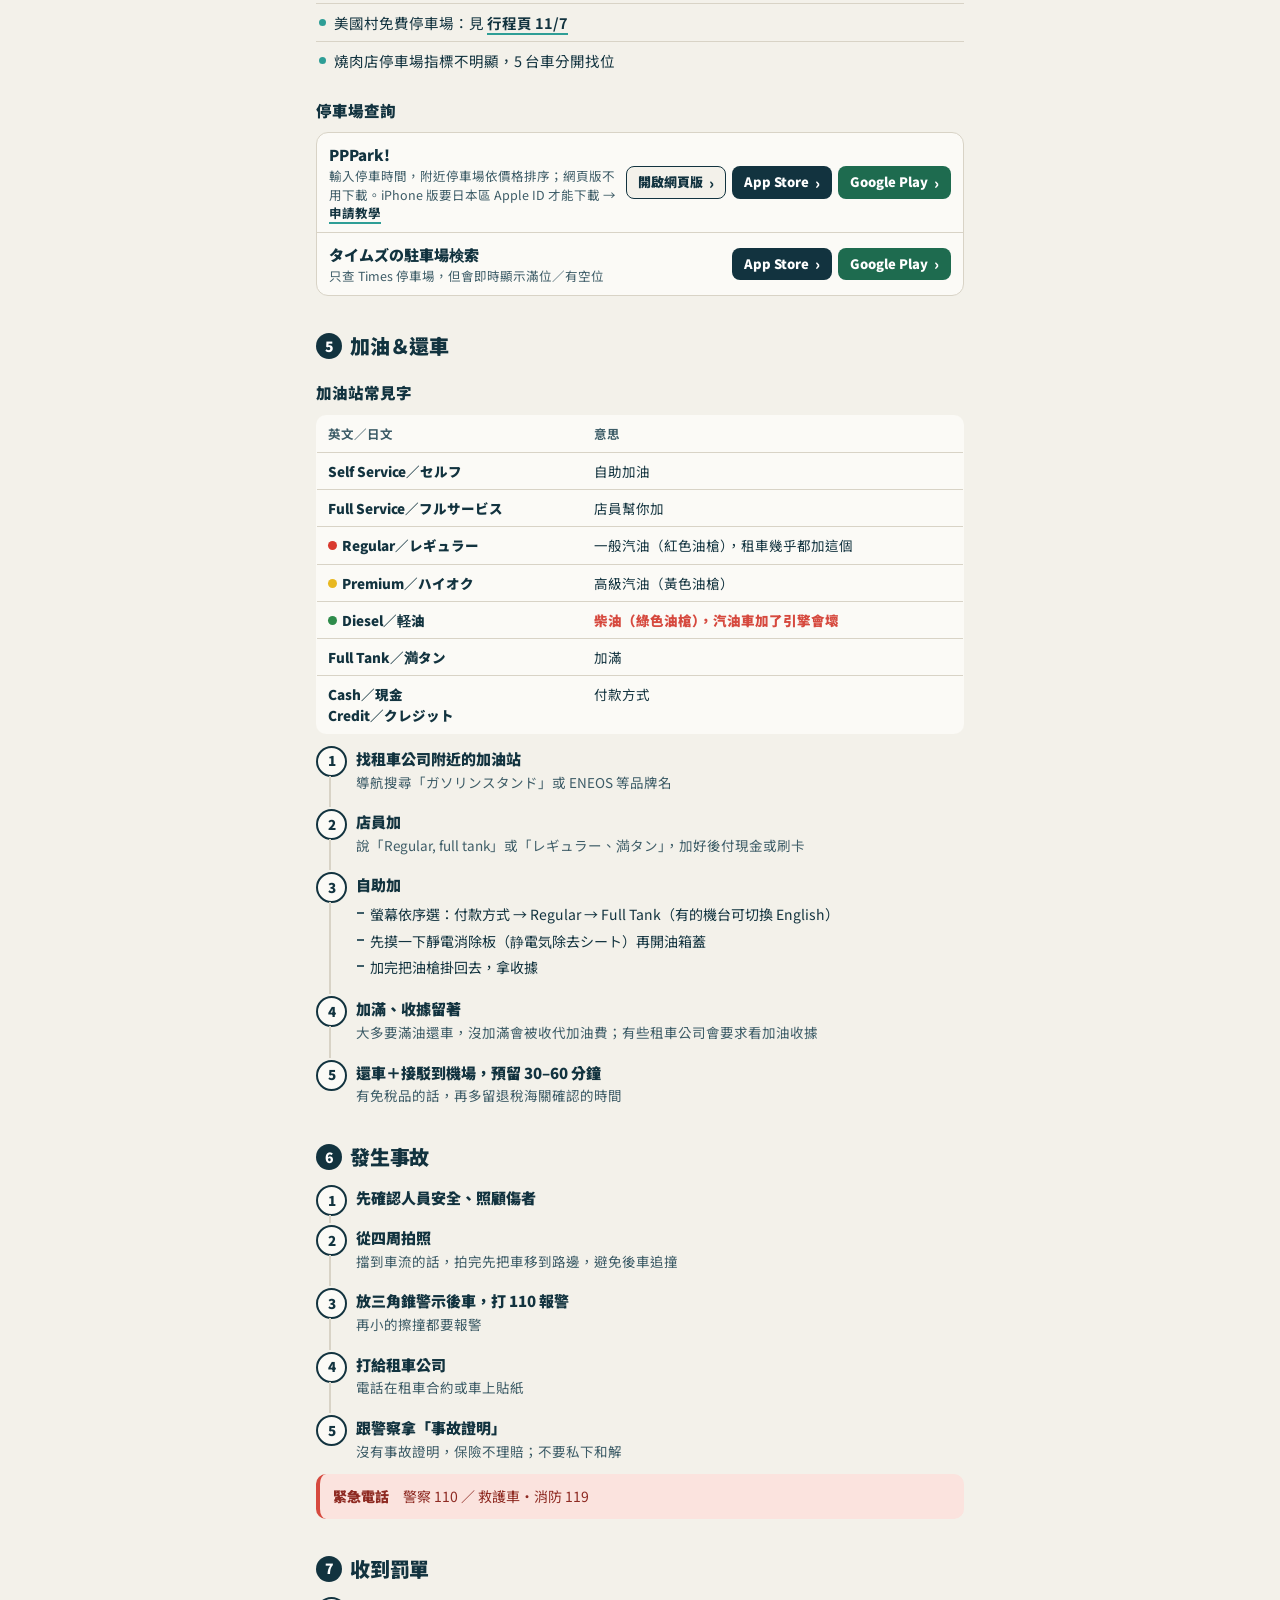
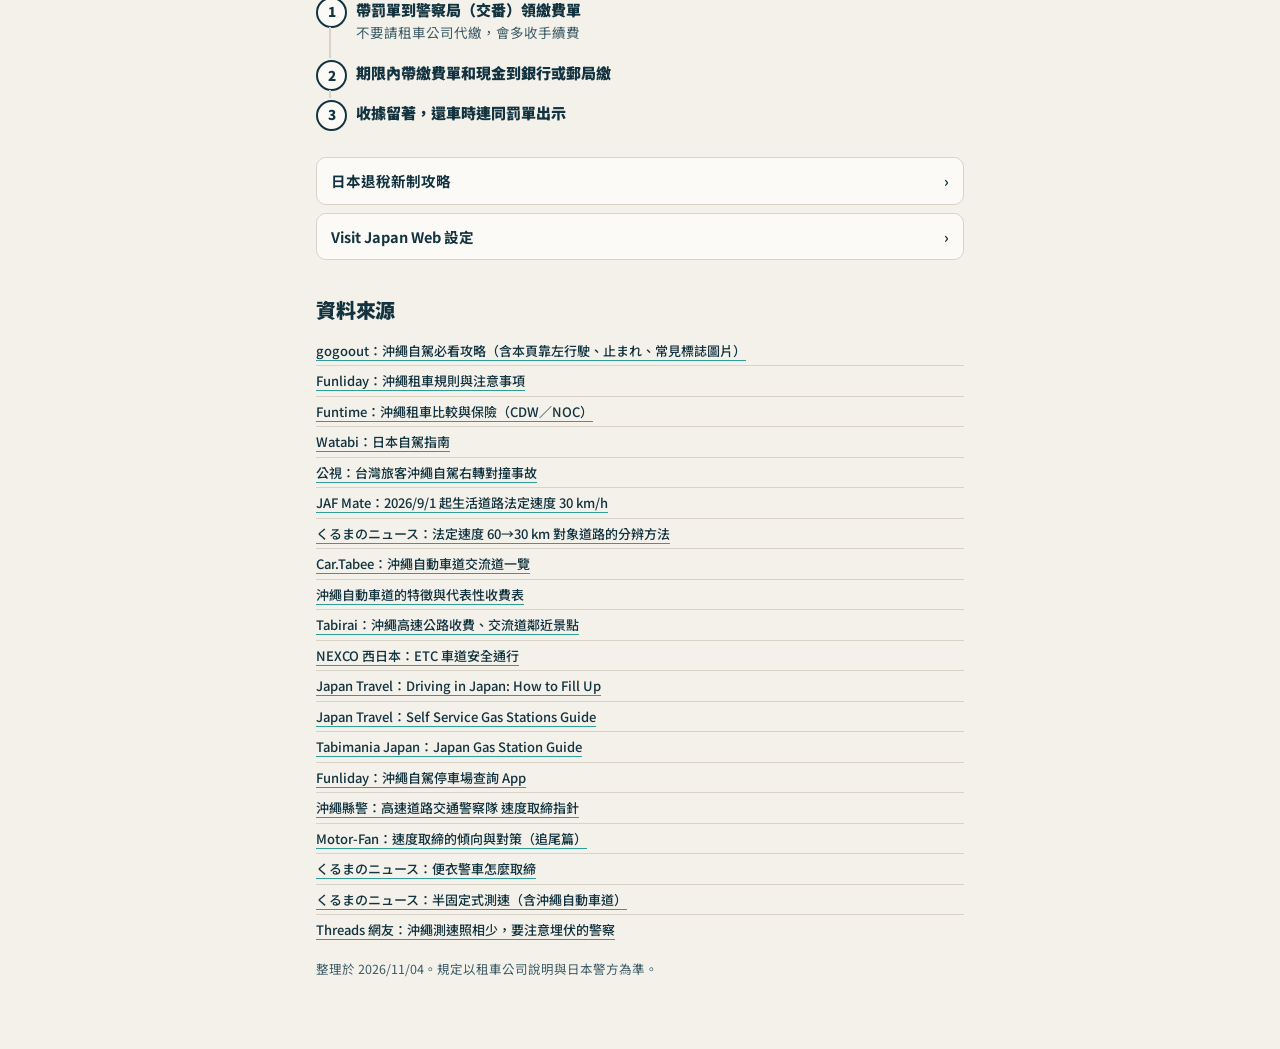
==== commit 93da7723: "Note that most speeding tickets in Okinawa come from police cars Few fixed cameras; patrol cars (oft" ====
--- a/guides/driving.html
+++ b/guides/driving.html
@@ -82,7 +82,10 @@
   <figure class="fig"><a href="img/road-signs.webp" target="_blank" rel="noopener" class="zoom"><img src="img/road-signs.webp" width="1024" height="576" loading="lazy" alt="日本常見交通標誌：禁止通行、禁止車輛進入、減速慢行、一時停車、最低速限、最高速限、禁止停車、限時停車區、巴士專用道、禁止超車、禁止回轉、僅可左轉等"></a></figure>
   <h3 id="cam">測速照相</h3>
   <ul class="pts">
-    <li>沖繩高速公路上有固定式測速照相，各地也有移動式測速</li>
+    <li>沖繩的固定式測速照相不多，<b>超速大多是被警車抓的</b>：警車會跟在後面測速，或在路邊架測速器攔車</li>
+    <li class="w">很多警車是<b>沒有標示的一般轎車</b>，要攔你時才會在車頂亮紅燈；後面的車亮紅燈、廣播要你停車，就照指示靠左停</li>
+    <li>沖繩縣警把沖繩自動車道列為速度取締的重點路線（例如石川 IC～北中城 IC）</li>
+    <li>App 只能提醒固定式、移動式測速和網友回報的取締點，<b>跟在後面的警車提醒不了</b>，照速限開最保險</li>
   </ul>
   <div class="dl">
     <div class="dl-row"><div class="dl-t"><b>オービスガイド（免費版）</b><small>開車時接近測速點會提醒，可以跟導航 App 同時用；iPhone 版要日本區 Apple ID 才能下載 → <a href="japan-apple-id.html">申請與下載教學</a></small></div>
@@ -195,6 +198,11 @@
     <li><a href="https://en.japantravel.com/article/self-service-gas-stations-guide/65637" target="_blank" rel="noopener">Japan Travel：Self Service Gas Stations Guide</a></li>
     <li><a href="https://tabimaniajapan.com/culture/japan-gas-station-guide-how-to-refuel-save-money-avoid-mistakes" target="_blank" rel="noopener">Tabimania Japan：Japan Gas Station Guide</a></li>
     <li><a href="https://www.funliday.com/posts/japan-app-locationsmart/" target="_blank" rel="noopener">Funliday：沖繩自駕停車場查詢 App</a></li>
+    <li><a href="https://www.police.pref.okinawa.jp/docs/2015030700187/file_contents/15_R3_koukitai.pdf" target="_blank" rel="noopener">沖繩縣警：高速道路交通警察隊 速度取締指針</a></li>
+    <li><a href="https://car.motor-fan.jp/article/10000794" target="_blank" rel="noopener">Motor-Fan：速度取締的傾向與對策（追尾篇）</a></li>
+    <li><a href="https://kuruma-news.jp/post/780426/2" target="_blank" rel="noopener">くるまのニュース：便衣警車怎麼取締</a></li>
+    <li><a href="https://kuruma-news.jp/post/1040379/2" target="_blank" rel="noopener">くるまのニュース：半固定式測速（含沖繩自動車道）</a></li>
+    <li><a href="https://www.threads.com/@cooker_717/post/DJqMsvthKbe" target="_blank" rel="noopener">Threads 網友：沖繩測速照相少，要注意埋伏的警察</a></li>
   </ul>
   <p class="upd">整理於 2026/11/04。規定以租車公司說明與日本警方為準。</p>
 </section>
--- a/guides/guide.css
+++ b/guides/guide.css
@@ -189,3 +189,4 @@
 .li-img{display:block;width:150px;height:auto;margin-top:6px;border-radius:8px;border:1px solid var(--line)}
 .dl-b .store.web+.store{margin-left:0}
 .fig a.zoom{display:block;border:0}
+.fig.shot img{max-width:320px;margin:6px 0 0}
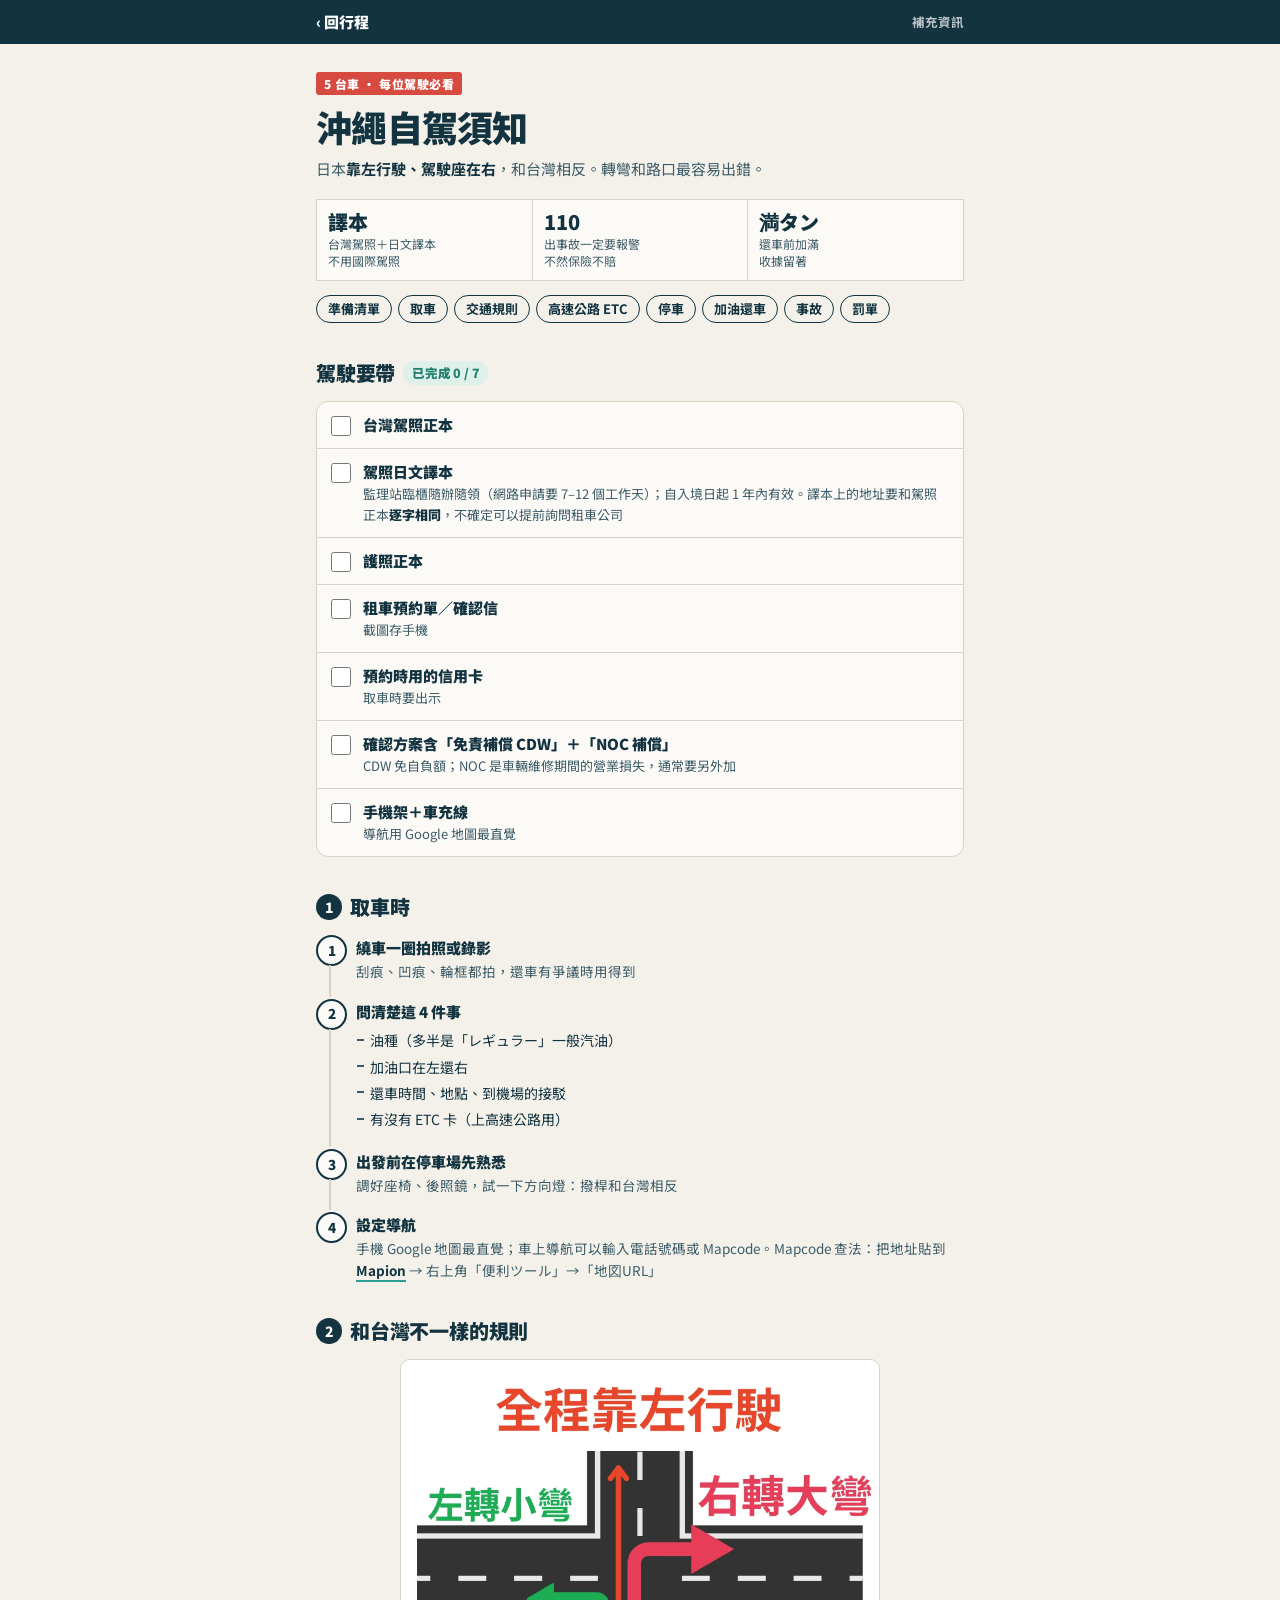
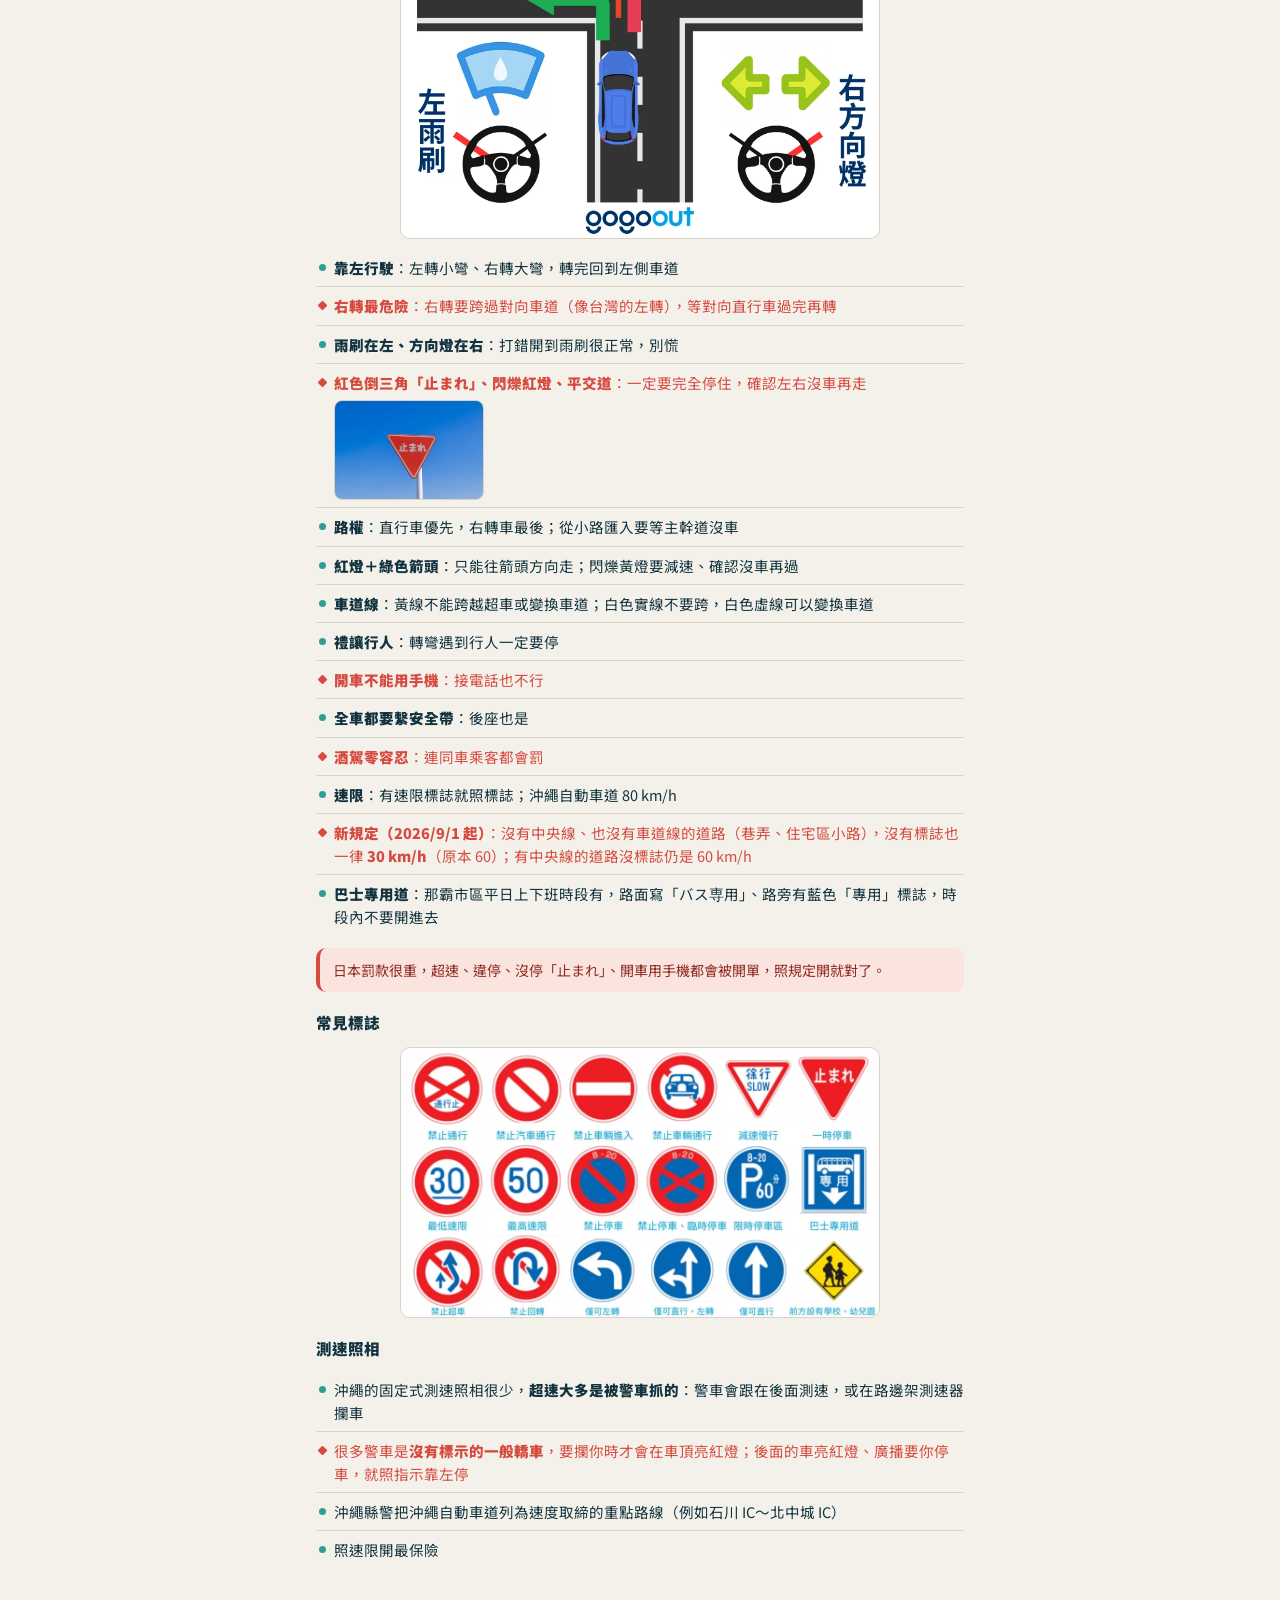
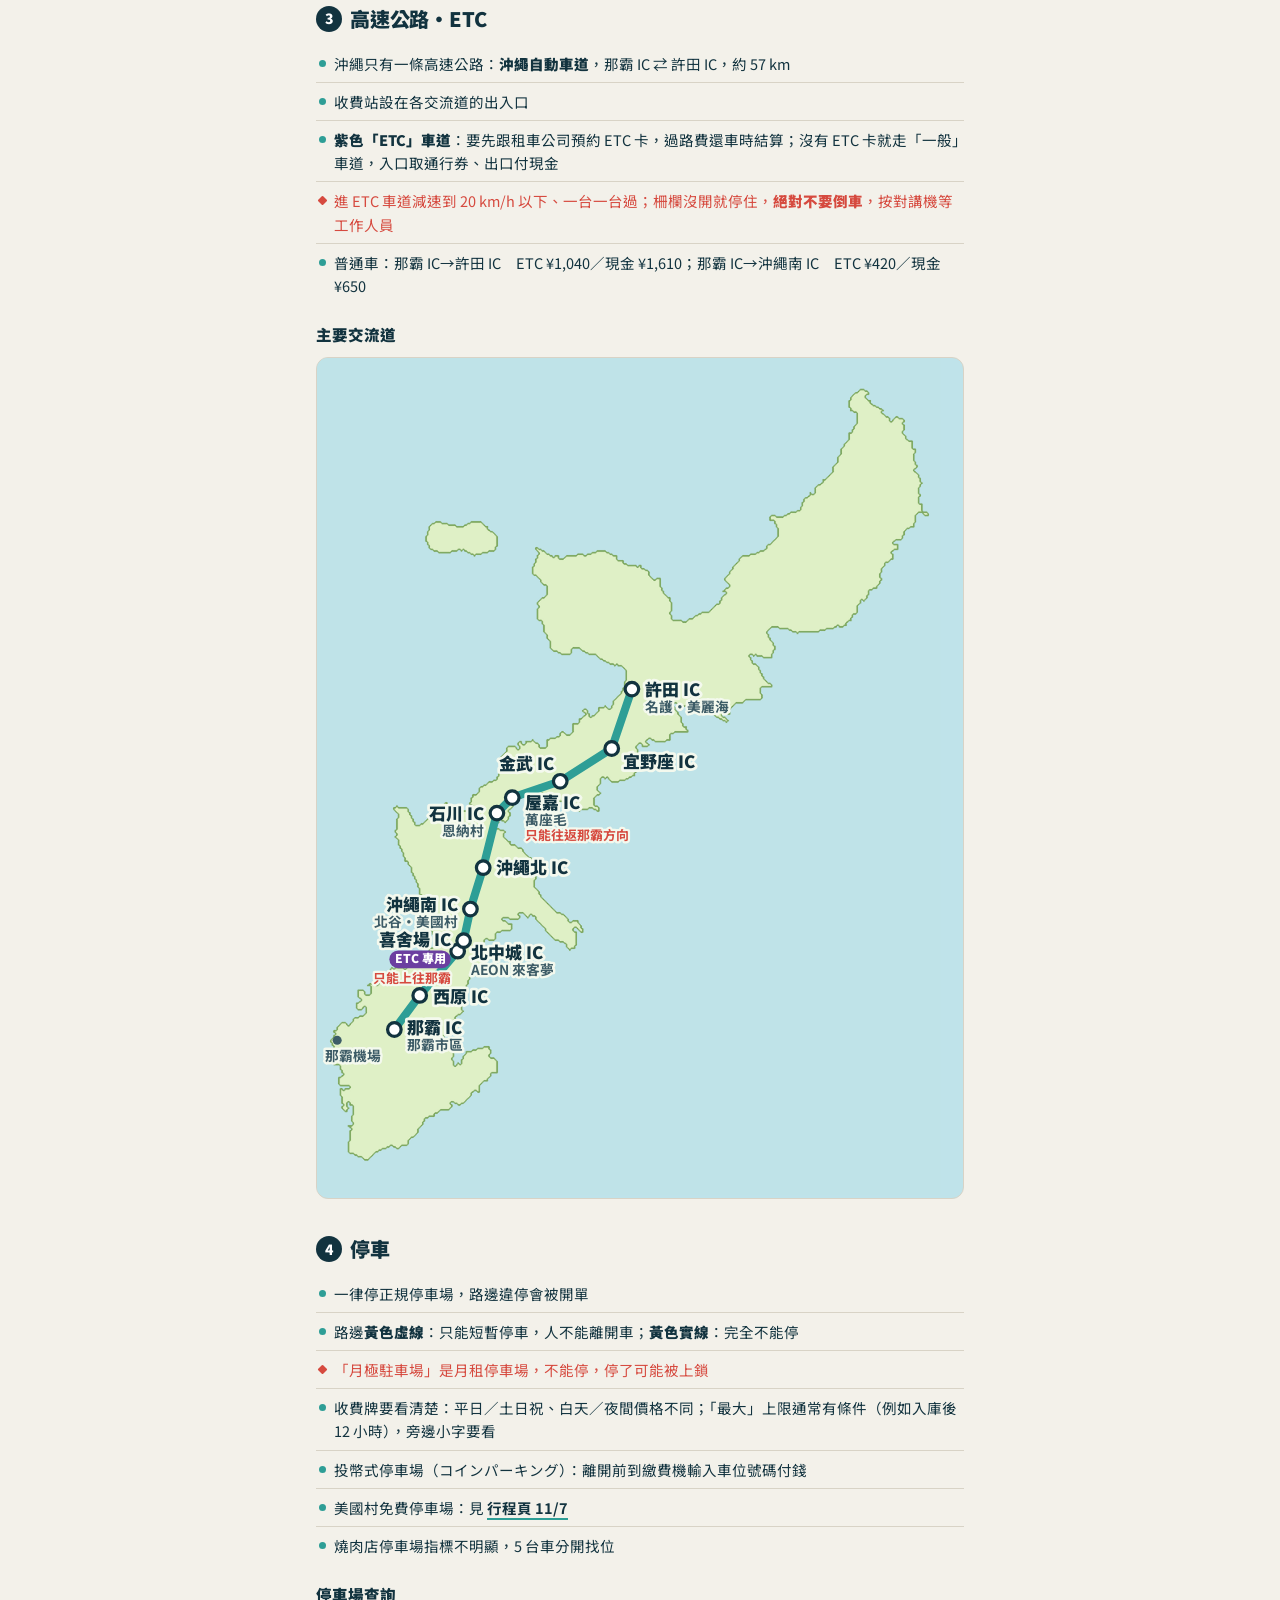
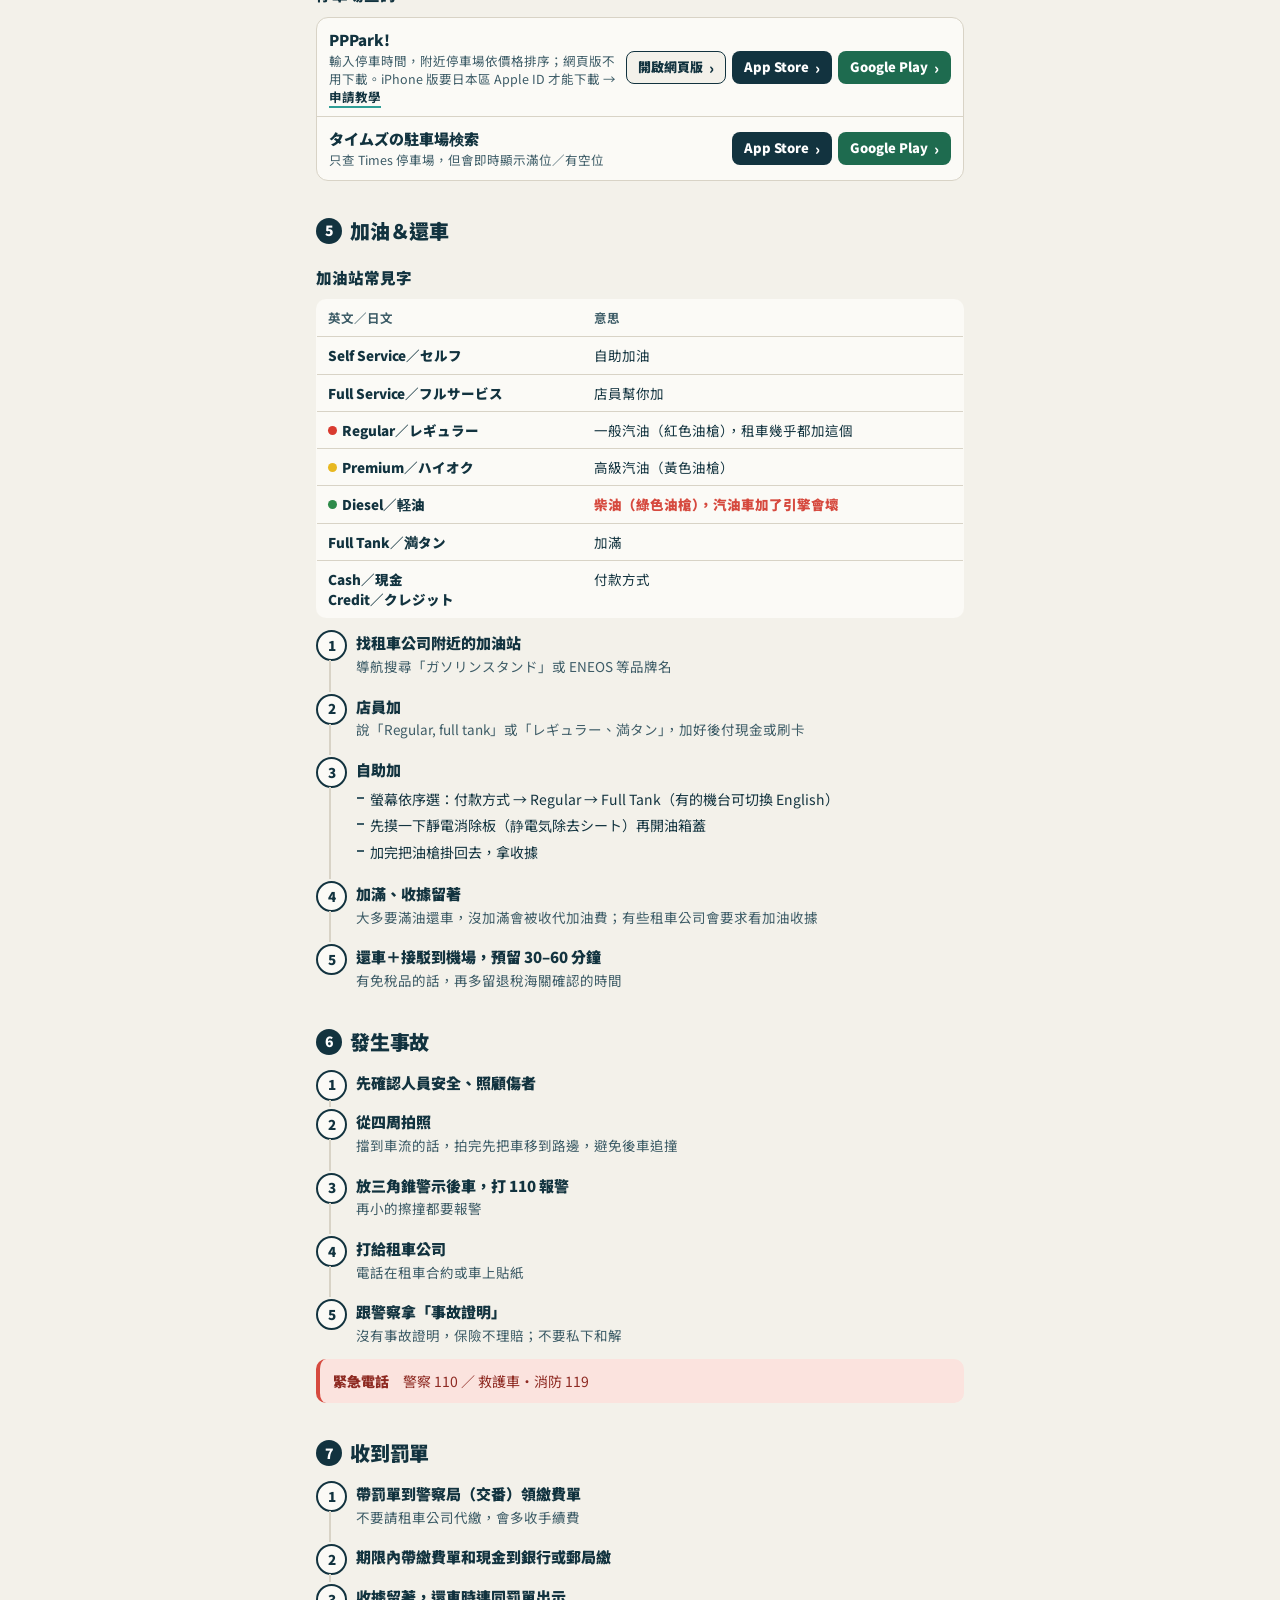
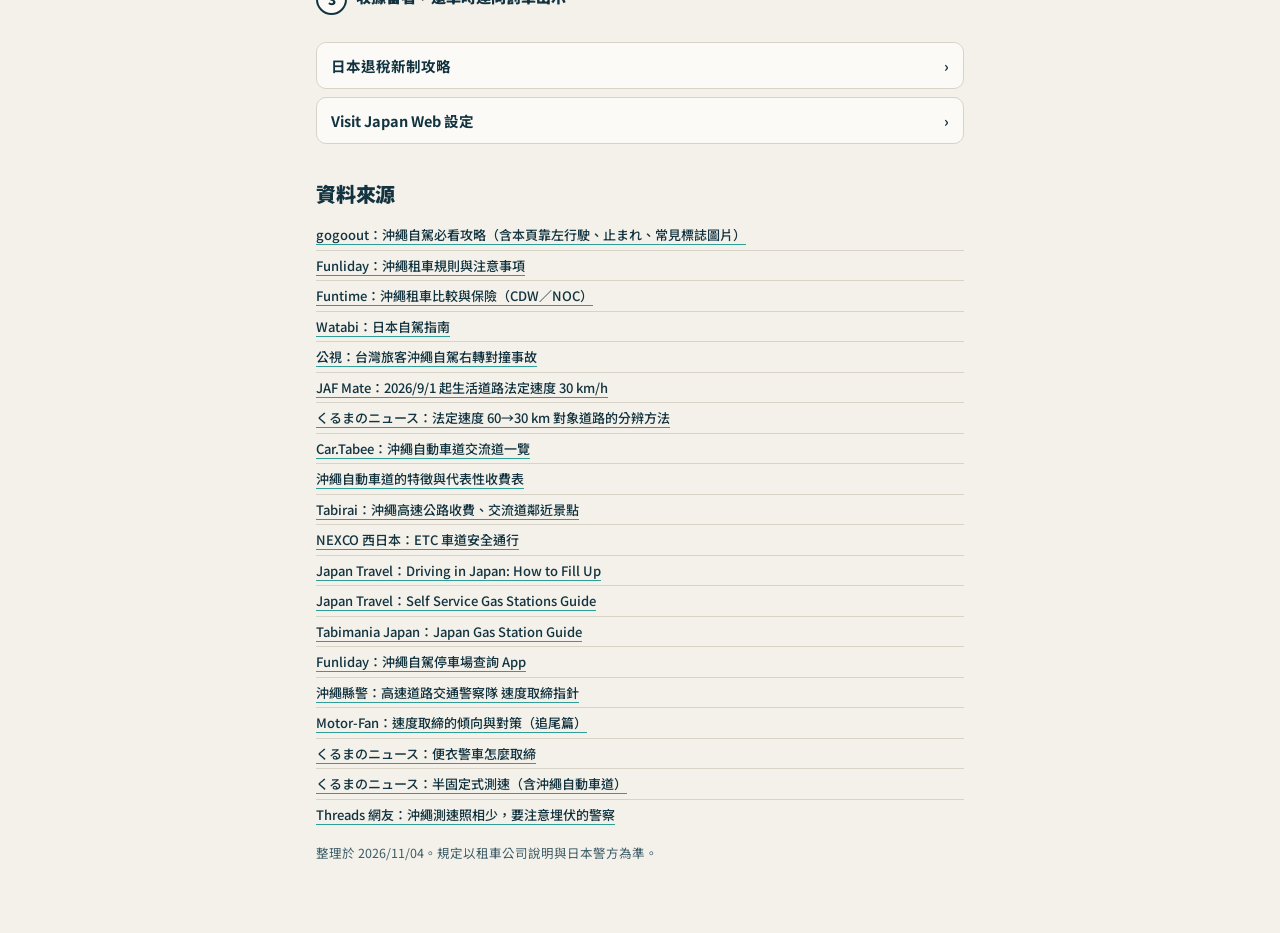
==== commit 98a287d2: "Drop the speed camera app; list the Japan Apple ID guide on the main page Okinawa has very few fixed" ====
--- a/guides/driving.html
+++ b/guides/driving.html
@@ -82,15 +82,11 @@
   <figure class="fig"><a href="img/road-signs.webp" target="_blank" rel="noopener" class="zoom"><img src="img/road-signs.webp" width="1024" height="576" loading="lazy" alt="日本常見交通標誌：禁止通行、禁止車輛進入、減速慢行、一時停車、最低速限、最高速限、禁止停車、限時停車區、巴士專用道、禁止超車、禁止回轉、僅可左轉等"></a></figure>
   <h3 id="cam">測速照相</h3>
   <ul class="pts">
-    <li>沖繩的固定式測速照相不多，<b>超速大多是被警車抓的</b>：警車會跟在後面測速，或在路邊架測速器攔車</li>
+    <li>沖繩的固定式測速照相很少，<b>超速大多是被警車抓的</b>：警車會跟在後面測速，或在路邊架測速器攔車</li>
     <li class="w">很多警車是<b>沒有標示的一般轎車</b>，要攔你時才會在車頂亮紅燈；後面的車亮紅燈、廣播要你停車，就照指示靠左停</li>
     <li>沖繩縣警把沖繩自動車道列為速度取締的重點路線（例如石川 IC～北中城 IC）</li>
-    <li>App 只能提醒固定式、移動式測速和網友回報的取締點，<b>跟在後面的警車提醒不了</b>，照速限開最保險</li>
-  </ul>
-  <div class="dl">
-    <div class="dl-row"><div class="dl-t"><b>オービスガイド（免費版）</b><small>開車時接近測速點會提醒，可以跟導航 App 同時用；iPhone 版要日本區 Apple ID 才能下載 → <a href="japan-apple-id.html">申請與下載教學</a></small></div>
-      <div class="dl-b"><a class="store ios" href="https://apps.apple.com/jp/app/id1353705594" data-ios="1353705594" target="_blank" rel="noopener">App Store</a><a class="store play" href="https://play.google.com/store/apps/details?id=com.pasoya.orbis.free" data-play="com.pasoya.orbis.free" target="_blank" rel="noopener">Google Play</a></div></div>
-  </div>
+    <li>照速限開最保險</li>
+  </ul>
 </section>
 
 <section class="sec" id="etc">
